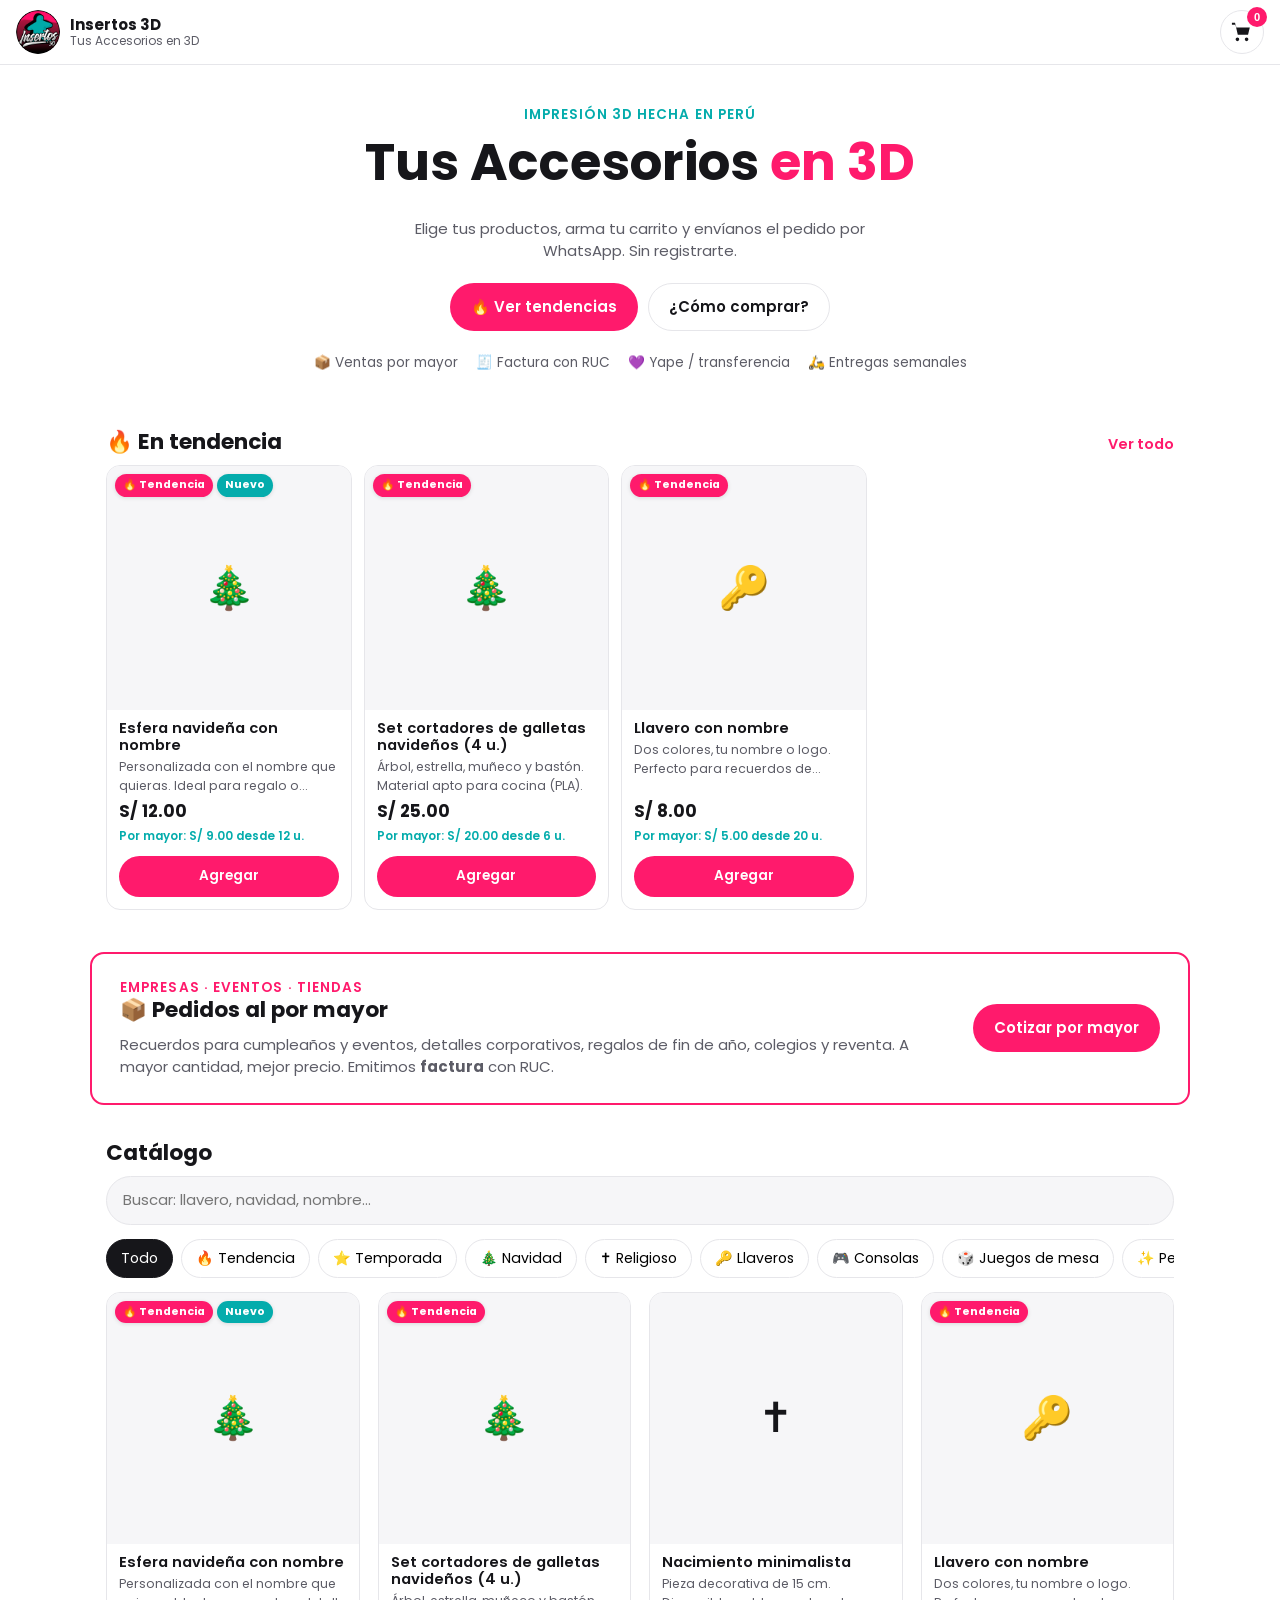
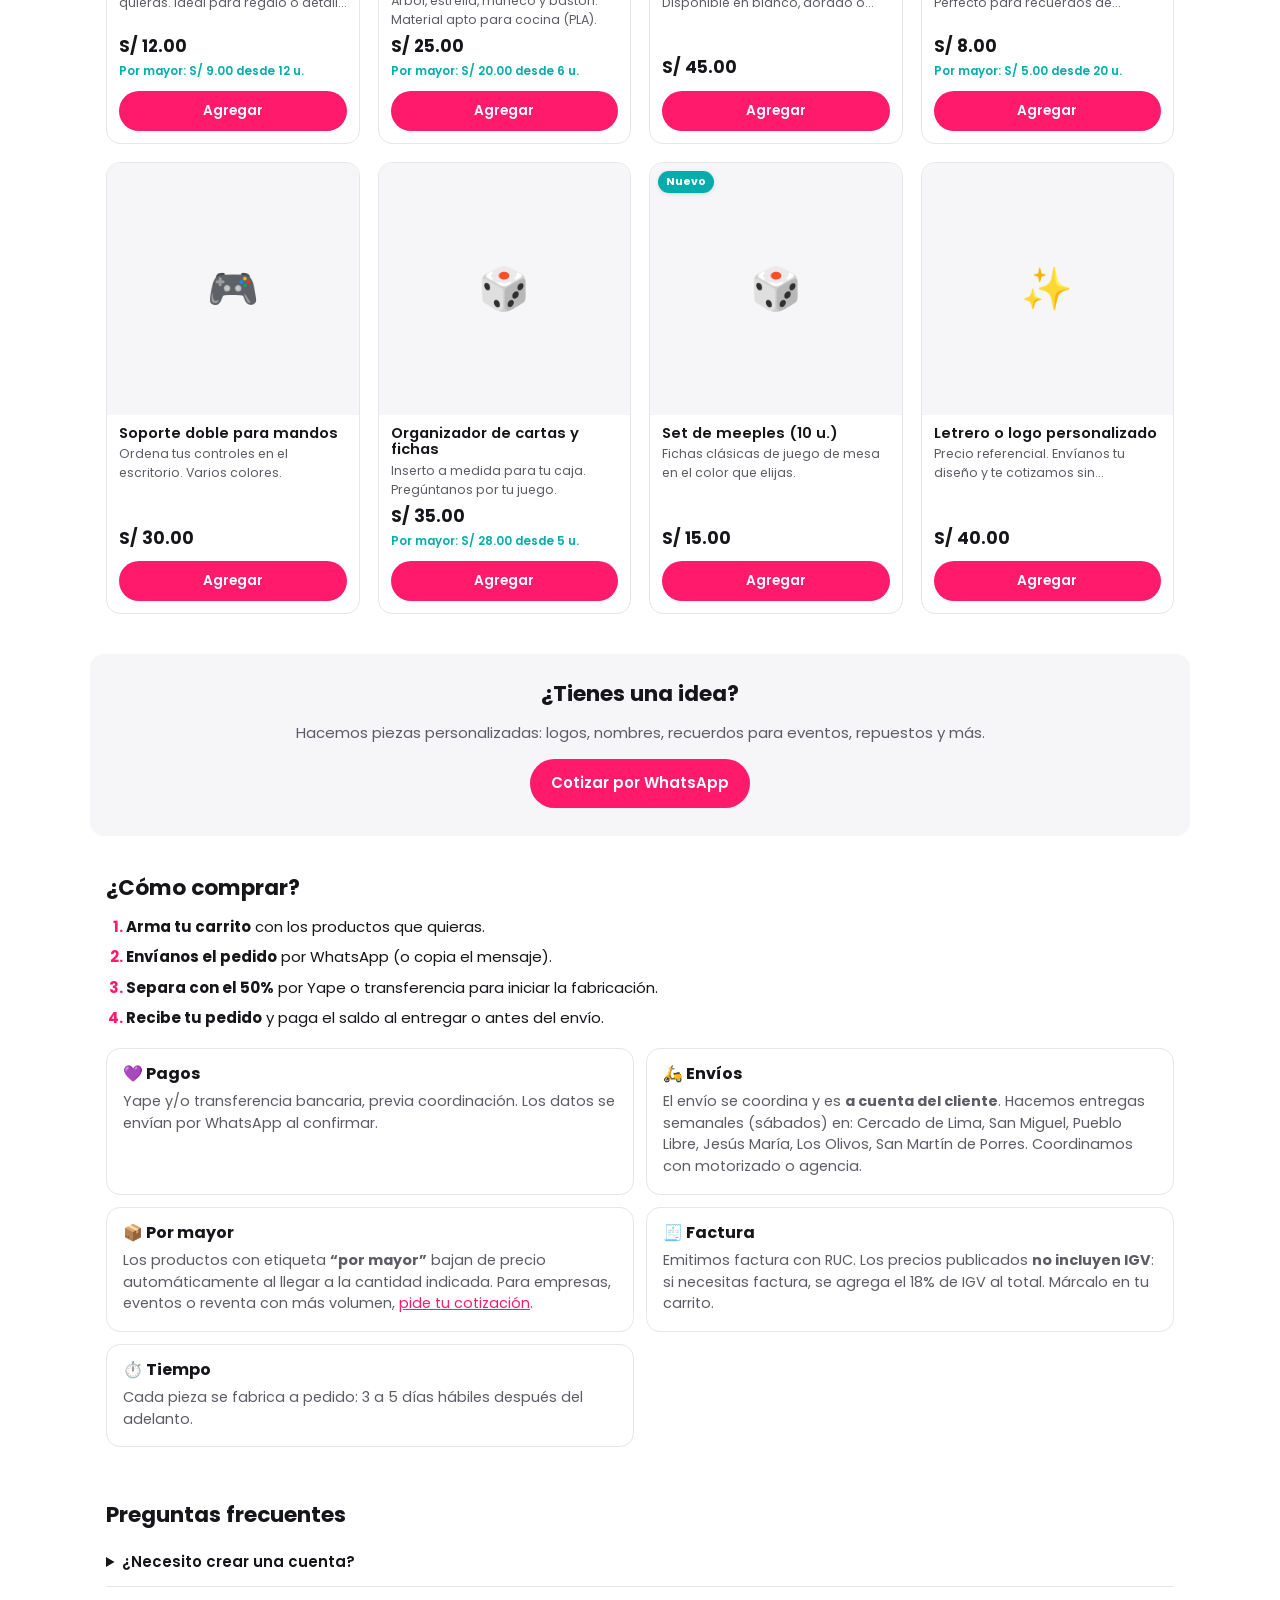
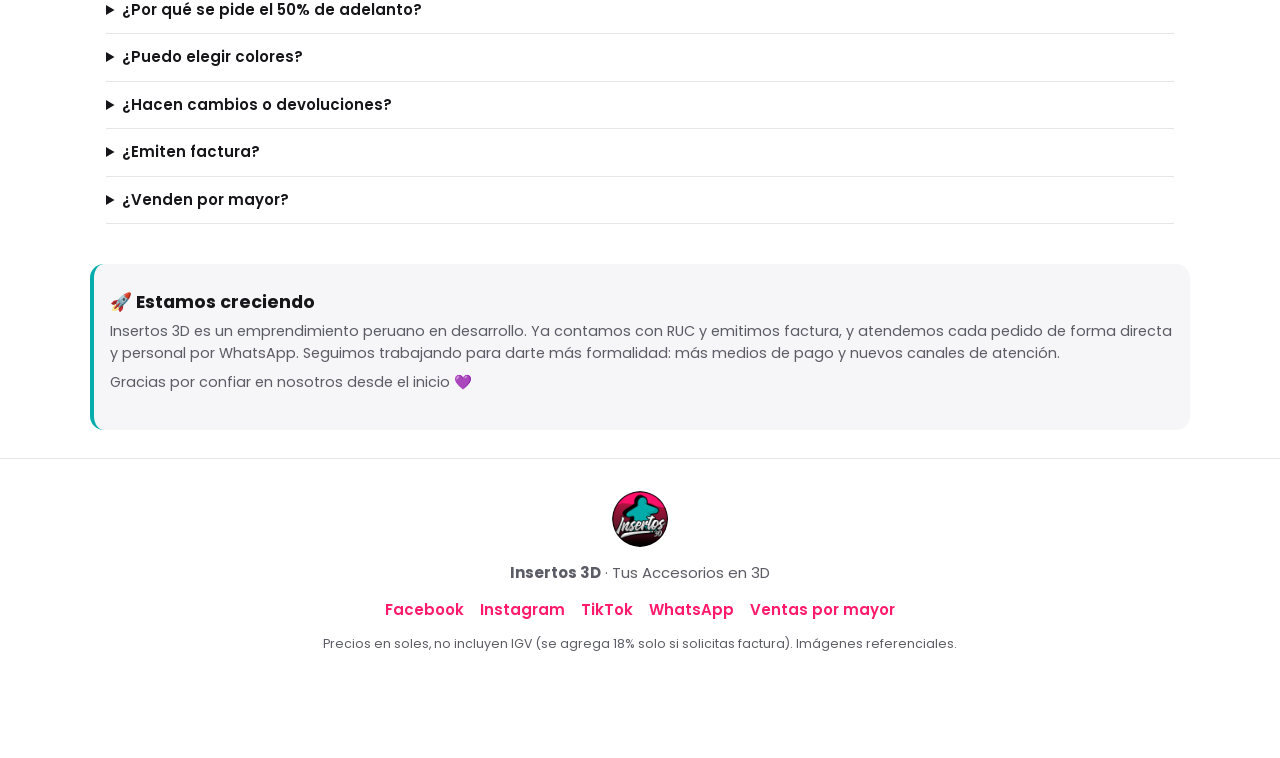
==== index.html @ 4552974b "Add files via upload" ====
<!doctype html>
<html lang="es">
<head>
  <meta charset="utf-8">
  <meta name="viewport" content="width=device-width, initial-scale=1">
  <title>Insertos 3D · Tus Accesorios en 3D</title>
  <meta name="description" content="Accesorios impresos en 3D: Navidad, llaveros, juegos de mesa, consolas y personalizados. Pedidos por WhatsApp. Precios por mayor.">
  <!-- Vista previa al compartir el link en WhatsApp / Facebook -->
  <meta property="og:title" content="Insertos 3D · Tus Accesorios en 3D">
  <meta property="og:description" content="Arma tu pedido y envíalo por WhatsApp. Precios por mayor.">
  <meta property="og:image" content="img/marca/logo-compartir.png">
  <meta property="og:type" content="website">
  <meta name="theme-color" content="#ffffff">
  <link rel="icon" href="img/marca/favicon.png">
  <link rel="preconnect" href="https://fonts.googleapis.com">
  <link rel="preconnect" href="https://fonts.gstatic.com" crossorigin>
  <link href="https://fonts.googleapis.com/css2?family=Poppins:wght@400;500;600;700&display=swap" rel="stylesheet">
  <link rel="stylesheet" href="css/estilos.css">
</head>
<body>

<header class="top">
  <a href="#" class="brand">
    <img src="img/marca/logo.png" alt="Logo Insertos 3D" width="44" height="44">
    <span><strong>Insertos 3D</strong><small>Tus Accesorios en 3D</small></span>
  </a>
  <button class="cart-btn" id="abrirCarrito" aria-label="Ver carrito">
    <svg viewBox="0 0 24 24" width="22" height="22" aria-hidden="true"><path fill="currentColor" d="M7 18a2 2 0 1 0 0 4 2 2 0 0 0 0-4Zm10 0a2 2 0 1 0 0 4 2 2 0 0 0 0-4ZM5.2 4l.6 3h14.7l-1.9 8H7.4L4.4 2H1v2h2.6"/></svg>
    <span class="badge" id="contador">0</span>
  </button>
</header>

<main>
  <section class="hero">
    <p class="kicker">Impresión 3D hecha en Perú</p>
    <h1>Tus Accesorios <span>en 3D</span></h1>
    <p class="lead">Elige tus productos, arma tu carrito y envíanos el pedido por WhatsApp. Sin registrarte.</p>
    <div class="hero-actions">
      <a href="#catalogo" class="btn btn-primary" data-ir="tendencia">🔥 Ver tendencias</a>
      <a href="#como-comprar" class="btn btn-ghost">¿Cómo comprar?</a>
    </div>
    <ul class="trust">
      <li>📦 Ventas por mayor</li>
      <li>🧾 Factura con RUC</li>
      <li>💜 Yape / transferencia</li>
      <li>🛵 Entregas semanales</li>
    </ul>
  </section>

  <section class="destacado" aria-labelledby="t-tend">
    <div class="sec-head">
      <h2 id="t-tend">🔥 En tendencia</h2>
      <a href="#catalogo" data-ir="tendencia">Ver todo</a>
    </div>
    <div class="carrusel" id="carruselTendencia"></div>
  </section>

  <section class="mayoreo" id="por-mayor" aria-labelledby="t-mayor">
    <div>
      <p class="kicker">Empresas · Eventos · Tiendas</p>
      <h2 id="t-mayor">📦 Pedidos al por mayor</h2>
      <p>Recuerdos para cumpleaños y eventos, detalles corporativos, regalos de fin de año, colegios y reventa. A mayor cantidad, mejor precio. Emitimos <b>factura</b> con RUC.</p>
    </div>
    <a href="#" class="btn btn-primary" data-cotizar-mayor>Cotizar por mayor</a>
  </section>

  <section id="catalogo" class="catalogo" aria-labelledby="t-cat">
    <h2 id="t-cat">Catálogo</h2>
    <div class="buscador">
      <input type="search" id="buscar" placeholder="Buscar: llavero, navidad, nombre..." aria-label="Buscar productos">
    </div>
    <nav class="chips" id="chips" aria-label="Categorías"></nav>
    <div class="grid" id="grid"></div>
    <p class="vacio" id="vacio" hidden>No encontramos productos. ¿Buscas algo especial? <a href="#" data-cotizar>Cotiza un personalizado</a>.</p>
  </section>

  <section class="cotiza">
    <h2>¿Tienes una idea?</h2>
    <p>Hacemos piezas personalizadas: logos, nombres, recuerdos para eventos, repuestos y más.</p>
    <a href="#" class="btn btn-primary" data-cotizar>Cotizar por WhatsApp</a>
  </section>

  <section id="como-comprar" class="info">
    <h2>¿Cómo comprar?</h2>
    <ol class="pasos">
      <li><b>Arma tu carrito</b> con los productos que quieras.</li>
      <li><b>Envíanos el pedido</b> por WhatsApp (o copia el mensaje).</li>
      <li><b>Separa con el 50%</b> por Yape o transferencia para iniciar la fabricación.</li>
      <li><b>Recibe tu pedido</b> y paga el saldo al entregar o antes del envío.</li>
    </ol>

    <div class="tarjetas">
      <article>
        <h3>💜 Pagos</h3>
        <p>Yape y/o transferencia bancaria, previa coordinación. Los datos se envían por WhatsApp al confirmar.</p>
      </article>
      <article>
        <h3>🛵 Envíos</h3>
        <p>El envío se coordina y es <b>a cuenta del cliente</b>. Hacemos entregas semanales (<span id="diaEntrega"></span>) en: <span id="distritos"></span>. Coordinamos con motorizado o agencia.</p>
      </article>
      <article>
        <h3>📦 Por mayor</h3>
        <p>Los productos con etiqueta <b>“por mayor”</b> bajan de precio automáticamente al llegar a la cantidad indicada. Para empresas, eventos o reventa con más volumen, <a href="#" data-cotizar-mayor>pide tu cotización</a>.</p>
      </article>
      <article>
        <h3>🧾 Factura</h3>
        <p>Emitimos factura con RUC. Los precios publicados <b>no incluyen IGV</b>: si necesitas factura, se agrega el 18% de IGV al total. Márcalo en tu carrito.</p>
      </article>
      <article>
        <h3>⏱️ Tiempo</h3>
        <p>Cada pieza se fabrica a pedido: <span id="tiempo"></span>.</p>
      </article>
    </div>
  </section>

  <section class="faq">
    <h2>Preguntas frecuentes</h2>
    <details><summary>¿Necesito crear una cuenta?</summary><p>No. Solo armas tu carrito y nos envías el pedido por WhatsApp.</p></details>
    <details><summary>¿Por qué se pide el 50% de adelanto?</summary><p>Cada producto se imprime a pedido. El adelanto confirma tu pedido y reserva tu turno de fabricación.</p></details>
    <details><summary>¿Puedo elegir colores?</summary><p>Sí, indícalo en las notas del pedido. Los colores pueden variar ligeramente según el material disponible.</p></details>
    <details><summary>¿Hacen cambios o devoluciones?</summary><p>Si el producto llega con fallas de fabricación, lo reponemos. Los productos personalizados no tienen devolución.</p></details>
    <details><summary>¿Emiten factura?</summary><p>Sí, contamos con RUC del rubro. Los precios publicados no incluyen IGV; si necesitas factura se agrega el 18% de IGV. Marca la opción “Necesito factura” en el carrito e indica tu RUC y razón social.</p></details>
    <details><summary>¿Venden por mayor?</summary><p>Sí. Varios productos tienen precio por mayor automático en el carrito, y para pedidos grandes (empresas, eventos, colegios, reventa) hacemos cotizaciones especiales. <a href="#" data-cotizar-mayor>Cotiza aquí</a>.</p></details>
  </section>

  <section class="creciendo">
    <h2>🚀 Estamos creciendo</h2>
    <p>Insertos 3D es un emprendimiento peruano en desarrollo. Ya contamos con RUC y emitimos factura, y atendemos cada pedido de forma directa y personal por WhatsApp. Seguimos trabajando para darte más formalidad: más medios de pago y nuevos canales de atención.</p>
    <p>Gracias por confiar en nosotros desde el inicio 💜</p>
  </section>
</main>

<footer class="pie">
  <img src="img/marca/logo.png" alt="" width="56" height="56">
  <p><strong>Insertos 3D</strong> · Tus Accesorios en 3D</p>
  <div class="redes">
    <a id="lnkFb" target="_blank" rel="noopener">Facebook</a>
    <a id="lnkIg" target="_blank" rel="noopener">Instagram</a>
    <a id="lnkTt" target="_blank" rel="noopener">TikTok</a>
    <a href="#" data-cotizar>WhatsApp</a>
    <a href="#por-mayor">Ventas por mayor</a>
  </div>
  <small>Precios en soles, no incluyen IGV (se agrega 18% solo si solicitas factura). Imágenes referenciales.</small>
</footer>

<!-- Barra inferior en celular -->
<button class="barra-carrito" id="barraCarrito" hidden>
  <span>🛒 <b id="barraCant">0</b> productos</span>
  <span>Ver pedido · <b id="barraTotal">S/ 0.00</b></span>
</button>

<!-- Carrito -->
<div class="overlay" id="overlay" hidden></div>
<aside class="carrito" id="carrito" aria-label="Tu pedido" aria-hidden="true">
  <div class="carrito-head">
    <h2>Tu pedido</h2>
    <button class="cerrar" id="cerrarCarrito" aria-label="Cerrar">✕</button>
  </div>
  <div class="carrito-items" id="items"></div>
  <div class="carrito-form" id="formPedido">
    <label>Tu nombre <input id="fNombre" autocomplete="name" placeholder="Opcional"></label>
    <label>Distrito / ciudad
      <select id="fDistrito"></select>
    </label>
    <label>Notas (colores, nombres, fecha) <textarea id="fNotas" rows="2" placeholder="Ej: esferas rojas con los nombres Ana y Luis"></textarea></label>
    <label class="check"><input type="checkbox" id="fFactura"> Necesito factura (+18% IGV)</label>
    <div class="factura-campos" id="facturaCampos" hidden>
      <label>RUC <input id="fRuc" inputmode="numeric" maxlength="11" placeholder="11 dígitos"></label>
      <label>Razón social <input id="fRazon" placeholder="Nombre de la empresa"></label>
    </div>
  </div>
  <div class="carrito-foot" id="pie">
    <div class="fila"><span>Subtotal productos</span><b id="total">S/ 0.00</b></div>
    <div class="fila igv" id="filaIgv" hidden><span>IGV 18%</span><b id="igv">S/ 0.00</b></div>
    <div class="fila" id="filaTotalFact" hidden><span>Total con IGV</span><b id="totalFact">S/ 0.00</b></div>
    <div class="fila adelanto"><span>Adelanto 50% para separar</span><b id="adelanto">S/ 0.00</b></div>
    <p class="nota mayor-nota">📦 ¿Compras en cantidad? <a href="#" data-cotizar-mayor>Pide precio por mayor</a></p>
    <p class="nota">Envío a coordinar, a cuenta del cliente.</p>
    <button class="btn btn-wsp" id="enviarWsp">Enviar pedido por WhatsApp</button>
    <button class="btn btn-ghost" id="copiar">Copiar mensaje del pedido</button>
  </div>
</aside>

<div class="toast" id="toast" role="status" aria-live="polite"></div>

<script src="js/productos.js"></script>
<script src="js/app.js"></script>
</body>
</html>
---- css/estilos.css ----
/* Paleta simplificada: blanco + negro + 1 color de marca (magenta) + acento turquesa del meeple */
:root {
  --bg: #ffffff;
  --bg-suave: #f6f6f8;
  --texto: #16161a;
  --texto-2: #5c5c66;
  --borde: #e6e6ea;
  --marca: #ff1a6c;
  --marca-osc: #d90f58;
  --acento: #04acac;
  --wsp: #25d366;
  --radio: 14px;
  --sombra: 0 6px 24px rgba(0,0,0,.08);
}
* { box-sizing: border-box; }
[hidden] { display: none !important; }
html { scroll-behavior: smooth; }
body {
  margin: 0; background: var(--bg); color: var(--texto);
  font-family: "Poppins", system-ui, sans-serif; font-size: 15px; line-height: 1.5;
  padding-bottom: 72px;
}
img { max-width: 100%; display: block; }
a { color: var(--marca); }
h1, h2, h3 { line-height: 1.15; margin: 0 0 .5em; }
h2 { font-size: 1.35rem; }
main > section { padding: 28px 16px; max-width: 1100px; margin: 0 auto; }

/* Header */
.top {
  position: sticky; top: 0; z-index: 20; background: rgba(255,255,255,.92);
  backdrop-filter: blur(8px); border-bottom: 1px solid var(--borde);
  display: flex; align-items: center; justify-content: space-between; padding: 10px 16px;
}
.brand { display: flex; align-items: center; gap: 10px; text-decoration: none; color: var(--texto); }
.brand img { border-radius: 50%; }
.brand span { display: flex; flex-direction: column; line-height: 1.1; }
.brand small { color: var(--texto-2); font-size: .75rem; }
.cart-btn {
  position: relative; border: 1px solid var(--borde); background: #fff; border-radius: 50%;
  width: 44px; height: 44px; display: grid; place-items: center; cursor: pointer; color: var(--texto);
}
.badge {
  position: absolute; top: -4px; right: -4px; background: var(--marca); color: #fff;
  font-size: .7rem; font-weight: 700; min-width: 20px; height: 20px; border-radius: 10px;
  display: grid; place-items: center; padding: 0 5px;
}

/* Hero */
.hero { text-align: center; padding-top: 40px !important; }
.kicker { color: var(--acento); font-weight: 600; font-size: .85rem; text-transform: uppercase; letter-spacing: .08em; margin: 0 0 8px; }
.hero h1 { font-size: clamp(2rem, 7vw, 3.2rem); }
.hero h1 span { color: var(--marca); }
.lead { color: var(--texto-2); max-width: 520px; margin: 0 auto 20px; }
.hero-actions { display: flex; gap: 10px; justify-content: center; flex-wrap: wrap; }
.trust { list-style: none; padding: 0; margin: 22px 0 0; display: flex; gap: 8px 18px; justify-content: center; flex-wrap: wrap; color: var(--texto-2); font-size: .85rem; }

/* Botones */
.btn {
  display: inline-flex; align-items: center; justify-content: center; gap: 6px;
  padding: 12px 20px; border-radius: 999px; font: inherit; font-weight: 600; cursor: pointer;
  text-decoration: none; border: 1px solid transparent; transition: transform .1s, background .2s;
}
.btn:active { transform: scale(.97); }
.btn-primary { background: var(--marca); color: #fff; }
.btn-primary:hover { background: var(--marca-osc); }
.btn-ghost { background: #fff; color: var(--texto); border-color: var(--borde); }
.btn-wsp { background: var(--wsp); color: #fff; width: 100%; }
.btn-wsp:disabled { opacity: .5; cursor: not-allowed; }

/* Tendencia */
.sec-head { display: flex; justify-content: space-between; align-items: baseline; }
.sec-head a { font-size: .9rem; font-weight: 600; text-decoration: none; }
.carrusel {
  display: grid; grid-auto-flow: column; grid-auto-columns: minmax(170px, 46%);
  gap: 12px; overflow-x: auto; scroll-snap-type: x mandatory; padding-bottom: 6px;
  scrollbar-width: none;
}
.carrusel::-webkit-scrollbar { display: none; }
.carrusel .card { scroll-snap-align: start; }
@media (min-width: 720px) { .carrusel { grid-auto-columns: minmax(200px, 23%); } }

/* Catálogo */
.buscador input {
  width: 100%; padding: 12px 16px; border: 1px solid var(--borde); border-radius: 999px;
  font: inherit; background: var(--bg-suave); outline-color: var(--marca);
}
.chips {
  display: flex; gap: 8px; overflow-x: auto; padding: 14px 0; scrollbar-width: none;
  position: sticky; top: 65px; background: var(--bg); z-index: 10;
}
.chips::-webkit-scrollbar { display: none; }
.chip {
  flex: none; padding: 8px 14px; border-radius: 999px; border: 1px solid var(--borde);
  background: #fff; font: inherit; font-size: .88rem; cursor: pointer; white-space: nowrap;
}
.chip.activo { background: var(--texto); color: #fff; border-color: var(--texto); }
.grid { display: grid; grid-template-columns: repeat(2, 1fr); gap: 12px; }
@media (min-width: 720px) { .grid { grid-template-columns: repeat(4, 1fr); gap: 18px; } }
.vacio { text-align: center; color: var(--texto-2); padding: 30px 0; }

/* Tarjeta de producto */
.card {
  border: 1px solid var(--borde); border-radius: var(--radio); overflow: hidden; background: #fff;
  display: flex; flex-direction: column;
}
.card .foto { position: relative; aspect-ratio: 1; background: var(--bg-suave); }
.card .foto img { width: 100%; height: 100%; object-fit: cover; }
.card .foto .ph { position: absolute; inset: 0; display: grid; place-items: center; font-size: 2.6rem; }
.etiquetas { position: absolute; top: 8px; left: 8px; display: flex; gap: 4px; flex-wrap: wrap; }
.tag { font-size: .68rem; font-weight: 700; padding: 3px 8px; border-radius: 999px; background: #fff; color: var(--texto); box-shadow: 0 1px 4px rgba(0,0,0,.12); }
.tag.hot { background: var(--marca); color: #fff; }
.tag.new { background: var(--acento); color: #fff; }
.card .cuerpo { padding: 10px 12px 12px; display: flex; flex-direction: column; gap: 4px; flex: 1; }
.card h3 { font-size: .92rem; font-weight: 600; margin: 0; }
.card .desc { font-size: .78rem; color: var(--texto-2); margin: 0; display: -webkit-box; -webkit-line-clamp: 2; -webkit-box-orient: vertical; overflow: hidden; }
.precio { font-weight: 700; font-size: 1.05rem; margin-top: auto; }
.mayor { font-size: .74rem; color: var(--acento); font-weight: 600; }
.agregar { margin-top: 6px; padding: 9px; font-size: .85rem; width: 100%; }
.agregar[disabled] { background: var(--borde); color: var(--texto-2); cursor: not-allowed; }

/* Cotiza */
.cotiza { text-align: center; background: var(--bg-suave); border-radius: var(--radio); margin: 12px 16px !important; }
@media (min-width: 1132px) { .cotiza { margin: 12px auto !important; } }
.cotiza p { color: var(--texto-2); }

/* Info */
.pasos { padding-left: 20px; display: grid; gap: 8px; }
.pasos li::marker { color: var(--marca); font-weight: 700; }
.tarjetas { display: grid; gap: 12px; margin-top: 18px; }
@media (min-width: 720px) { .tarjetas { grid-template-columns: repeat(2, 1fr); } }
.tarjetas article { border: 1px solid var(--borde); border-radius: var(--radio); padding: 16px; }
.tarjetas h3 { font-size: 1rem; }
.tarjetas p { margin: 0; color: var(--texto-2); font-size: .9rem; }

/* FAQ */
.faq details { border-bottom: 1px solid var(--borde); padding: 12px 0; }
.faq summary { cursor: pointer; font-weight: 600; }
.faq p { color: var(--texto-2); margin: 8px 0 0; }

/* Por mayor */
.mayoreo {
  display: grid; gap: 14px; align-items: center; border: 2px solid var(--marca);
  border-radius: var(--radio); margin: 8px 16px !important;
}
@media (min-width: 720px) { .mayoreo { grid-template-columns: 1fr auto; padding: 24px 28px !important; } }
@media (min-width: 1132px) { .mayoreo { margin: 8px auto !important; } }
.mayoreo p { margin: 0; color: var(--texto-2); }
.mayoreo .kicker { color: var(--marca); }

/* Factura en carrito */
.carrito-form label.check { display: flex; align-items: center; gap: 8px; color: var(--texto); font-size: .88rem; font-weight: 600; cursor: pointer; }
.carrito-form label.check input { width: 18px; height: 18px; accent-color: var(--marca); }
.factura-campos { display: grid; grid-template-columns: 1fr 1.4fr; gap: 8px; }
.igv { color: var(--texto-2); font-size: .9rem; }
.mayor-nota a { font-weight: 600; }

/* Estamos creciendo */
.creciendo { border-left: 4px solid var(--acento); background: var(--bg-suave); border-radius: var(--radio); margin: 12px 16px 28px !important; }
@media (min-width: 1132px) { .creciendo { margin: 12px auto 28px !important; } }
.creciendo h2 { font-size: 1.1rem; }
.creciendo p { margin: 0 0 8px; color: var(--texto-2); font-size: .9rem; }

/* Footer */
.pie { text-align: center; padding: 32px 16px; border-top: 1px solid var(--borde); color: var(--texto-2); }
.pie img { margin: 0 auto 8px; border-radius: 50%; }
.redes { display: flex; gap: 16px; justify-content: center; flex-wrap: wrap; margin: 10px 0; }
.redes a { font-weight: 600; text-decoration: none; }

/* Barra inferior (celular) */
.barra-carrito {
  position: fixed; left: 12px; right: 12px; bottom: 12px; z-index: 30;
  display: flex; justify-content: space-between; align-items: center; gap: 10px;
  padding: 14px 18px; border: 0; border-radius: 999px; background: var(--texto); color: #fff;
  font: inherit; font-size: .9rem; box-shadow: var(--sombra); cursor: pointer;
}
.barra-carrito[hidden] { display: none; }
@media (min-width: 720px) { .barra-carrito { left: auto; width: 380px; } }

/* Carrito */
.overlay { position: fixed; inset: 0; background: rgba(0,0,0,.4); z-index: 40; }
.carrito {
  position: fixed; top: 0; right: 0; bottom: 0; width: min(420px, 100%); background: #fff; z-index: 50;
  display: flex; flex-direction: column; transform: translateX(100%); transition: transform .25s ease;
}
.carrito.abierto { transform: none; }
.carrito-head { display: flex; justify-content: space-between; align-items: center; padding: 16px; border-bottom: 1px solid var(--borde); }
.carrito-head h2 { margin: 0; }
.cerrar { border: 0; background: var(--bg-suave); width: 36px; height: 36px; border-radius: 50%; cursor: pointer; font-size: 1rem; }
.carrito-items { overflow-y: auto; padding: 8px 16px; flex: 1; }
.item { display: grid; grid-template-columns: 56px 1fr auto; gap: 10px; align-items: center; padding: 10px 0; border-bottom: 1px solid var(--borde); }
.item .mini { width: 56px; height: 56px; border-radius: 10px; background: var(--bg-suave); overflow: hidden; display: grid; place-items: center; font-size: 1.5rem; }
.item .mini { position: relative; }
.item .mini img { width: 100%; height: 100%; object-fit: cover; }
.item .mini .ph { position: absolute; inset: 0; display: grid; place-items: center; font-size: 1.5rem; }
.item h4 { margin: 0; font-size: .85rem; font-weight: 600; }
.item small { color: var(--texto-2); font-size: .75rem; display: block; }
.item small.ok { color: var(--acento); font-weight: 600; }
.cant { display: flex; align-items: center; gap: 6px; }
.cant button { width: 28px; height: 28px; border-radius: 50%; border: 1px solid var(--borde); background: #fff; cursor: pointer; font-size: 1rem; line-height: 1; }
.cant span { min-width: 20px; text-align: center; font-weight: 600; }
.carrito-vacio { text-align: center; color: var(--texto-2); padding: 40px 0; }
.carrito-form { padding: 8px 16px; display: grid; gap: 8px; border-top: 1px solid var(--borde); }
.carrito-form label { font-size: .78rem; color: var(--texto-2); display: grid; gap: 4px; }
.carrito-form input, .carrito-form select, .carrito-form textarea {
  font: inherit; font-size: .9rem; padding: 8px 10px; border: 1px solid var(--borde); border-radius: 10px; color: var(--texto); background: #fff;
}
.carrito-foot { padding: 12px 16px 16px; border-top: 1px solid var(--borde); display: grid; gap: 8px; }
.fila { display: flex; justify-content: space-between; }
.adelanto { color: var(--marca); }
.nota { margin: 0; font-size: .78rem; color: var(--texto-2); }

/* Toast */
.toast {
  position: fixed; left: 50%; bottom: 90px; transform: translateX(-50%) translateY(20px); opacity: 0;
  background: var(--texto); color: #fff; padding: 10px 18px; border-radius: 999px; font-size: .88rem;
  transition: .25s; z-index: 60; pointer-events: none; max-width: calc(100% - 32px); text-align: center;
}
.toast.ver { opacity: 1; transform: translateX(-50%); }
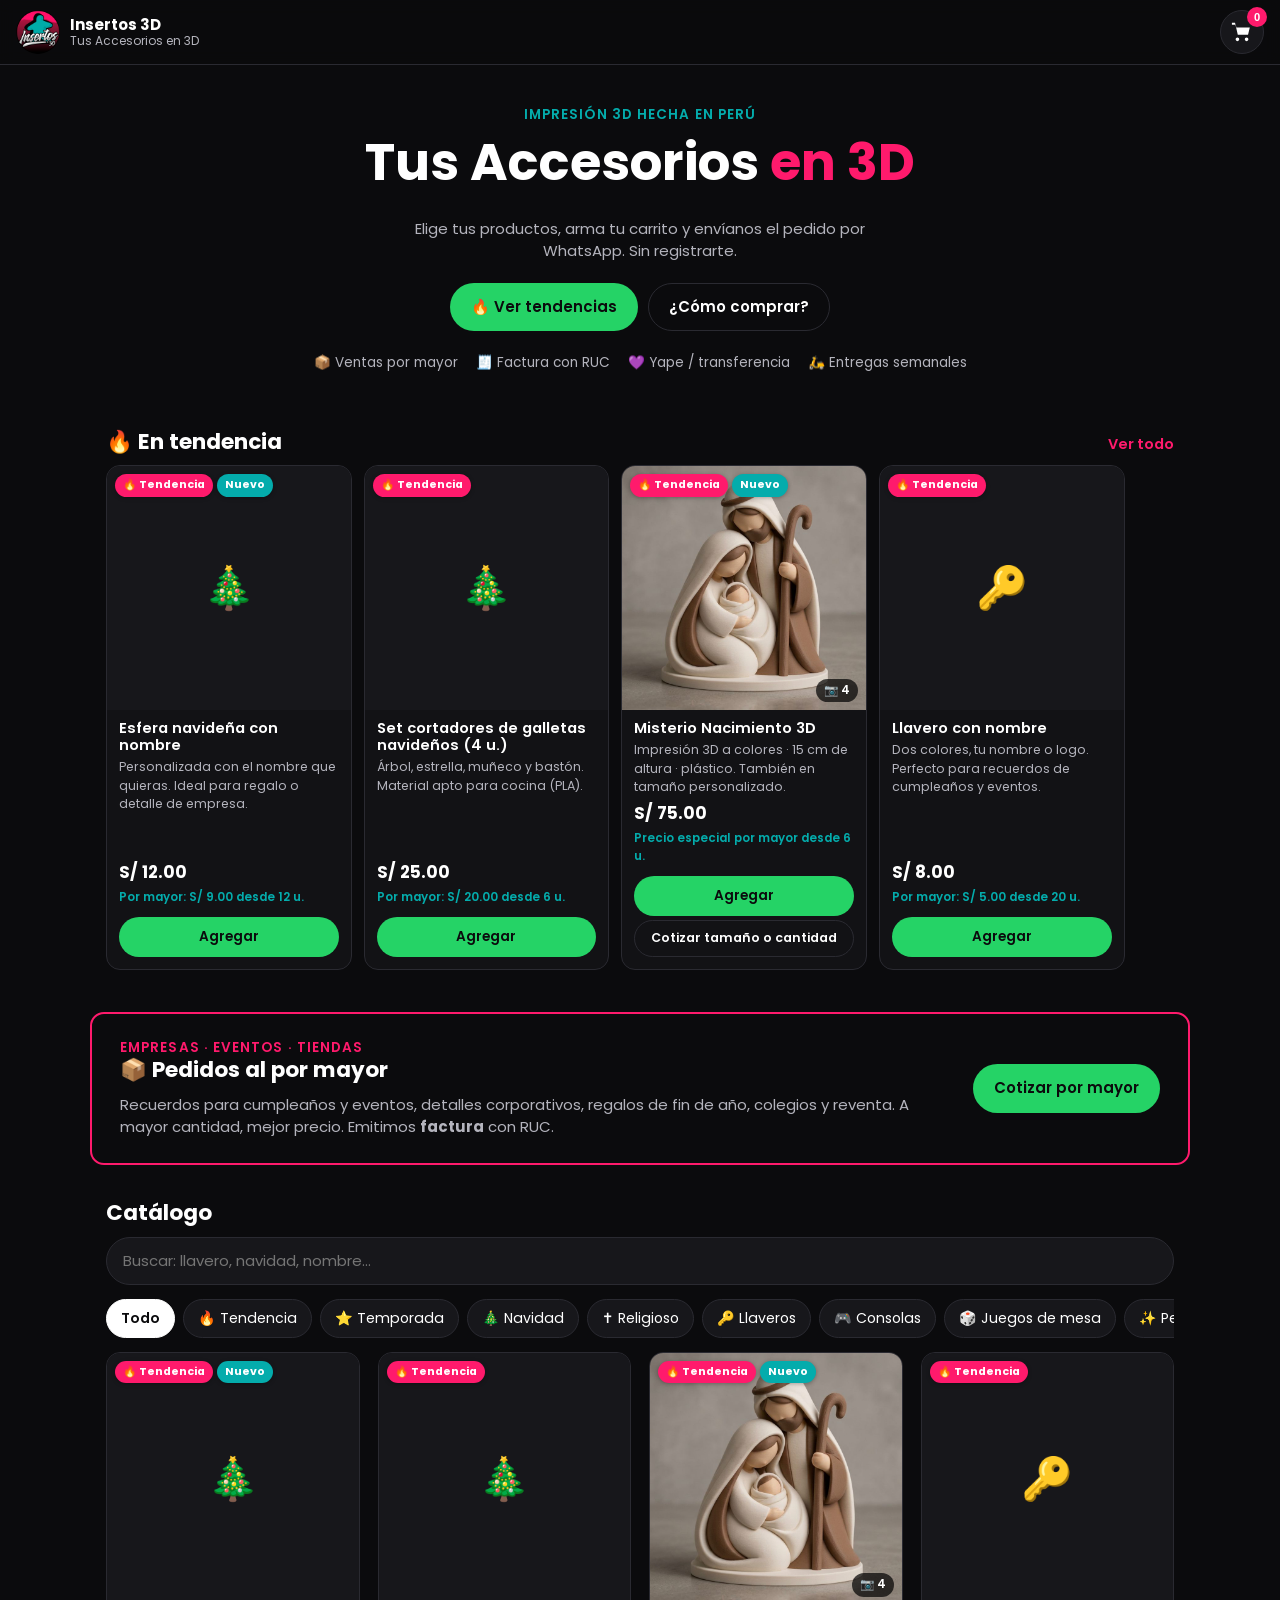
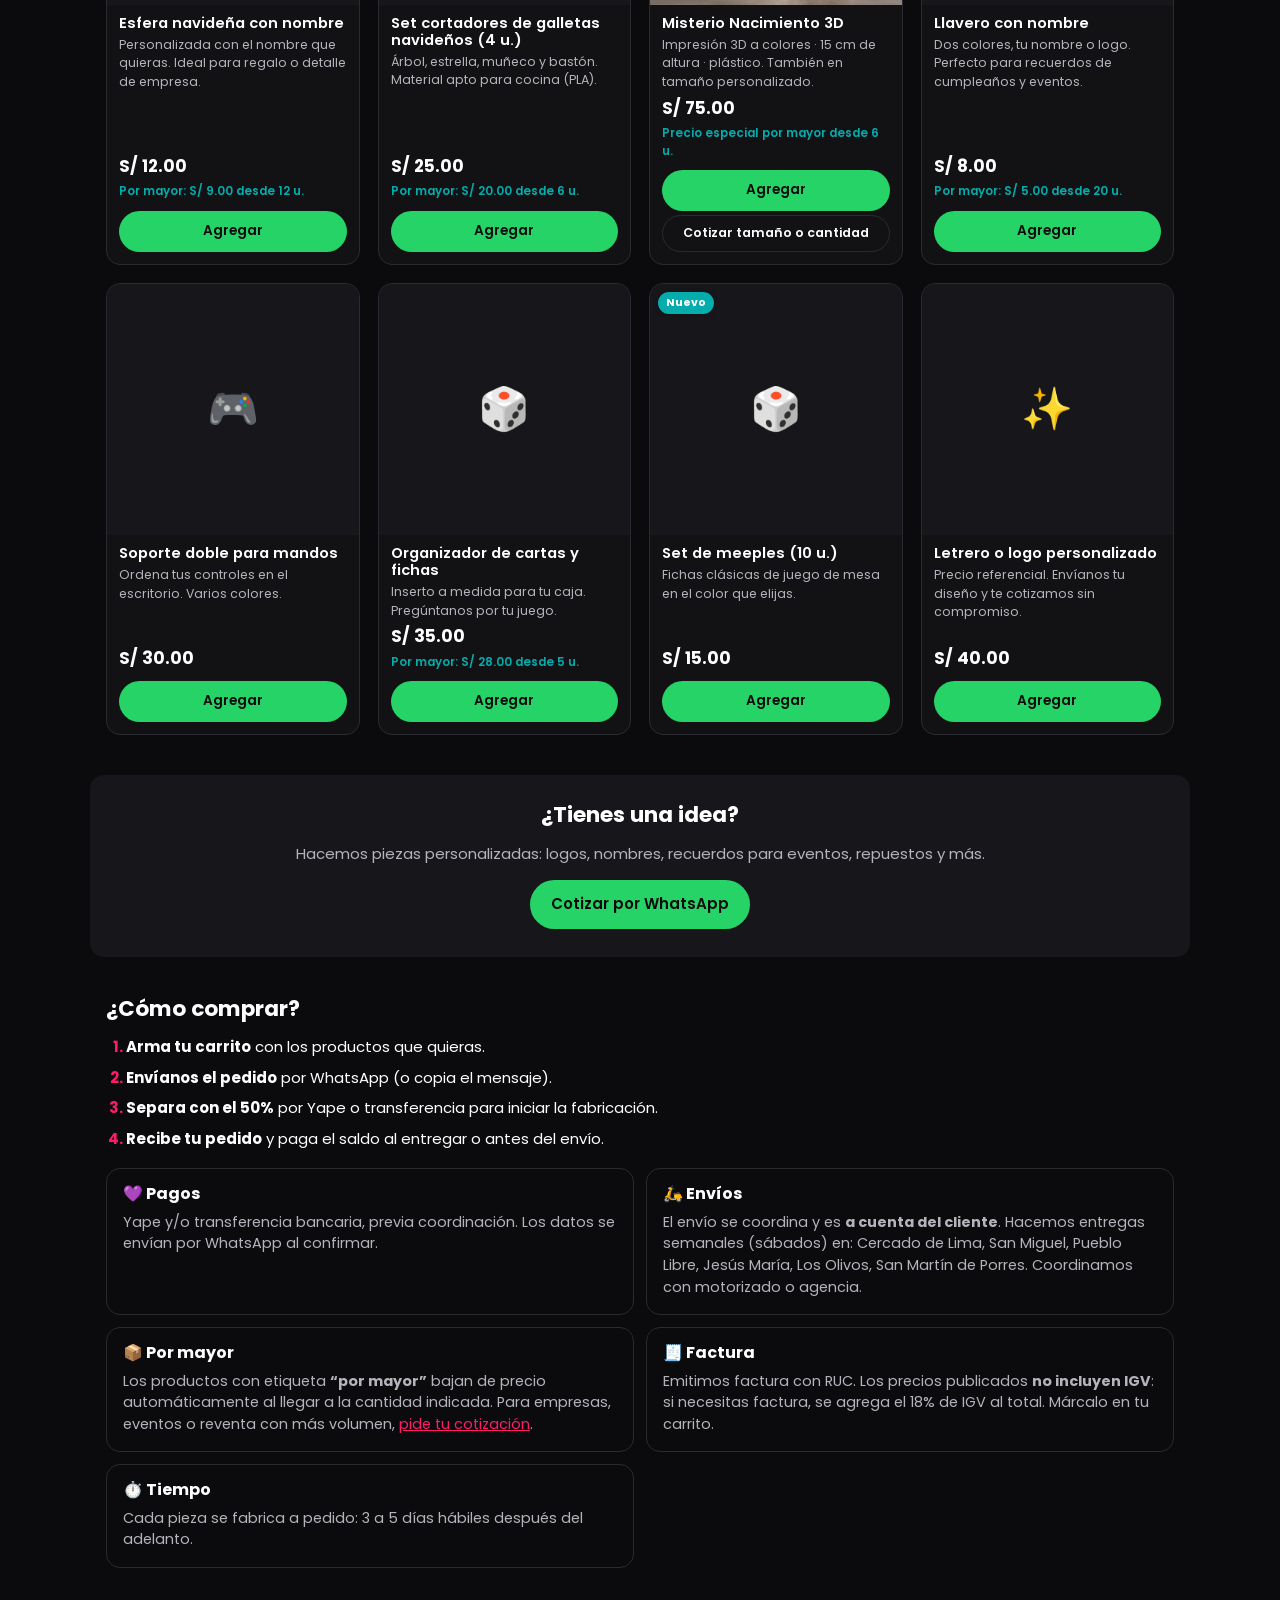
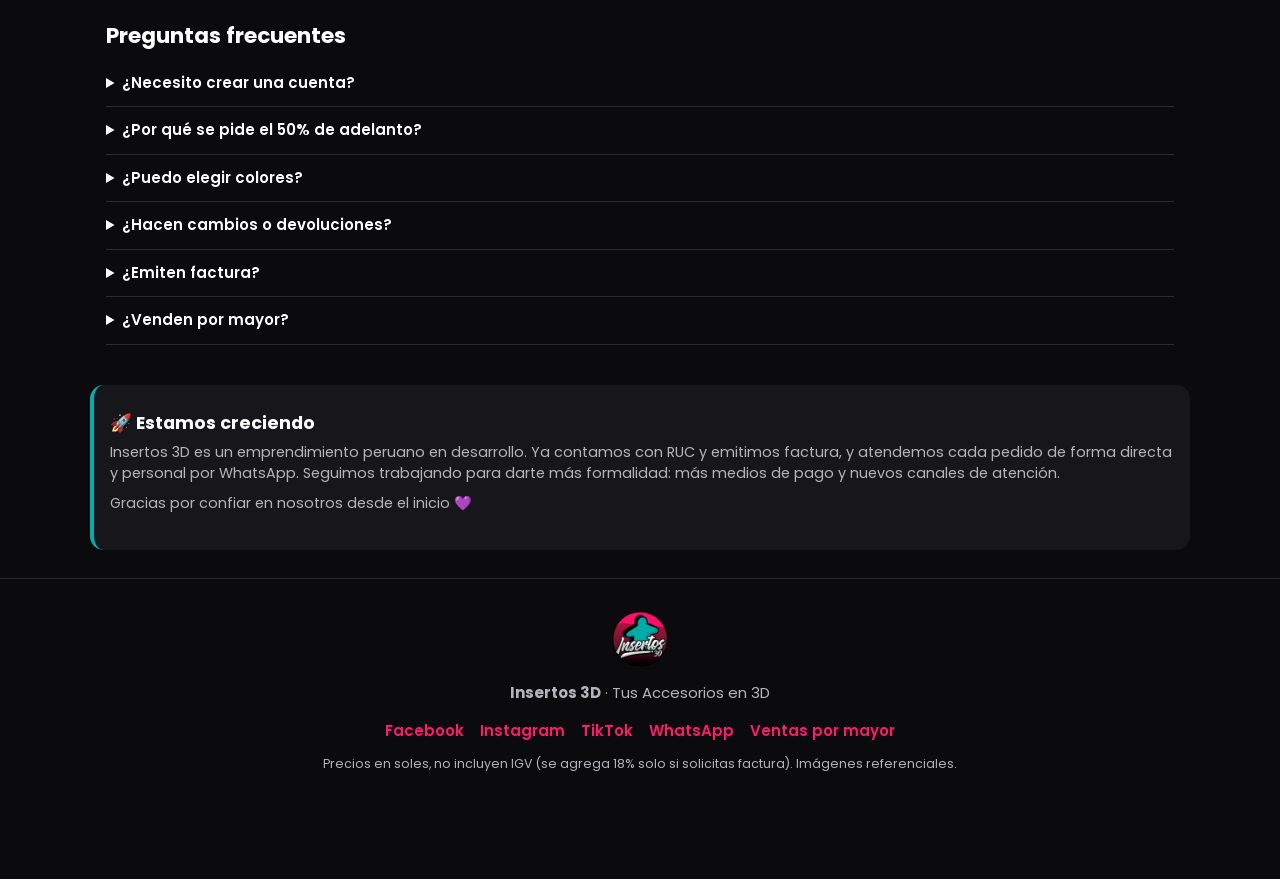
==== commit 1f3911cc: "Galeria de fotos por producto y 3 fotos extra del Misterio Nacimiento Co-Authored-By: Claude Opus 5." ====
--- a/index.html
+++ b/index.html
@@ -181,6 +181,16 @@
   </div>
 </aside>
 
+<!-- Galería de fotos del producto -->
+<div class="modal" id="modal" role="dialog" aria-modal="true" aria-label="Fotos del producto" hidden>
+  <div class="modal-caja">
+    <button class="cerrar modal-cerrar" id="cerrarModal" aria-label="Cerrar">✕</button>
+    <div class="galeria" id="galeria"></div>
+    <div class="puntos" id="puntos"></div>
+    <div class="modal-info" id="modalInfo"></div>
+  </div>
+</div>
+
 <div class="toast" id="toast" role="status" aria-live="polite"></div>
 
 <script src="js/productos.js"></script>
--- a/css/estilos.css
+++ b/css/estilos.css
@@ -1,16 +1,19 @@
-/* Paleta simplificada: blanco + negro + 1 color de marca (magenta) + acento turquesa del meeple */
+/* Paleta oscura: negro + letras blancas · botones verdes · botón de WhatsApp rosado */
 :root {
-  --bg: #ffffff;
-  --bg-suave: #f6f6f8;
-  --texto: #16161a;
-  --texto-2: #5c5c66;
-  --borde: #e6e6ea;
-  --marca: #ff1a6c;
-  --marca-osc: #d90f58;
+  color-scheme: dark;
+  --bg: #0b0b0d;
+  --bg-suave: #17171b;
+  --tarjeta: #121215;
+  --texto: #ffffff;
+  --texto-2: #b4b4bd;
+  --borde: #2a2a31;
+  --marca: #ff1a6c;      /* rosado de marca: botón WhatsApp, acentos */
+  --marca-osc: #e0105c;
+  --verde: #25d366;      /* botones principales */
+  --verde-osc: #1fb457;
   --acento: #04acac;
-  --wsp: #25d366;
   --radio: 14px;
-  --sombra: 0 6px 24px rgba(0,0,0,.08);
+  --sombra: 0 6px 24px rgba(0,0,0,.5);
 }
 * { box-sizing: border-box; }
 [hidden] { display: none !important; }
@@ -28,7 +31,7 @@
 
 /* Header */
 .top {
-  position: sticky; top: 0; z-index: 20; background: rgba(255,255,255,.92);
+  position: sticky; top: 0; z-index: 20; background: rgba(11,11,13,.92);
   backdrop-filter: blur(8px); border-bottom: 1px solid var(--borde);
   display: flex; align-items: center; justify-content: space-between; padding: 10px 16px;
 }
@@ -37,7 +40,7 @@
 .brand span { display: flex; flex-direction: column; line-height: 1.1; }
 .brand small { color: var(--texto-2); font-size: .75rem; }
 .cart-btn {
-  position: relative; border: 1px solid var(--borde); background: #fff; border-radius: 50%;
+  position: relative; border: 1px solid var(--borde); background: var(--bg-suave); border-radius: 50%;
   width: 44px; height: 44px; display: grid; place-items: center; cursor: pointer; color: var(--texto);
 }
 .badge {
@@ -62,10 +65,12 @@
   text-decoration: none; border: 1px solid transparent; transition: transform .1s, background .2s;
 }
 .btn:active { transform: scale(.97); }
-.btn-primary { background: var(--marca); color: #fff; }
-.btn-primary:hover { background: var(--marca-osc); }
-.btn-ghost { background: #fff; color: var(--texto); border-color: var(--borde); }
-.btn-wsp { background: var(--wsp); color: #fff; width: 100%; }
+.btn-primary { background: var(--verde); color: #0b0b0d; }
+.btn-primary:hover { background: var(--verde-osc); }
+.btn-ghost { background: transparent; color: var(--texto); border-color: var(--borde); }
+.btn-ghost:hover { background: var(--bg-suave); }
+.btn-wsp { background: var(--marca); color: #fff; width: 100%; }
+.btn-wsp:hover { background: var(--marca-osc); }
 .btn-wsp:disabled { opacity: .5; cursor: not-allowed; }
 
 /* Tendencia */
@@ -83,7 +88,7 @@
 /* Catálogo */
 .buscador input {
   width: 100%; padding: 12px 16px; border: 1px solid var(--borde); border-radius: 999px;
-  font: inherit; background: var(--bg-suave); outline-color: var(--marca);
+  font: inherit; background: var(--bg-suave); color: var(--texto); outline-color: var(--verde);
 }
 .chips {
   display: flex; gap: 8px; overflow-x: auto; padding: 14px 0; scrollbar-width: none;
@@ -92,31 +97,32 @@
 .chips::-webkit-scrollbar { display: none; }
 .chip {
   flex: none; padding: 8px 14px; border-radius: 999px; border: 1px solid var(--borde);
-  background: #fff; font: inherit; font-size: .88rem; cursor: pointer; white-space: nowrap;
-}
-.chip.activo { background: var(--texto); color: #fff; border-color: var(--texto); }
+  background: var(--bg-suave); color: var(--texto); font: inherit; font-size: .88rem; cursor: pointer; white-space: nowrap;
+}
+.chip.activo { background: #fff; color: #0b0b0d; border-color: #fff; font-weight: 600; }
 .grid { display: grid; grid-template-columns: repeat(2, 1fr); gap: 12px; }
 @media (min-width: 720px) { .grid { grid-template-columns: repeat(4, 1fr); gap: 18px; } }
 .vacio { text-align: center; color: var(--texto-2); padding: 30px 0; }
 
 /* Tarjeta de producto */
 .card {
-  border: 1px solid var(--borde); border-radius: var(--radio); overflow: hidden; background: #fff;
+  border: 1px solid var(--borde); border-radius: var(--radio); overflow: hidden; background: var(--tarjeta);
   display: flex; flex-direction: column;
 }
 .card .foto { position: relative; aspect-ratio: 1; background: var(--bg-suave); }
 .card .foto img { width: 100%; height: 100%; object-fit: cover; }
 .card .foto .ph { position: absolute; inset: 0; display: grid; place-items: center; font-size: 2.6rem; }
 .etiquetas { position: absolute; top: 8px; left: 8px; display: flex; gap: 4px; flex-wrap: wrap; }
-.tag { font-size: .68rem; font-weight: 700; padding: 3px 8px; border-radius: 999px; background: #fff; color: var(--texto); box-shadow: 0 1px 4px rgba(0,0,0,.12); }
+.tag { font-size: .68rem; font-weight: 700; padding: 3px 8px; border-radius: 999px; background: #fff; color: #0b0b0d; box-shadow: 0 1px 4px rgba(0,0,0,.3); }
 .tag.hot { background: var(--marca); color: #fff; }
 .tag.new { background: var(--acento); color: #fff; }
 .card .cuerpo { padding: 10px 12px 12px; display: flex; flex-direction: column; gap: 4px; flex: 1; }
 .card h3 { font-size: .92rem; font-weight: 600; margin: 0; }
-.card .desc { font-size: .78rem; color: var(--texto-2); margin: 0; display: -webkit-box; -webkit-line-clamp: 2; -webkit-box-orient: vertical; overflow: hidden; }
+.card .desc { font-size: .78rem; color: var(--texto-2); margin: 0; display: -webkit-box; -webkit-line-clamp: 3; -webkit-box-orient: vertical; overflow: hidden; }
 .precio { font-weight: 700; font-size: 1.05rem; margin-top: auto; }
 .mayor { font-size: .74rem; color: var(--acento); font-weight: 600; }
 .agregar { margin-top: 6px; padding: 9px; font-size: .85rem; width: 100%; }
+.cotizar-prod { padding: 8px; font-size: .78rem; width: 100%; }
 .agregar[disabled] { background: var(--borde); color: var(--texto-2); cursor: not-allowed; }
 
 /* Cotiza */
@@ -150,7 +156,7 @@
 
 /* Factura en carrito */
 .carrito-form label.check { display: flex; align-items: center; gap: 8px; color: var(--texto); font-size: .88rem; font-weight: 600; cursor: pointer; }
-.carrito-form label.check input { width: 18px; height: 18px; accent-color: var(--marca); }
+.carrito-form label.check input { width: 18px; height: 18px; accent-color: var(--verde); }
 .factura-campos { display: grid; grid-template-columns: 1fr 1.4fr; gap: 8px; }
 .igv { color: var(--texto-2); font-size: .9rem; }
 .mayor-nota a { font-weight: 600; }
@@ -171,22 +177,23 @@
 .barra-carrito {
   position: fixed; left: 12px; right: 12px; bottom: 12px; z-index: 30;
   display: flex; justify-content: space-between; align-items: center; gap: 10px;
-  padding: 14px 18px; border: 0; border-radius: 999px; background: var(--texto); color: #fff;
+  padding: 14px 18px; border: 0; border-radius: 999px; background: var(--verde); color: #0b0b0d; font-weight: 500;
   font: inherit; font-size: .9rem; box-shadow: var(--sombra); cursor: pointer;
 }
 .barra-carrito[hidden] { display: none; }
 @media (min-width: 720px) { .barra-carrito { left: auto; width: 380px; } }
 
 /* Carrito */
-.overlay { position: fixed; inset: 0; background: rgba(0,0,0,.4); z-index: 40; }
+.overlay { position: fixed; inset: 0; background: rgba(0,0,0,.65); z-index: 40; }
 .carrito {
-  position: fixed; top: 0; right: 0; bottom: 0; width: min(420px, 100%); background: #fff; z-index: 50;
+  position: fixed; top: 0; right: 0; bottom: 0; width: min(420px, 100%); background: var(--bg); z-index: 50;
+  border-left: 1px solid var(--borde);
   display: flex; flex-direction: column; transform: translateX(100%); transition: transform .25s ease;
 }
 .carrito.abierto { transform: none; }
 .carrito-head { display: flex; justify-content: space-between; align-items: center; padding: 16px; border-bottom: 1px solid var(--borde); }
 .carrito-head h2 { margin: 0; }
-.cerrar { border: 0; background: var(--bg-suave); width: 36px; height: 36px; border-radius: 50%; cursor: pointer; font-size: 1rem; }
+.cerrar { border: 0; background: var(--bg-suave); color: var(--texto); width: 36px; height: 36px; border-radius: 50%; cursor: pointer; font-size: 1rem; }
 .carrito-items { overflow-y: auto; padding: 8px 16px; flex: 1; }
 .item { display: grid; grid-template-columns: 56px 1fr auto; gap: 10px; align-items: center; padding: 10px 0; border-bottom: 1px solid var(--borde); }
 .item .mini { width: 56px; height: 56px; border-radius: 10px; background: var(--bg-suave); overflow: hidden; display: grid; place-items: center; font-size: 1.5rem; }
@@ -197,23 +204,45 @@
 .item small { color: var(--texto-2); font-size: .75rem; display: block; }
 .item small.ok { color: var(--acento); font-weight: 600; }
 .cant { display: flex; align-items: center; gap: 6px; }
-.cant button { width: 28px; height: 28px; border-radius: 50%; border: 1px solid var(--borde); background: #fff; cursor: pointer; font-size: 1rem; line-height: 1; }
+.cant button { width: 28px; height: 28px; border-radius: 50%; border: 1px solid var(--borde); background: var(--bg-suave); color: var(--texto); cursor: pointer; font-size: 1rem; line-height: 1; }
 .cant span { min-width: 20px; text-align: center; font-weight: 600; }
 .carrito-vacio { text-align: center; color: var(--texto-2); padding: 40px 0; }
 .carrito-form { padding: 8px 16px; display: grid; gap: 8px; border-top: 1px solid var(--borde); }
 .carrito-form label { font-size: .78rem; color: var(--texto-2); display: grid; gap: 4px; }
 .carrito-form input, .carrito-form select, .carrito-form textarea {
-  font: inherit; font-size: .9rem; padding: 8px 10px; border: 1px solid var(--borde); border-radius: 10px; color: var(--texto); background: #fff;
+  font: inherit; font-size: .9rem; padding: 8px 10px; border: 1px solid var(--borde); border-radius: 10px; color: var(--texto); background: var(--bg-suave);
 }
 .carrito-foot { padding: 12px 16px 16px; border-top: 1px solid var(--borde); display: grid; gap: 8px; }
 .fila { display: flex; justify-content: space-between; }
 .adelanto { color: var(--marca); }
 .nota { margin: 0; font-size: .78rem; color: var(--texto-2); }
 
+/* Galería del producto */
+.card .foto[data-ver] { cursor: zoom-in; }
+.n-fotos {
+  position: absolute; right: 8px; bottom: 8px; font-size: .72rem; font-weight: 600;
+  background: rgba(0,0,0,.7); color: #fff; padding: 3px 8px; border-radius: 999px;
+}
+.modal { position: fixed; inset: 0; z-index: 55; background: rgba(0,0,0,.8); display: grid; place-items: center; padding: 16px; }
+.modal-caja {
+  position: relative; width: min(520px, 100%); max-height: calc(100vh - 32px); overflow-y: auto;
+  background: var(--bg); border: 1px solid var(--borde); border-radius: var(--radio);
+}
+.modal-cerrar { position: absolute; top: 10px; right: 10px; z-index: 2; background: rgba(0,0,0,.6); color: #fff; }
+.galeria { display: flex; overflow-x: auto; scroll-snap-type: x mandatory; scrollbar-width: none; background: #000; }
+.galeria::-webkit-scrollbar { display: none; }
+.galeria img { flex: 0 0 100%; width: 100%; aspect-ratio: 4 / 3; object-fit: contain; scroll-snap-align: center; }
+.puntos { display: flex; justify-content: center; gap: 8px; padding: 10px 0 0; }
+.puntos button { width: 8px; height: 8px; padding: 0; border-radius: 50%; border: 0; background: var(--borde); cursor: pointer; }
+.puntos button.activo { background: var(--verde); width: 22px; border-radius: 4px; }
+.modal-info { padding: 12px 16px 18px; display: grid; gap: 6px; }
+.modal-info h3 { margin: 0; font-size: 1.15rem; }
+.modal-info p { margin: 4px 0; color: var(--texto-2); font-size: .9rem; }
+
 /* Toast */
 .toast {
   position: fixed; left: 50%; bottom: 90px; transform: translateX(-50%) translateY(20px); opacity: 0;
-  background: var(--texto); color: #fff; padding: 10px 18px; border-radius: 999px; font-size: .88rem;
+  background: #fff; color: #0b0b0d; padding: 10px 18px; border-radius: 999px; font-size: .88rem; font-weight: 500;
   transition: .25s; z-index: 60; pointer-events: none; max-width: calc(100% - 32px); text-align: center;
 }
 .toast.ver { opacity: 1; transform: translateX(-50%); }
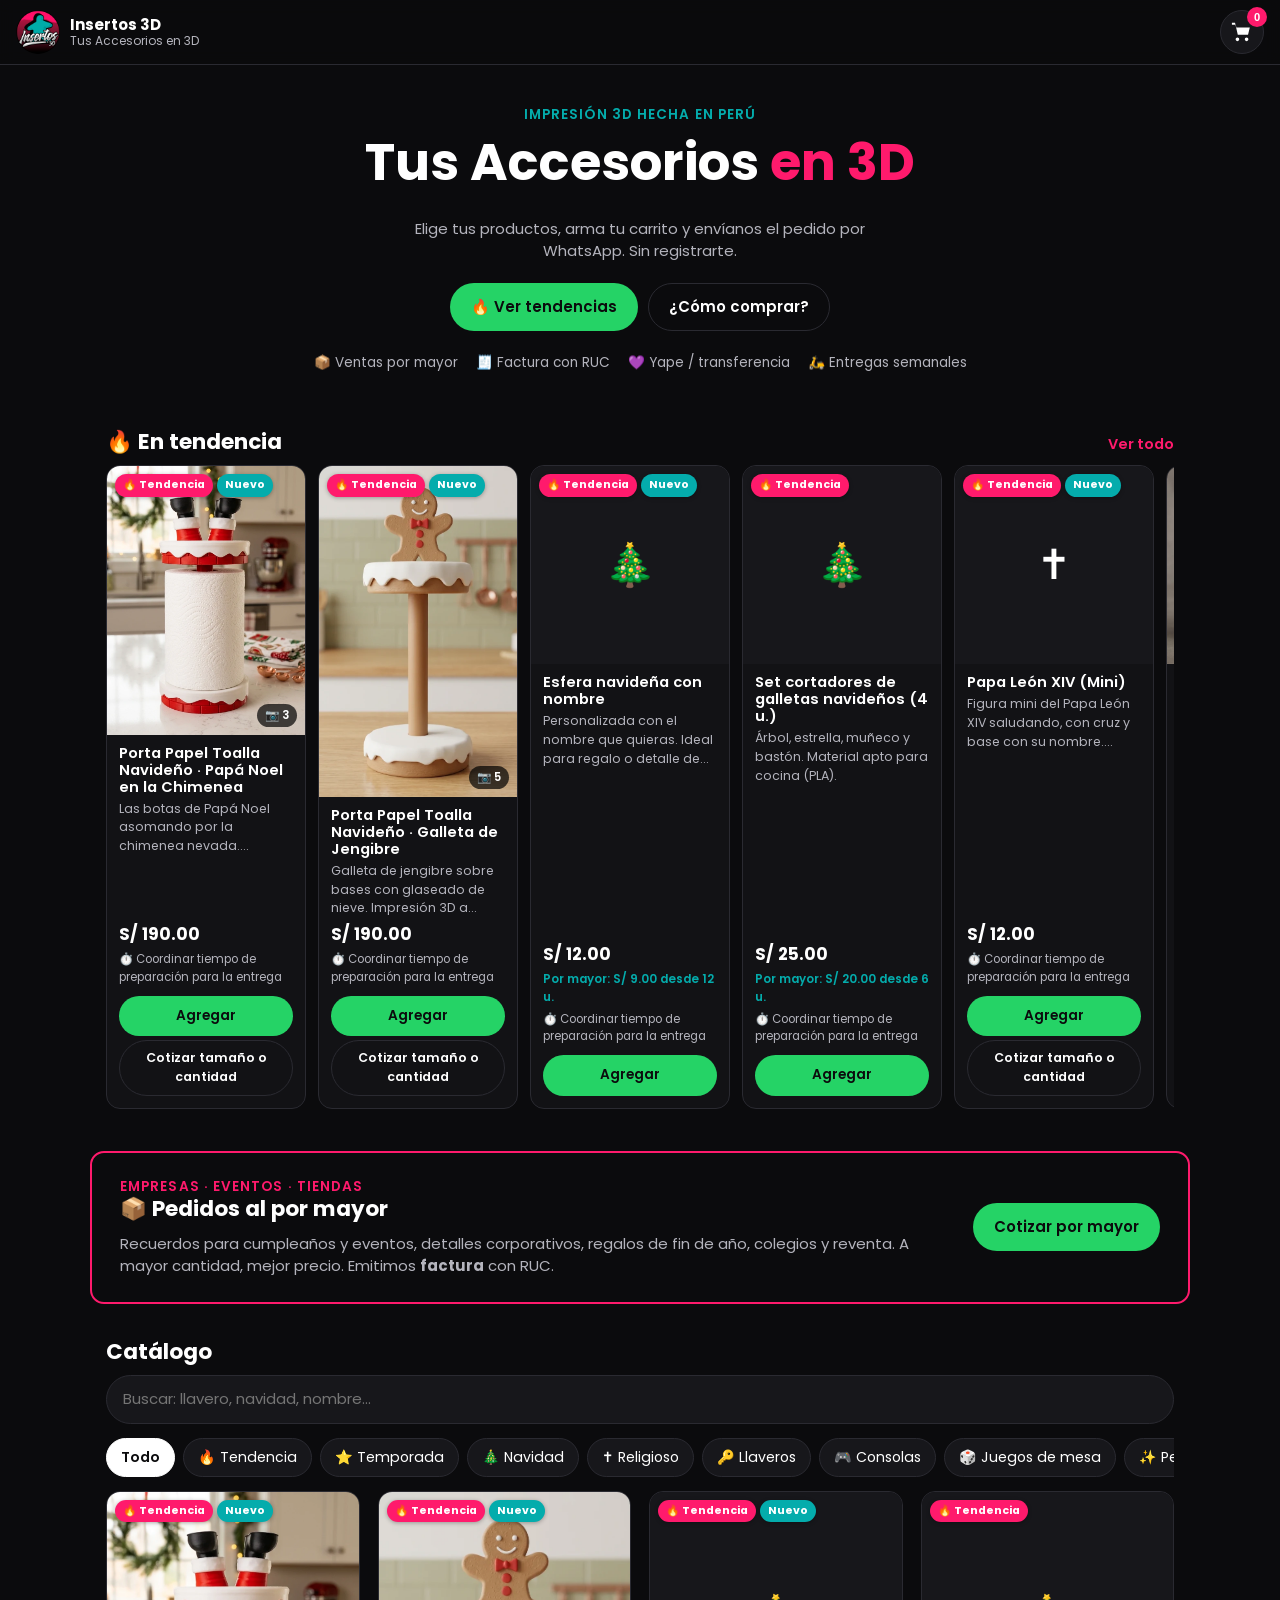
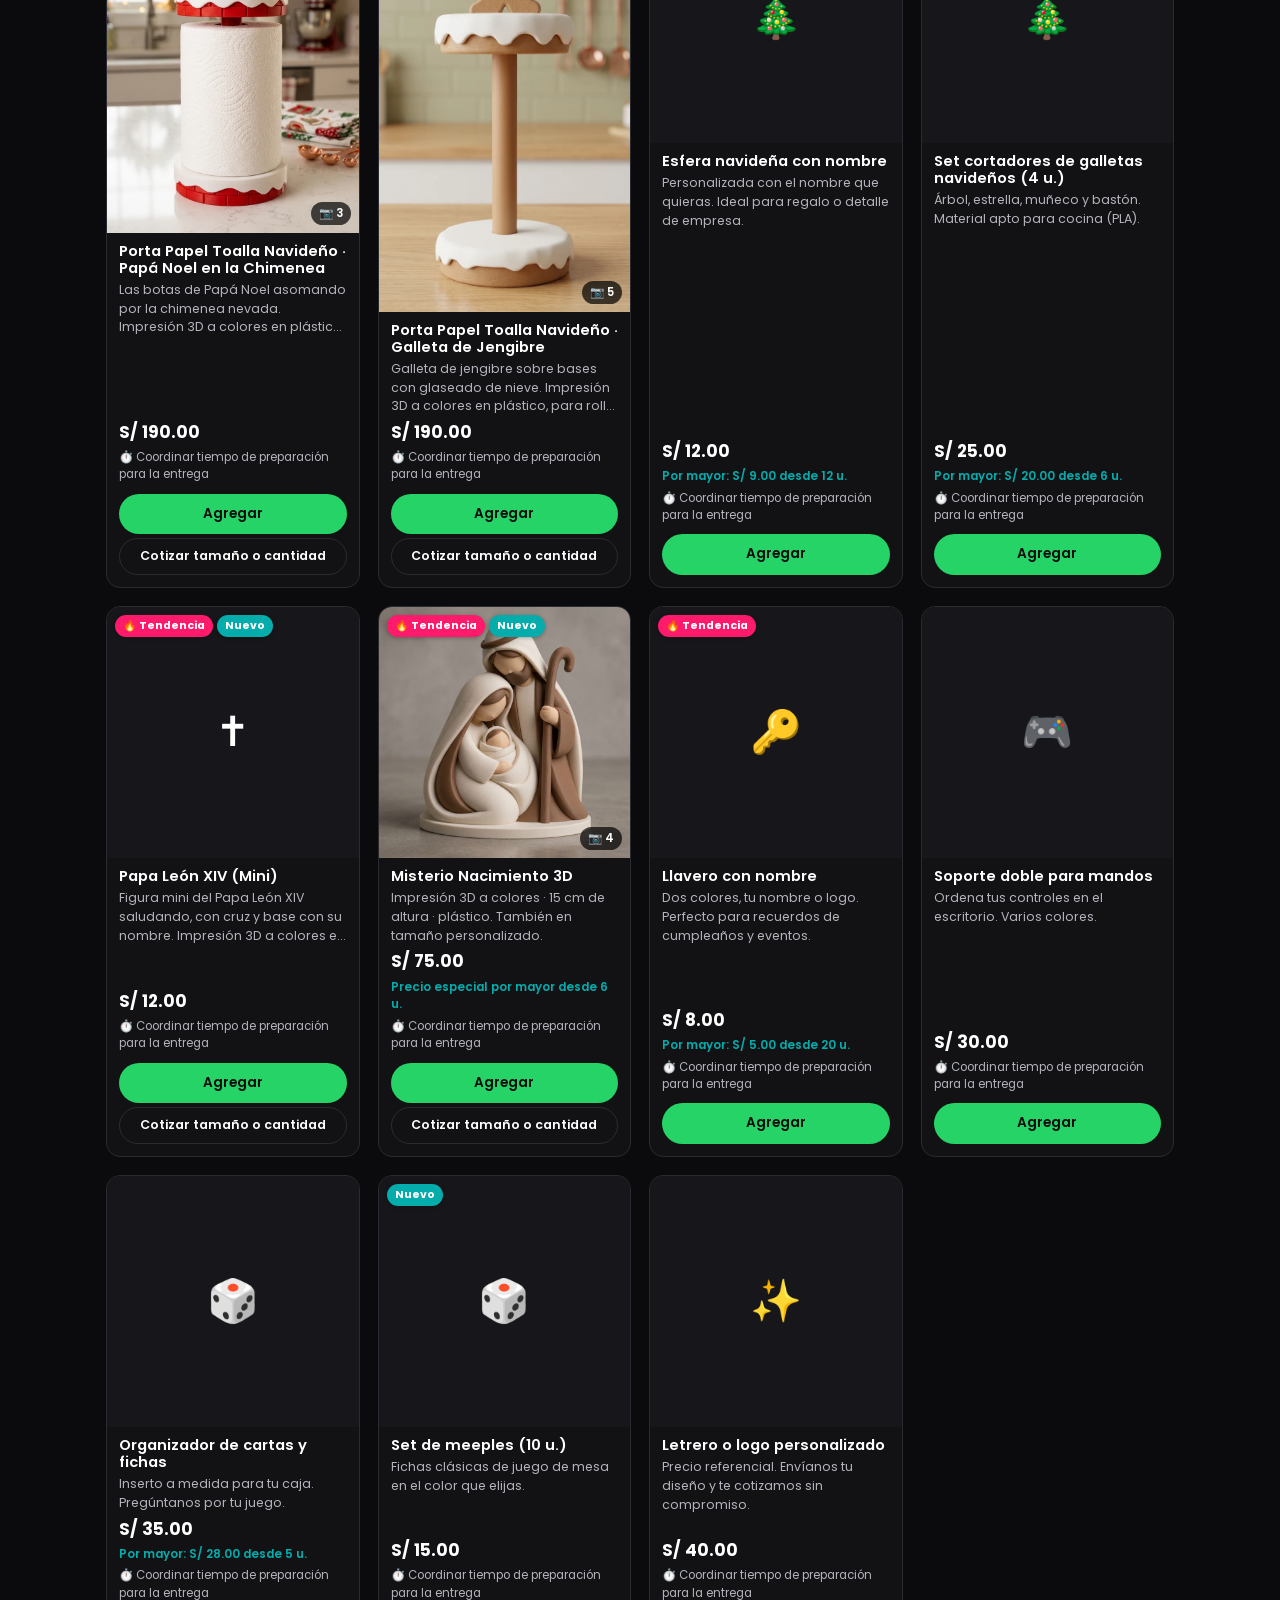
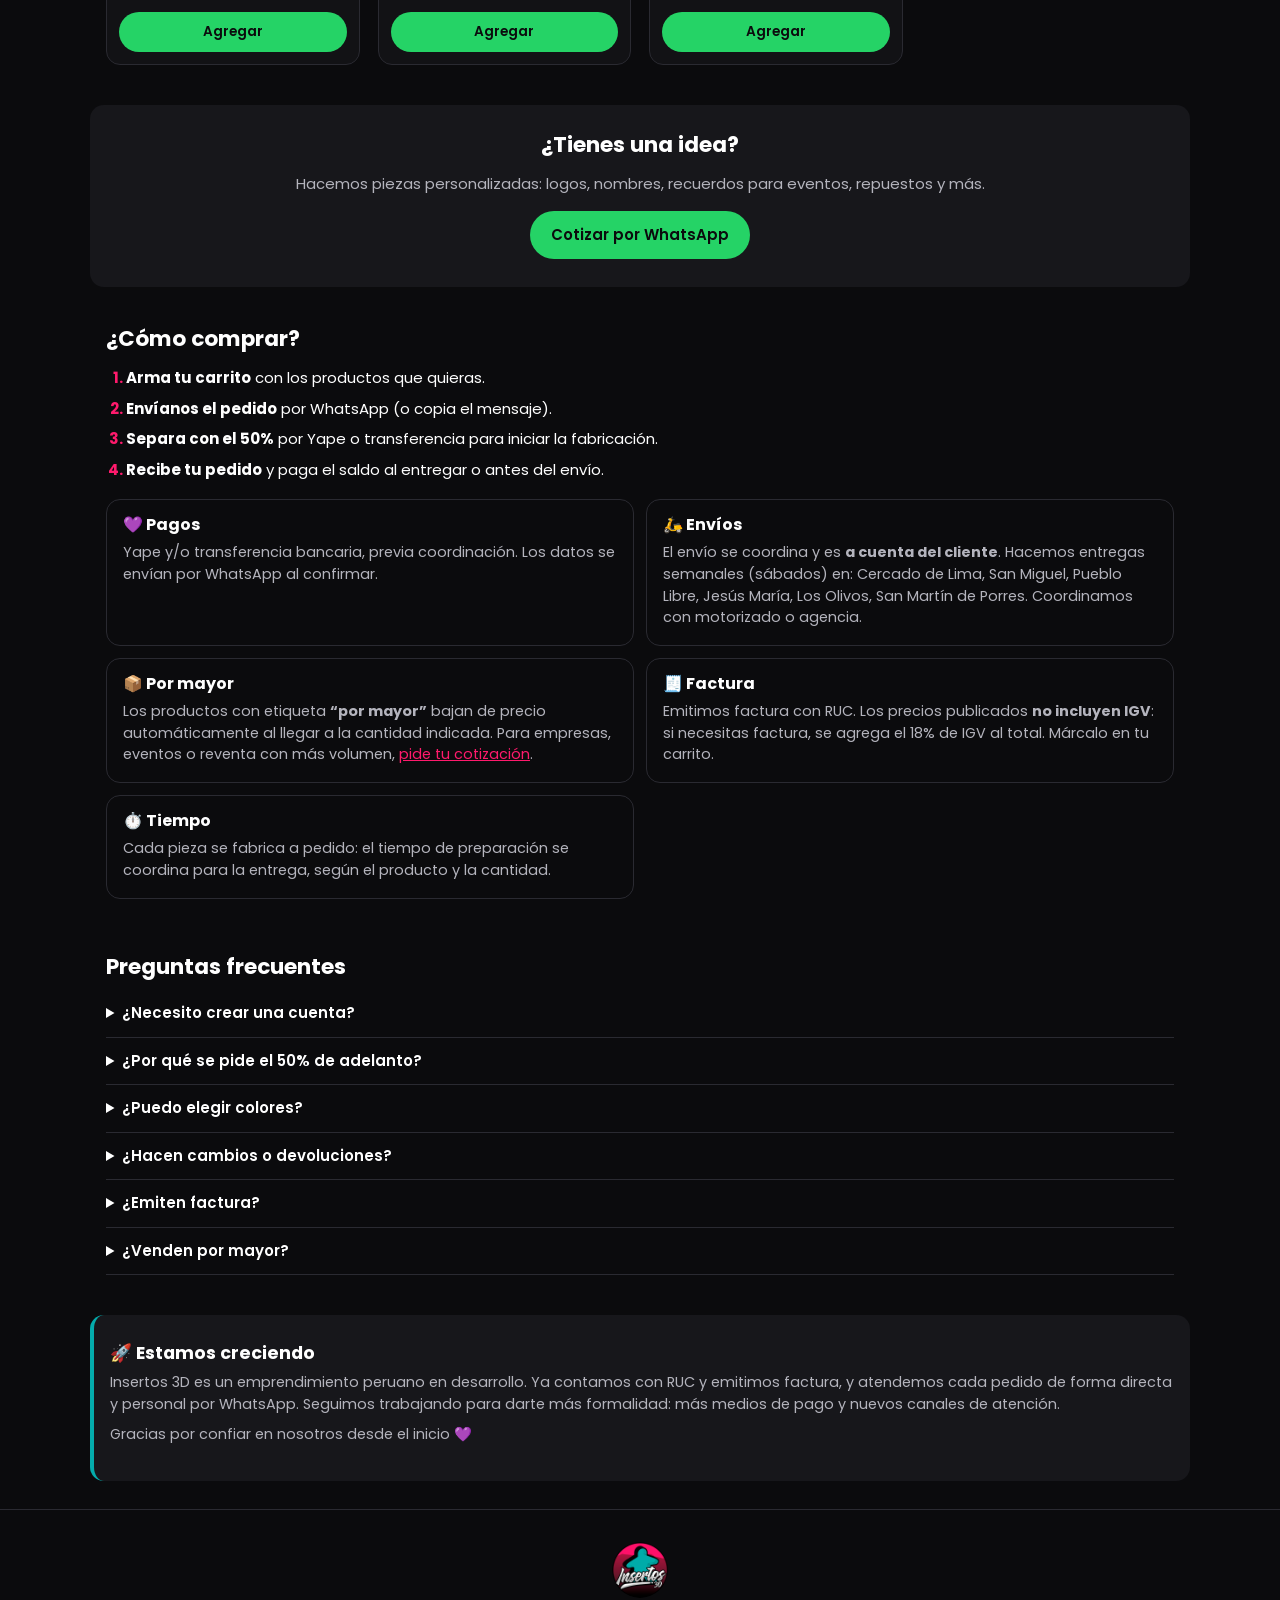
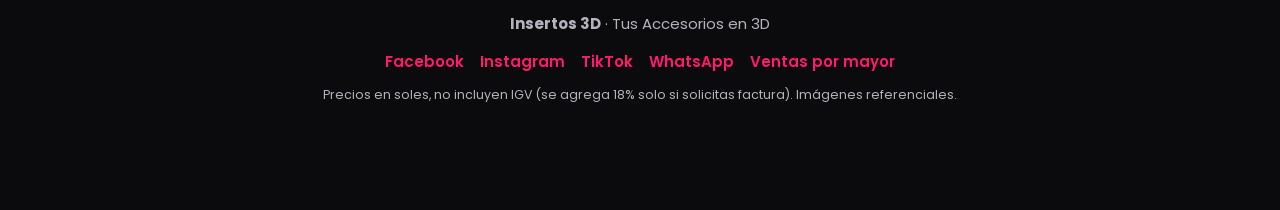
==== commit a89e994b: "Panel de administrador (Supabase), metricas, links por post y galeria con zoom y flechas circulares " ====
--- a/index.html
+++ b/index.html
@@ -185,10 +185,24 @@
 <div class="modal" id="modal" role="dialog" aria-modal="true" aria-label="Fotos del producto" hidden>
   <div class="modal-caja">
     <button class="cerrar modal-cerrar" id="cerrarModal" aria-label="Cerrar">✕</button>
-    <div class="galeria" id="galeria"></div>
+    <div class="galeria-wrap">
+      <div class="galeria" id="galeria" title="Toca para ampliar"></div>
+      <button class="flecha prev" id="galPrev" aria-label="Foto anterior">‹</button>
+      <button class="flecha next" id="galNext" aria-label="Foto siguiente">›</button>
+      <span class="lupa" aria-hidden="true">🔍 Toca para ampliar</span>
+    </div>
     <div class="puntos" id="puntos"></div>
     <div class="modal-info" id="modalInfo"></div>
   </div>
+</div>
+
+<!-- Foto ampliada a pantalla completa -->
+<div class="zoom" id="zoom" role="dialog" aria-modal="true" aria-label="Foto ampliada" hidden>
+  <img id="zoomImg" alt="">
+  <button class="cerrar zoom-cerrar" id="cerrarZoom" aria-label="Cerrar">✕</button>
+  <button class="flecha prev" id="zoomPrev" aria-label="Foto anterior">‹</button>
+  <button class="flecha next" id="zoomNext" aria-label="Foto siguiente">›</button>
+  <div class="zoom-cont" id="zoomCont"></div>
 </div>
 
 <div class="toast" id="toast" role="status" aria-live="polite"></div>
--- a/css/estilos.css
+++ b/css/estilos.css
@@ -110,7 +110,8 @@
   display: flex; flex-direction: column;
 }
 .card .foto { position: relative; aspect-ratio: 1; background: var(--bg-suave); }
-.card .foto img { width: 100%; height: 100%; object-fit: cover; }
+.card .foto img { width: 100%; height: 100%; object-fit: contain; }
+.prep { font-size: .72rem; color: var(--texto-2); }
 .card .foto .ph { position: absolute; inset: 0; display: grid; place-items: center; font-size: 2.6rem; }
 .etiquetas { position: absolute; top: 8px; left: 8px; display: flex; gap: 4px; flex-wrap: wrap; }
 .tag { font-size: .68rem; font-weight: 700; padding: 3px 8px; border-radius: 999px; background: #fff; color: #0b0b0d; box-shadow: 0 1px 4px rgba(0,0,0,.3); }
@@ -232,6 +233,28 @@
 .galeria { display: flex; overflow-x: auto; scroll-snap-type: x mandatory; scrollbar-width: none; background: #000; }
 .galeria::-webkit-scrollbar { display: none; }
 .galeria img { flex: 0 0 100%; width: 100%; aspect-ratio: 4 / 3; object-fit: contain; scroll-snap-align: center; }
+.galeria-wrap { position: relative; }
+.galeria img { cursor: zoom-in; }
+.flecha {
+  position: absolute; top: 50%; transform: translateY(-50%); z-index: 2;
+  width: 40px; height: 40px; border-radius: 50%; border: 0; cursor: pointer;
+  background: rgba(0,0,0,.6); color: #fff; font-size: 1.6rem; line-height: 1; display: grid; place-items: center;
+}
+.flecha:hover { background: rgba(0,0,0,.85); }
+.flecha.prev { left: 10px; }
+.flecha.next { right: 10px; }
+.lupa {
+  position: absolute; left: 10px; bottom: 10px; font-size: .7rem; background: rgba(0,0,0,.6);
+  color: #fff; padding: 3px 8px; border-radius: 999px; pointer-events: none;
+}
+.zoom { position: fixed; inset: 0; z-index: 58; background: rgba(0,0,0,.95); display: grid; place-items: center; }
+.zoom img { max-width: 100vw; max-height: 100vh; object-fit: contain; }
+.zoom .flecha { width: 48px; height: 48px; font-size: 2rem; }
+.zoom-cerrar { position: absolute; top: 14px; right: 14px; z-index: 3; background: rgba(255,255,255,.15); color: #fff; }
+.zoom-cont {
+  position: absolute; bottom: 16px; left: 50%; transform: translateX(-50%);
+  background: rgba(255,255,255,.15); color: #fff; font-size: .85rem; padding: 4px 12px; border-radius: 999px;
+}
 .puntos { display: flex; justify-content: center; gap: 8px; padding: 10px 0 0; }
 .puntos button { width: 8px; height: 8px; padding: 0; border-radius: 50%; border: 0; background: var(--borde); cursor: pointer; }
 .puntos button.activo { background: var(--verde); width: 22px; border-radius: 4px; }
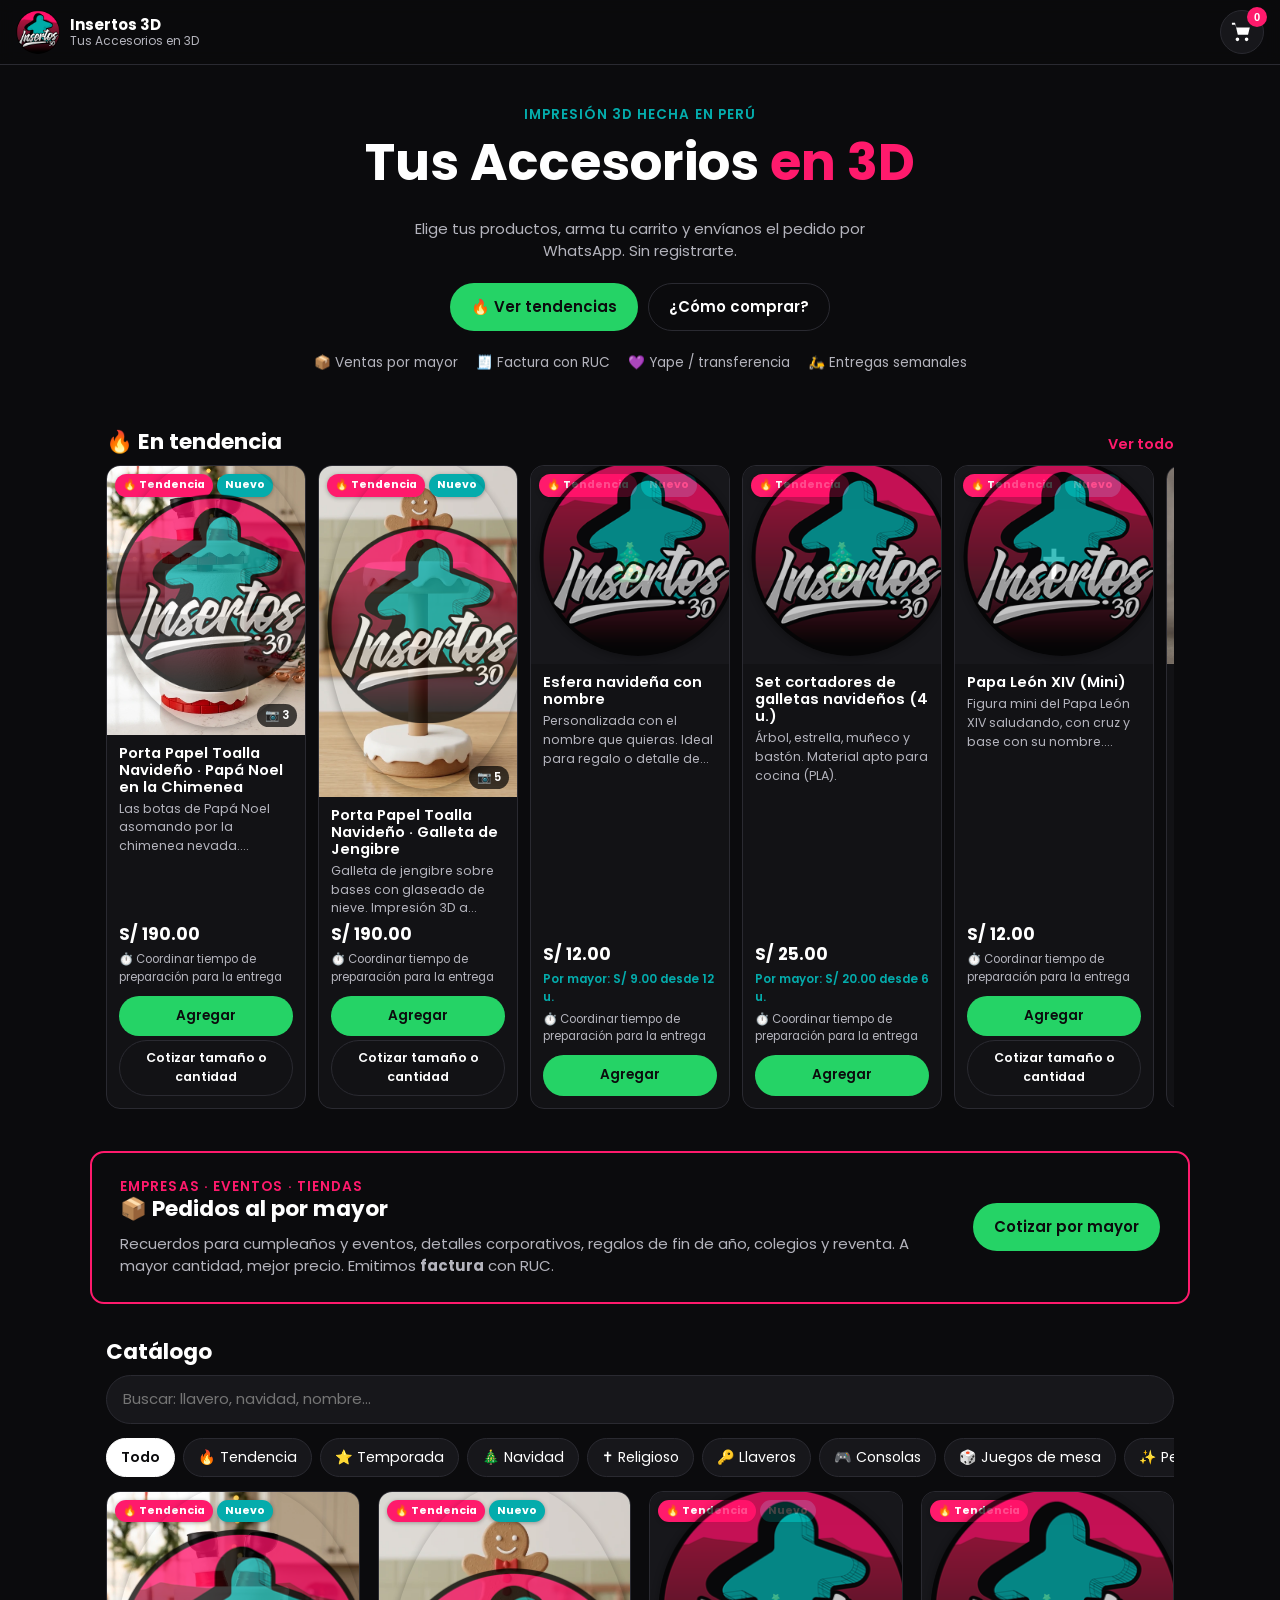
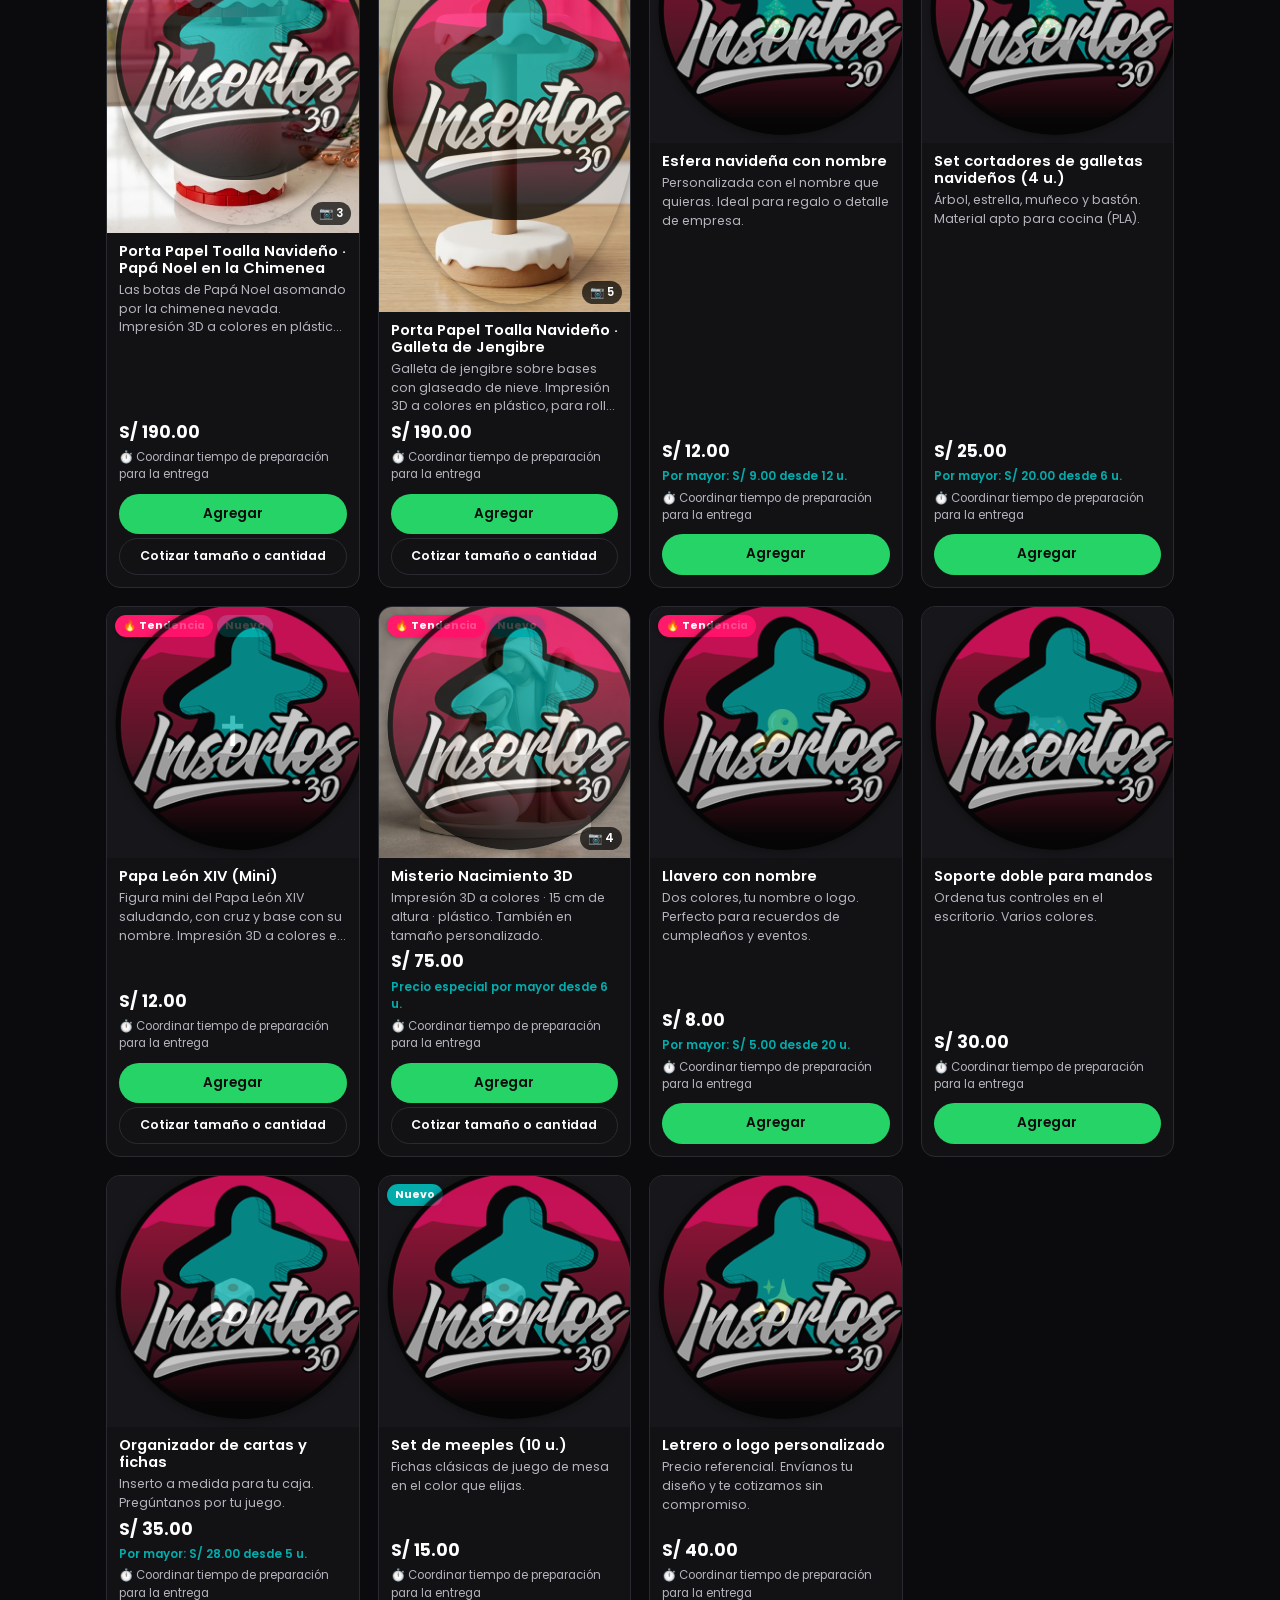
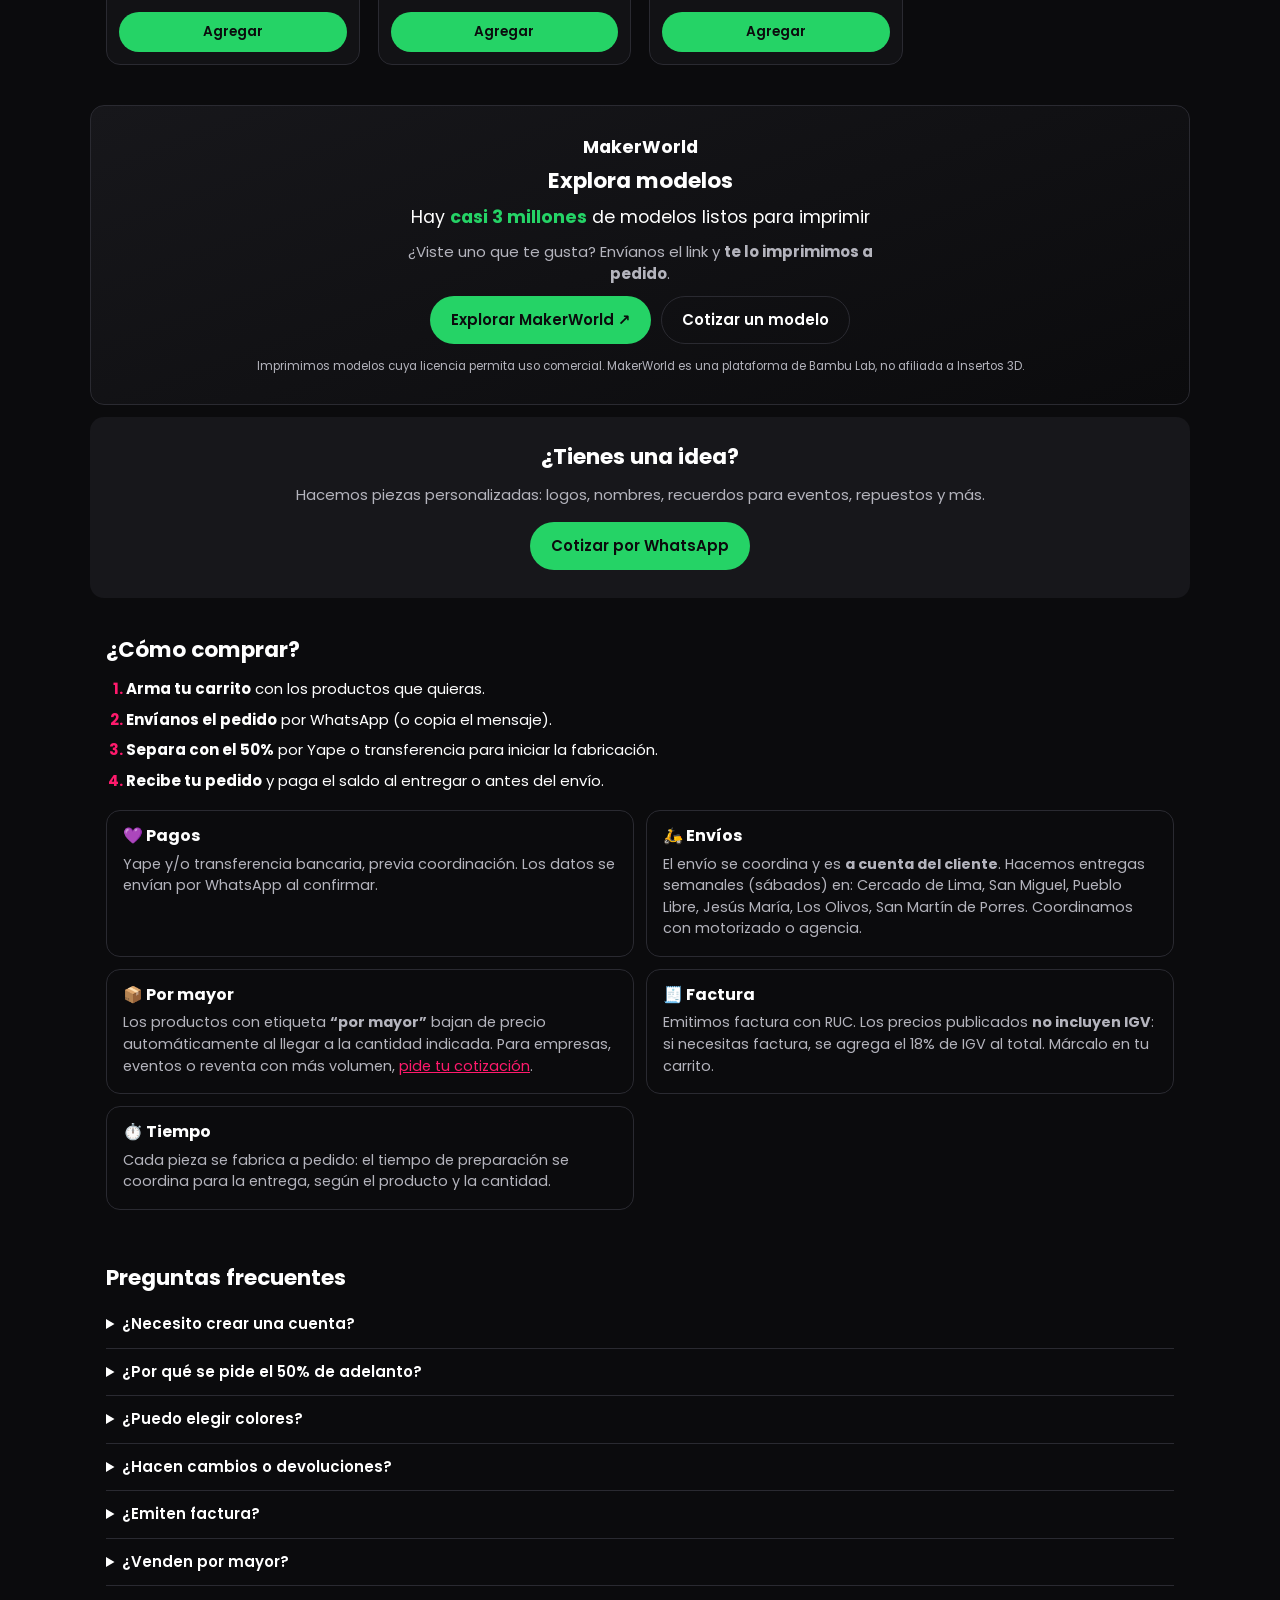
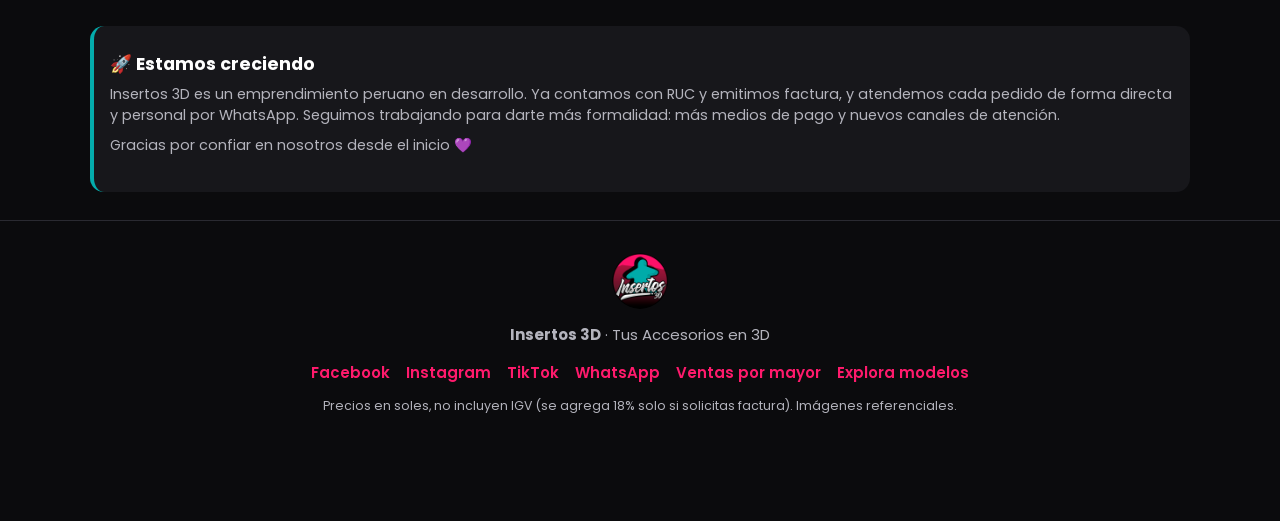
==== commit 47896b63: "Agrega seccion MakerWorld, marca de agua e ID editable en el panel - Migracion evento_enlace (clics " ====
--- a/index.html
+++ b/index.html
@@ -74,6 +74,21 @@
     <p class="vacio" id="vacio" hidden>No encontramos productos. ¿Buscas algo especial? <a href="#" data-cotizar>Cotiza un personalizado</a>.</p>
   </section>
 
+  <section class="explora" id="explora" aria-labelledby="t-explora">
+    <div class="explora-marca">
+      <img src="https://makerworld.com/favicon.ico" alt="" width="40" height="40" onerror="this.remove()">
+      <span>MakerWorld</span>
+    </div>
+    <h2 id="t-explora">Explora modelos</h2>
+    <p class="explora-num">Hay <b id="mwModelos">casi 3 millones</b> de modelos listos para imprimir</p>
+    <p>¿Viste uno que te gusta? Envíanos el link y <b>te lo imprimimos a pedido</b>.</p>
+    <div class="hero-actions">
+      <a class="btn btn-primary" id="mwExplorar" href="https://makerworld.com/" target="_blank" rel="noopener">Explorar MakerWorld ↗</a>
+      <a href="#" class="btn btn-ghost" data-cotizar-mw>Cotizar un modelo</a>
+    </div>
+    <small>Imprimimos modelos cuya licencia permita uso comercial. MakerWorld es una plataforma de Bambu Lab, no afiliada a Insertos 3D.</small>
+  </section>
+
   <section class="cotiza">
     <h2>¿Tienes una idea?</h2>
     <p>Hacemos piezas personalizadas: logos, nombres, recuerdos para eventos, repuestos y más.</p>
@@ -139,6 +154,7 @@
     <a id="lnkTt" target="_blank" rel="noopener">TikTok</a>
     <a href="#" data-cotizar>WhatsApp</a>
     <a href="#por-mayor">Ventas por mayor</a>
+    <a href="#explora">Explora modelos</a>
   </div>
   <small>Precios en soles, no incluyen IGV (se agrega 18% solo si solicitas factura). Imágenes referenciales.</small>
 </footer>
@@ -190,6 +206,7 @@
       <button class="flecha prev" id="galPrev" aria-label="Foto anterior">‹</button>
       <button class="flecha next" id="galNext" aria-label="Foto siguiente">›</button>
       <span class="lupa" aria-hidden="true">🔍 Toca para ampliar</span>
+      <img class="marca-agua" src="img/marca/logo.png" alt="" aria-hidden="true">
     </div>
     <div class="puntos" id="puntos"></div>
     <div class="modal-info" id="modalInfo"></div>
@@ -199,6 +216,7 @@
 <!-- Foto ampliada a pantalla completa -->
 <div class="zoom" id="zoom" role="dialog" aria-modal="true" aria-label="Foto ampliada" hidden>
   <img id="zoomImg" alt="">
+  <img class="marca-agua marca-zoom" src="img/marca/logo.png" alt="" aria-hidden="true">
   <button class="cerrar zoom-cerrar" id="cerrarZoom" aria-label="Cerrar">✕</button>
   <button class="flecha prev" id="zoomPrev" aria-label="Foto anterior">‹</button>
   <button class="flecha next" id="zoomNext" aria-label="Foto siguiente">›</button>
--- a/css/estilos.css
+++ b/css/estilos.css
@@ -125,6 +125,29 @@
 .agregar { margin-top: 6px; padding: 9px; font-size: .85rem; width: 100%; }
 .cotizar-prod { padding: 8px; font-size: .78rem; width: 100%; }
 .agregar[disabled] { background: var(--borde); color: var(--texto-2); cursor: not-allowed; }
+
+/* Marca de agua (logo flotante sobre las fotos) */
+.marca-agua {
+  position: absolute; right: 8px; bottom: 8px; width: 44px; height: 44px; border-radius: 50%;
+  opacity: .8; pointer-events: none; user-select: none; z-index: 1;
+  box-shadow: 0 2px 8px rgba(0,0,0,.4);
+}
+.marca-card { width: 28px; height: 28px; left: 8px; right: auto; opacity: .75; }
+.marca-zoom { position: fixed; right: 18px; bottom: 18px; width: 64px; height: 64px; z-index: 3; }
+.galeria-wrap .marca-agua { bottom: 10px; right: 10px; }
+
+/* Explora modelos (MakerWorld) */
+.explora {
+  text-align: center; border: 1px solid var(--borde); border-radius: var(--radio);
+  background: linear-gradient(160deg, var(--bg-suave), var(--bg)); margin: 12px 16px !important;
+}
+@media (min-width: 1132px) { .explora { margin: 12px auto !important; } }
+.explora-marca { display: inline-flex; align-items: center; gap: 10px; font-weight: 700; font-size: 1.1rem; margin-bottom: 8px; }
+.explora-marca img { border-radius: 8px; background: #fff; padding: 4px; }
+.explora p { color: var(--texto-2); margin: 0 auto 10px; max-width: 520px; }
+.explora .explora-num { font-size: 1.1rem; color: var(--texto); }
+.explora .explora-num b { color: var(--verde); }
+.explora small { display: block; margin-top: 14px; color: var(--texto-2); font-size: .72rem; }
 
 /* Cotiza */
 .cotiza { text-align: center; background: var(--bg-suave); border-radius: var(--radio); margin: 12px 16px !important; }
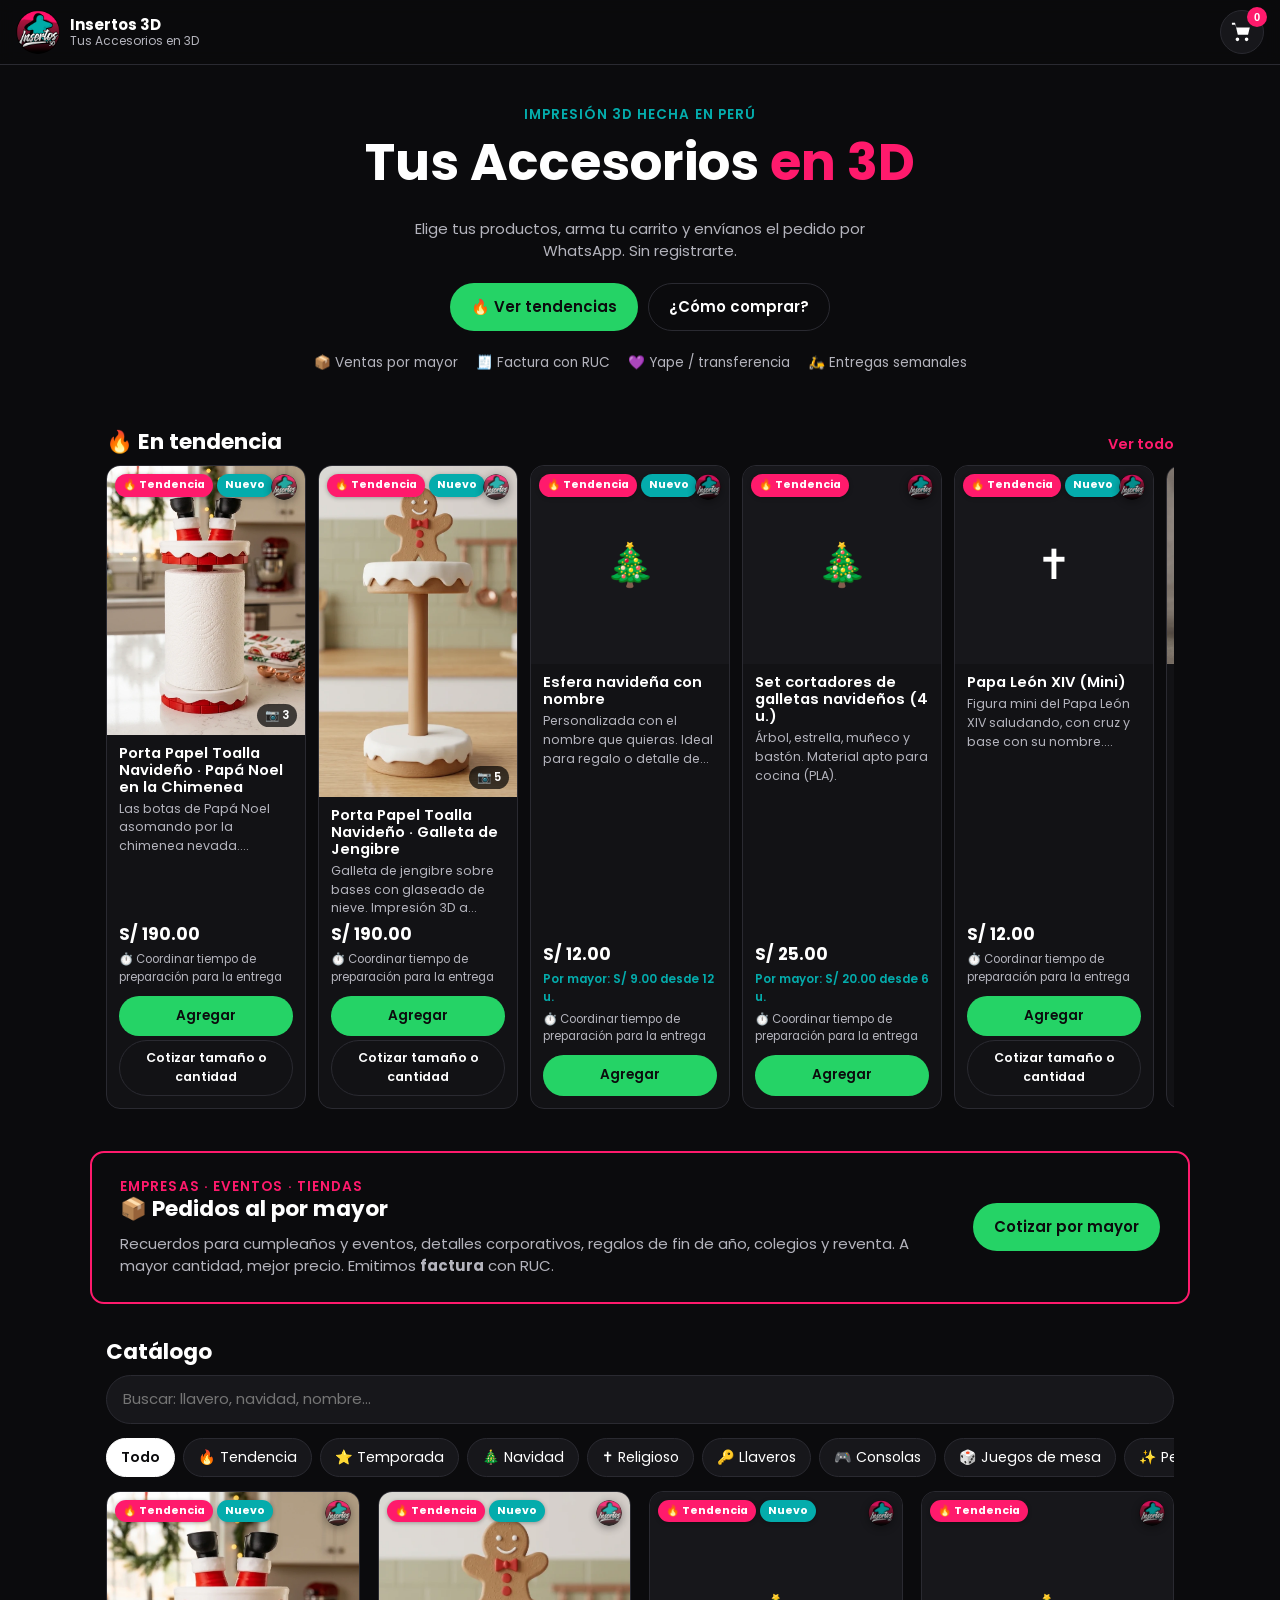
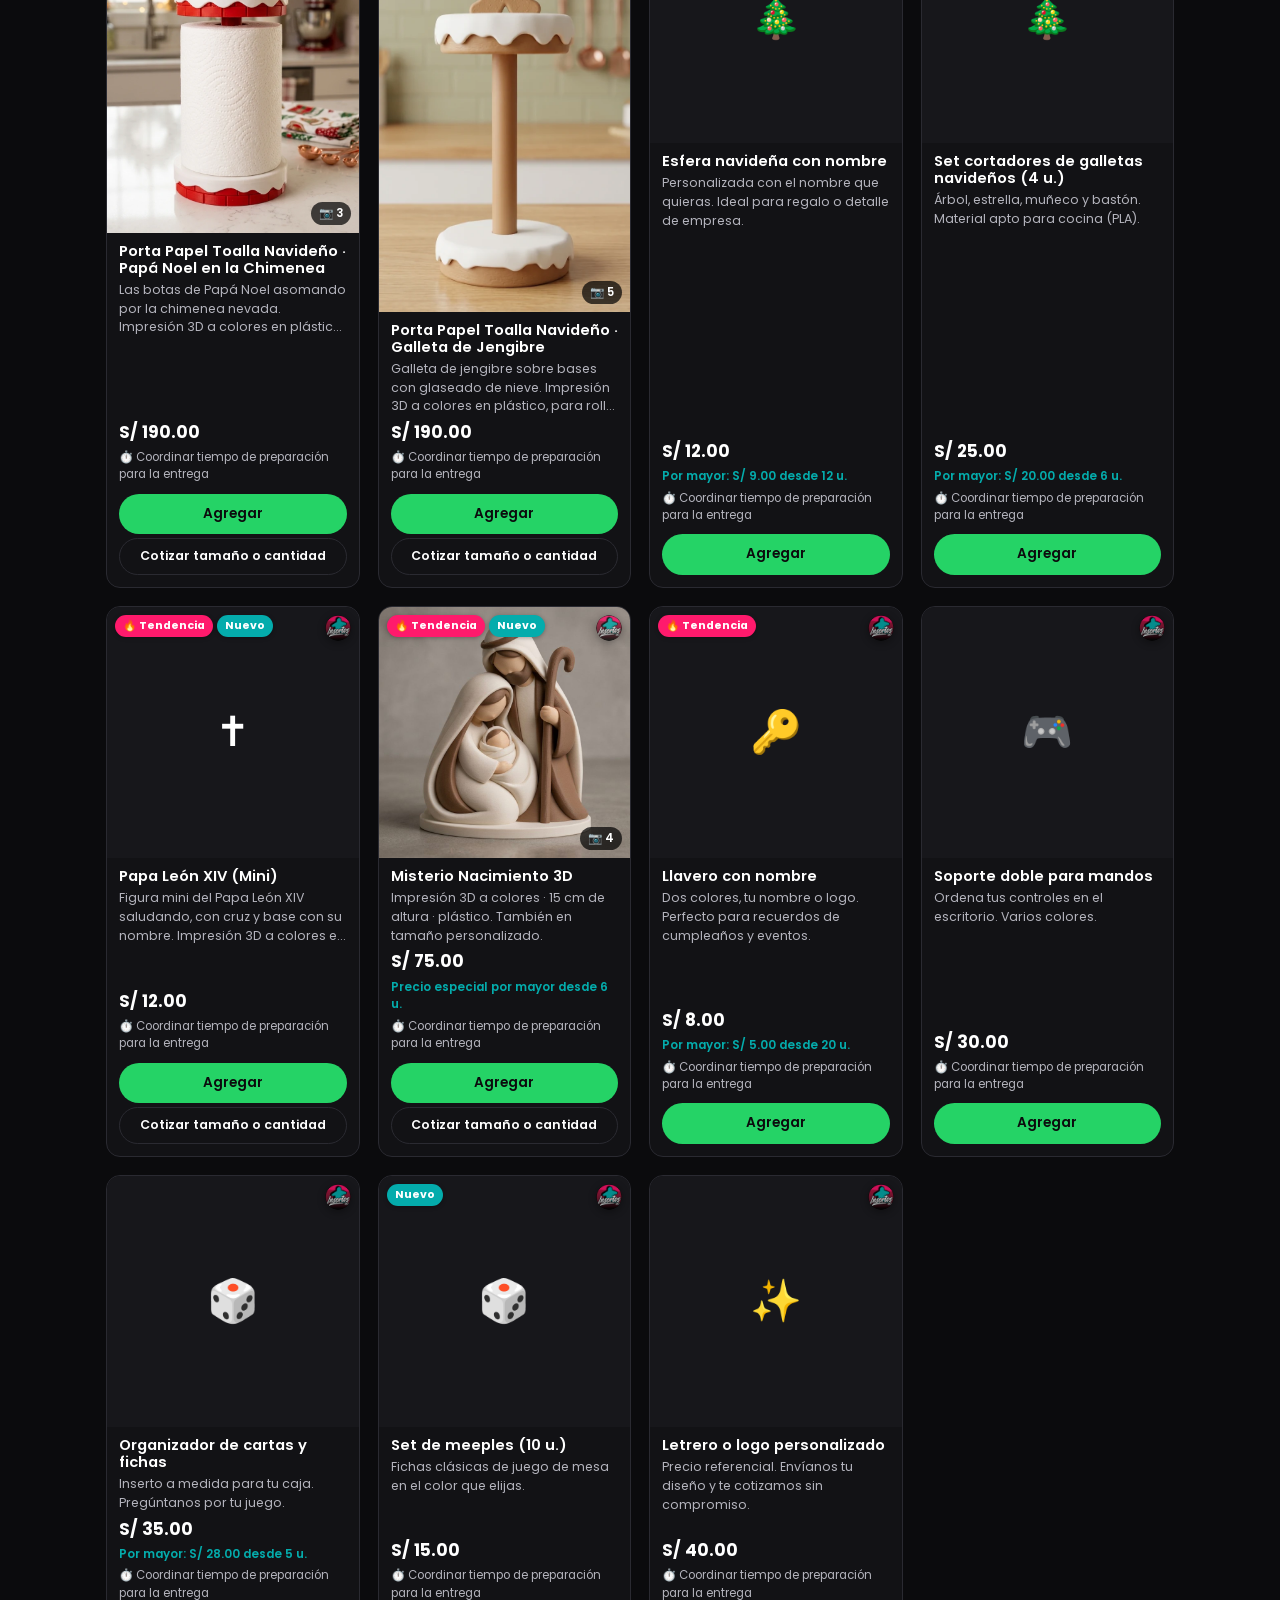
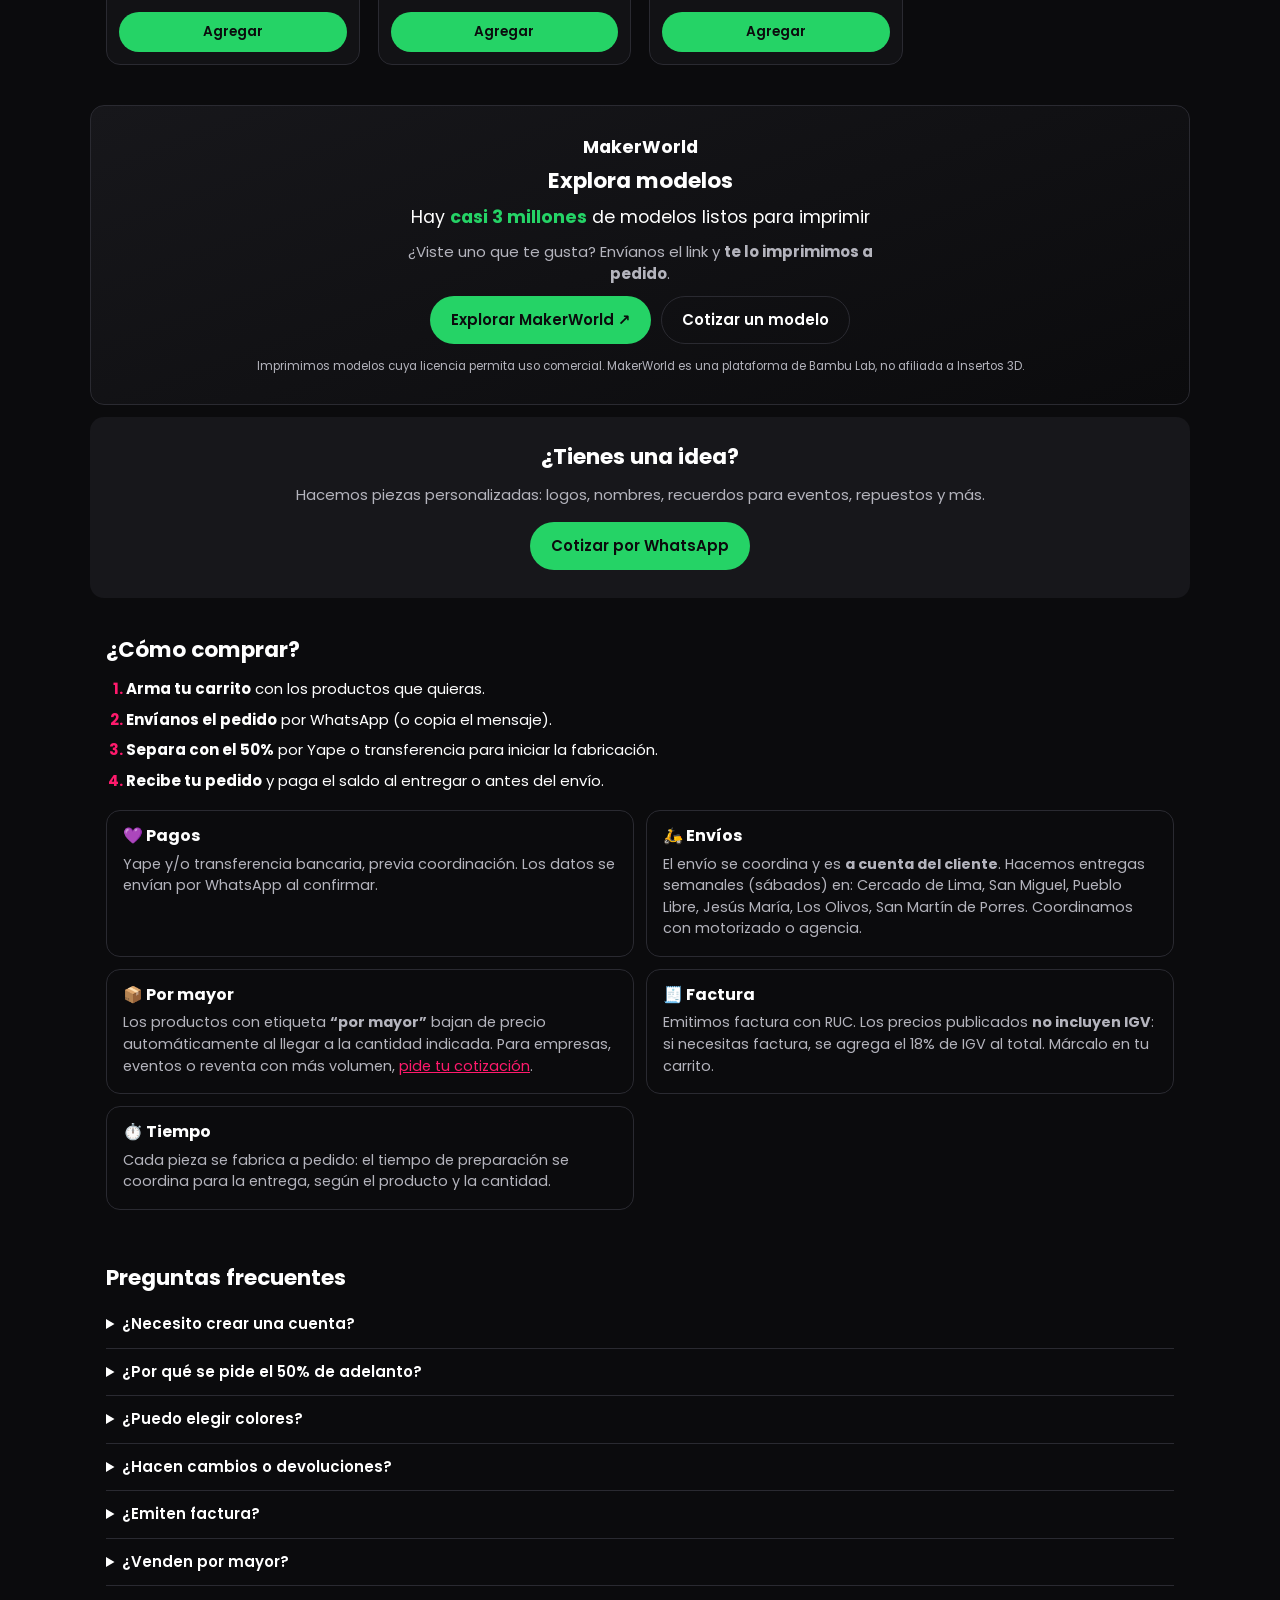
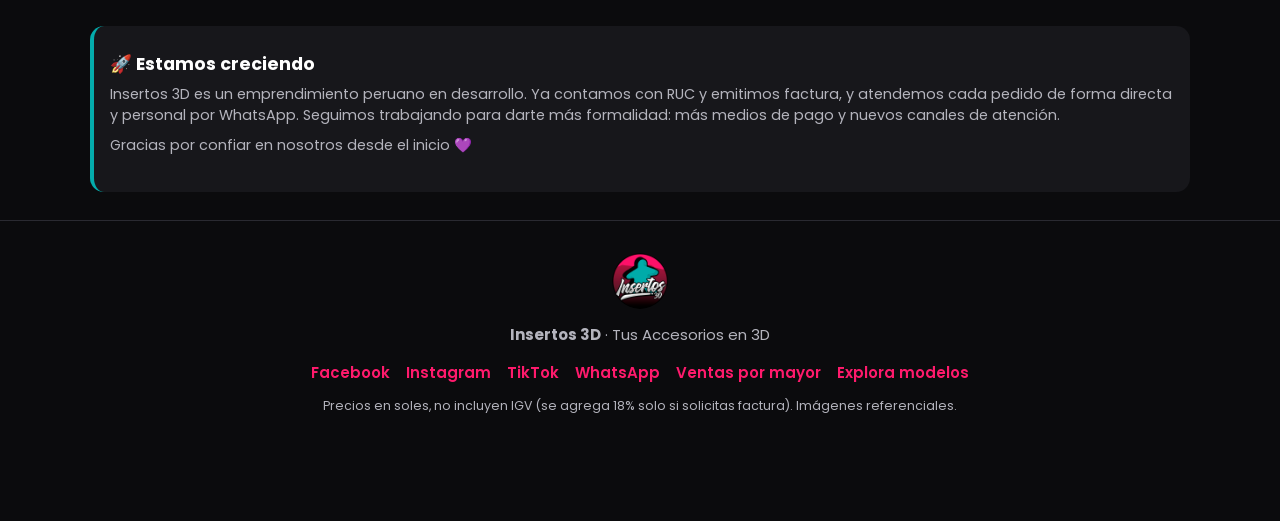
==== commit 57f033ee: "Corrige marca de agua: miniatura arriba a la derecha y sobre la foto en galeria y zoom Co-Authored-B" ====
--- a/index.html
+++ b/index.html
@@ -215,8 +215,10 @@
 
 <!-- Foto ampliada a pantalla completa -->
 <div class="zoom" id="zoom" role="dialog" aria-modal="true" aria-label="Foto ampliada" hidden>
-  <img id="zoomImg" alt="">
-  <img class="marca-agua marca-zoom" src="img/marca/logo.png" alt="" aria-hidden="true">
+  <div class="zoom-marco">
+    <img id="zoomImg" alt="">
+    <img class="marca-agua marca-zoom" src="img/marca/logo.png" alt="" aria-hidden="true">
+  </div>
   <button class="cerrar zoom-cerrar" id="cerrarZoom" aria-label="Cerrar">✕</button>
   <button class="flecha prev" id="zoomPrev" aria-label="Foto anterior">‹</button>
   <button class="flecha next" id="zoomNext" aria-label="Foto siguiente">›</button>
--- a/css/estilos.css
+++ b/css/estilos.css
@@ -128,13 +128,18 @@
 
 /* Marca de agua (logo flotante sobre las fotos) */
 .marca-agua {
-  position: absolute; right: 8px; bottom: 8px; width: 44px; height: 44px; border-radius: 50%;
-  opacity: .8; pointer-events: none; user-select: none; z-index: 1;
-  box-shadow: 0 2px 8px rgba(0,0,0,.4);
-}
-.marca-card { width: 28px; height: 28px; left: 8px; right: auto; opacity: .75; }
-.marca-zoom { position: fixed; right: 18px; bottom: 18px; width: 64px; height: 64px; z-index: 3; }
-.galeria-wrap .marca-agua { bottom: 10px; right: 10px; }
+  position: absolute; top: 8px; right: 8px; width: 40px; height: 40px; border-radius: 50%;
+  opacity: .85; pointer-events: none; user-select: none; z-index: 1;
+  box-shadow: 0 2px 8px rgba(0,0,0,.45);
+}
+/* Miniatura en tarjetas: más específica que ".card .foto img" para que no se estire */
+.card .foto img.marca-card { width: 26px; height: 26px; top: 8px; right: 8px; object-fit: cover; opacity: .8; }
+/* Galería: JS la coloca en la esquina superior derecha de la foto visible */
+.galeria-wrap .marca-agua { transition: top .15s, right .15s; }
+/* Foto ampliada: el marco tiene el tamaño exacto de la foto */
+.zoom-marco { position: relative; display: inline-block; line-height: 0; }
+.zoom-marco #zoomImg { display: block; max-width: calc(100vw - 24px); max-height: calc(100vh - 140px); object-fit: contain; }
+.marca-zoom { top: 12px; right: 12px; width: clamp(40px, 7vmin, 64px); height: clamp(40px, 7vmin, 64px); }
 
 /* Explora modelos (MakerWorld) */
 .explora {
@@ -271,7 +276,6 @@
   color: #fff; padding: 3px 8px; border-radius: 999px; pointer-events: none;
 }
 .zoom { position: fixed; inset: 0; z-index: 58; background: rgba(0,0,0,.95); display: grid; place-items: center; }
-.zoom img { max-width: 100vw; max-height: 100vh; object-fit: contain; }
 .zoom .flecha { width: 48px; height: 48px; font-size: 2rem; }
 .zoom-cerrar { position: absolute; top: 14px; right: 14px; z-index: 3; background: rgba(255,255,255,.15); color: #fff; }
 .zoom-cont {
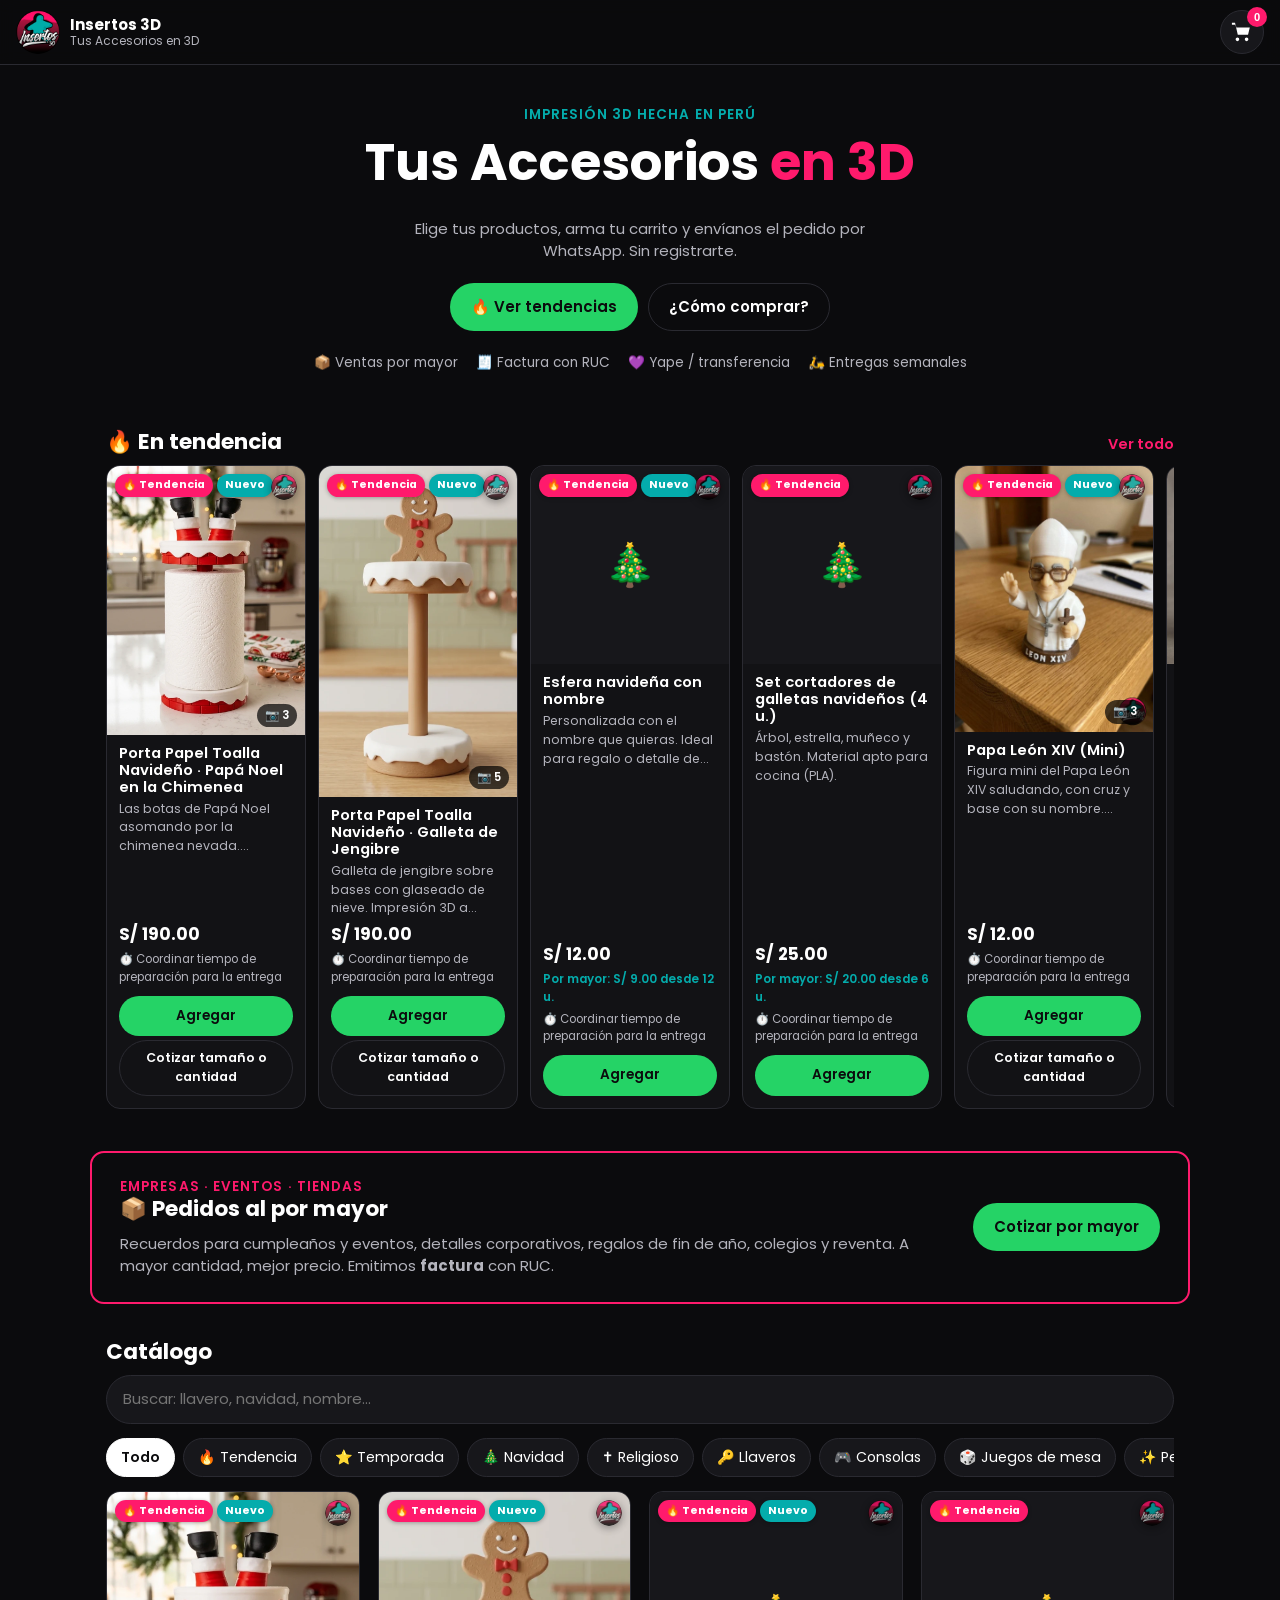
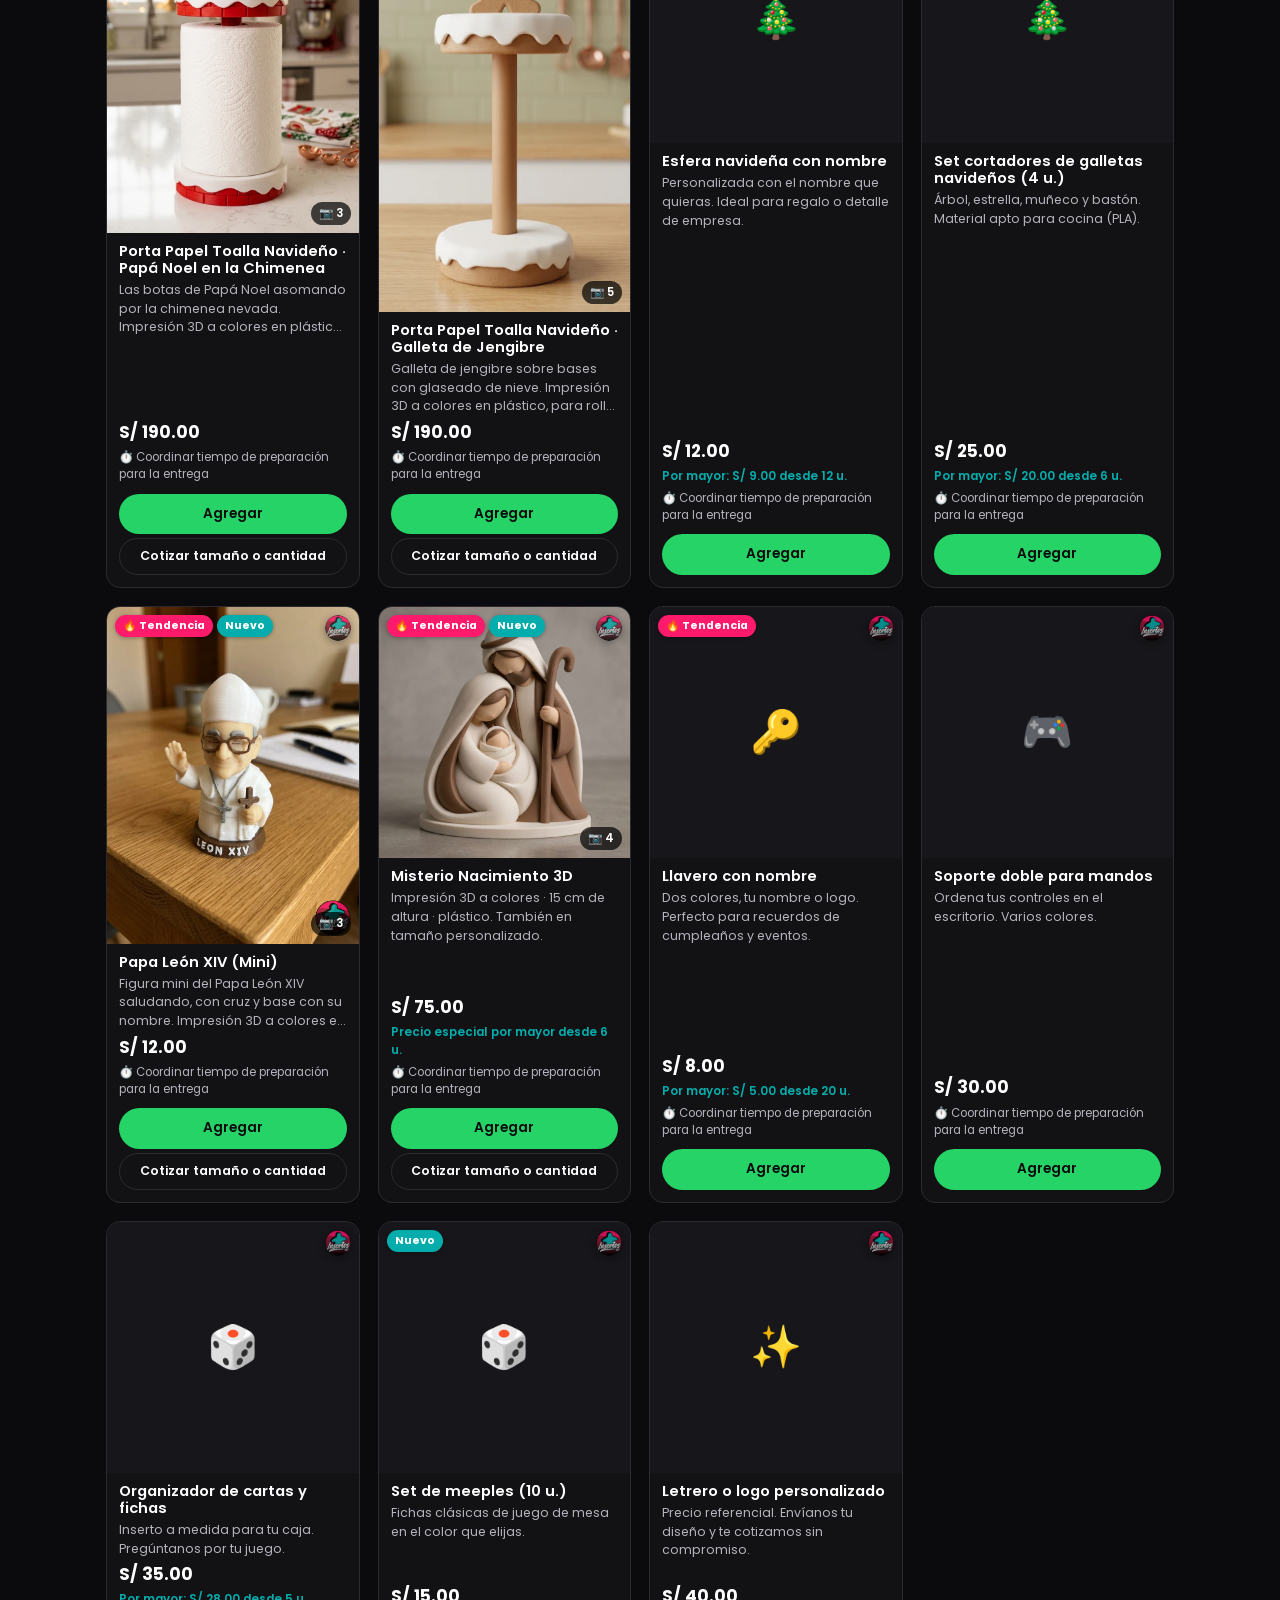
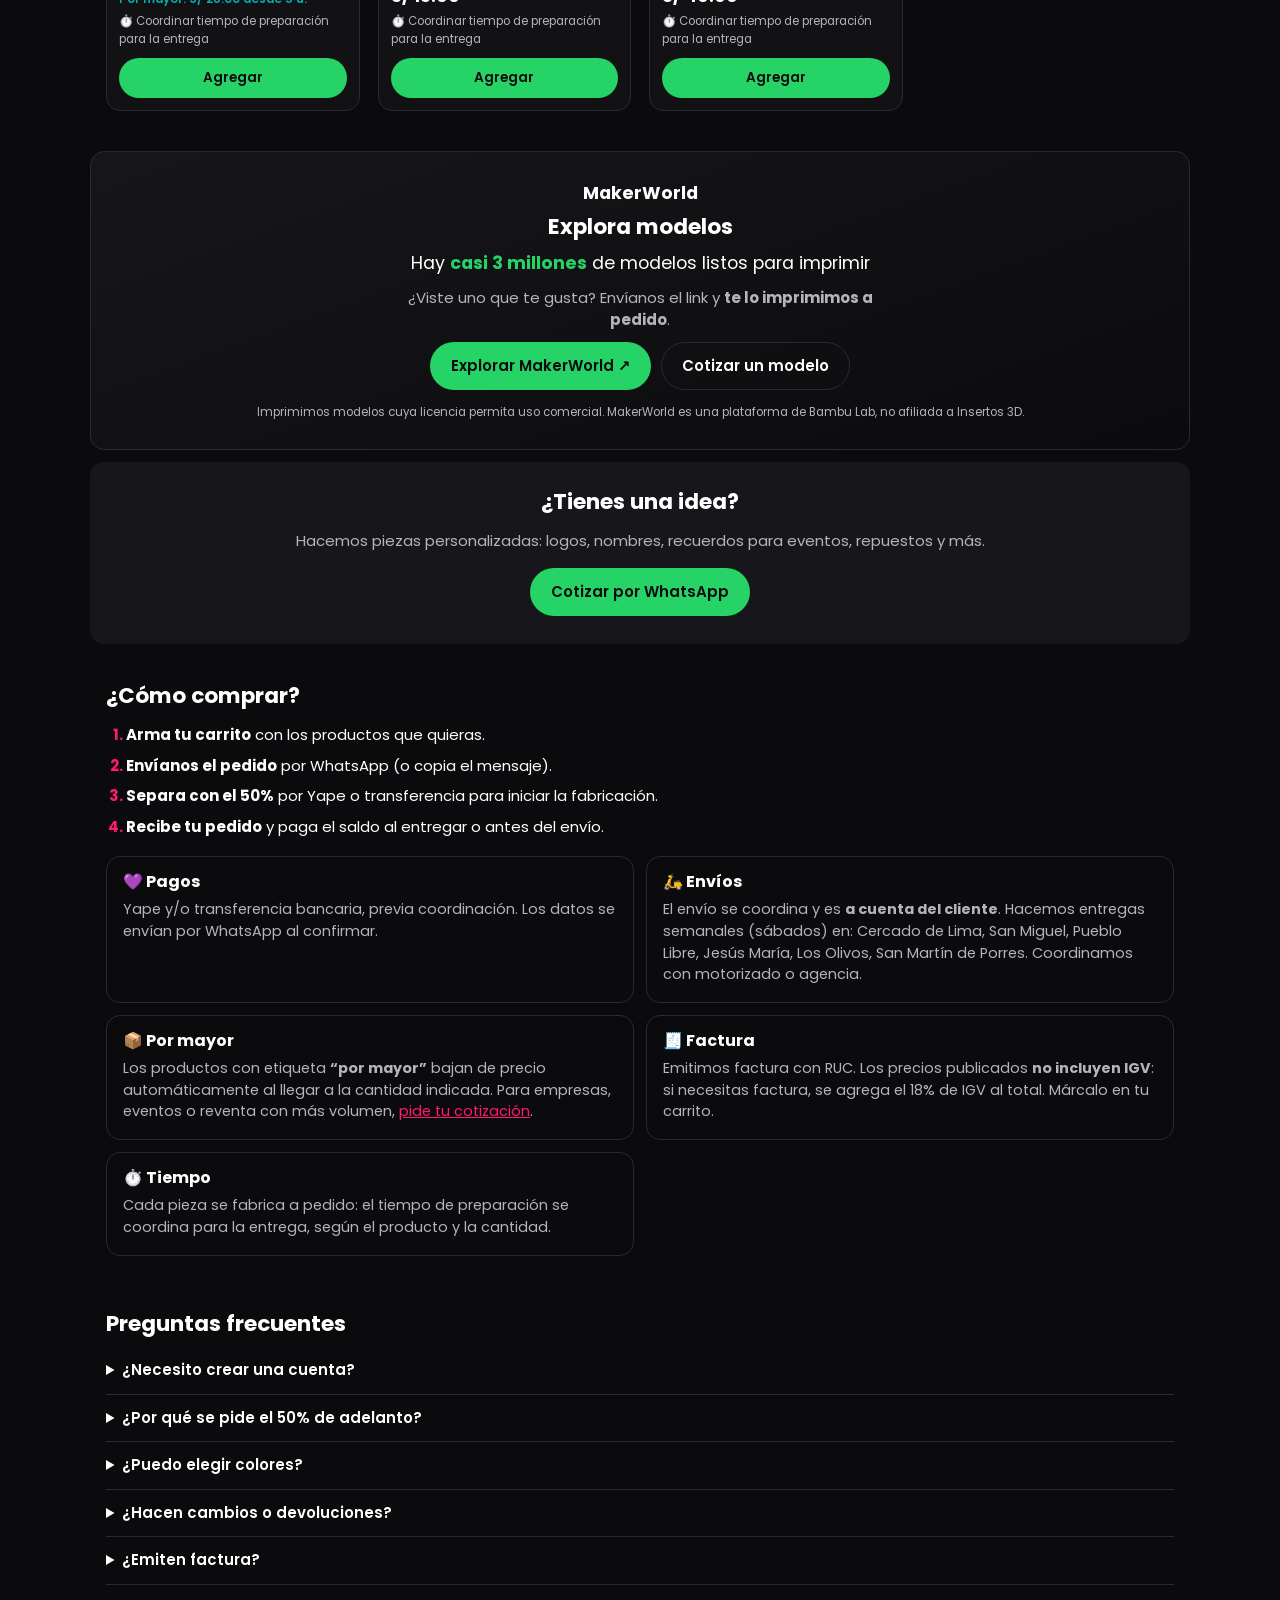
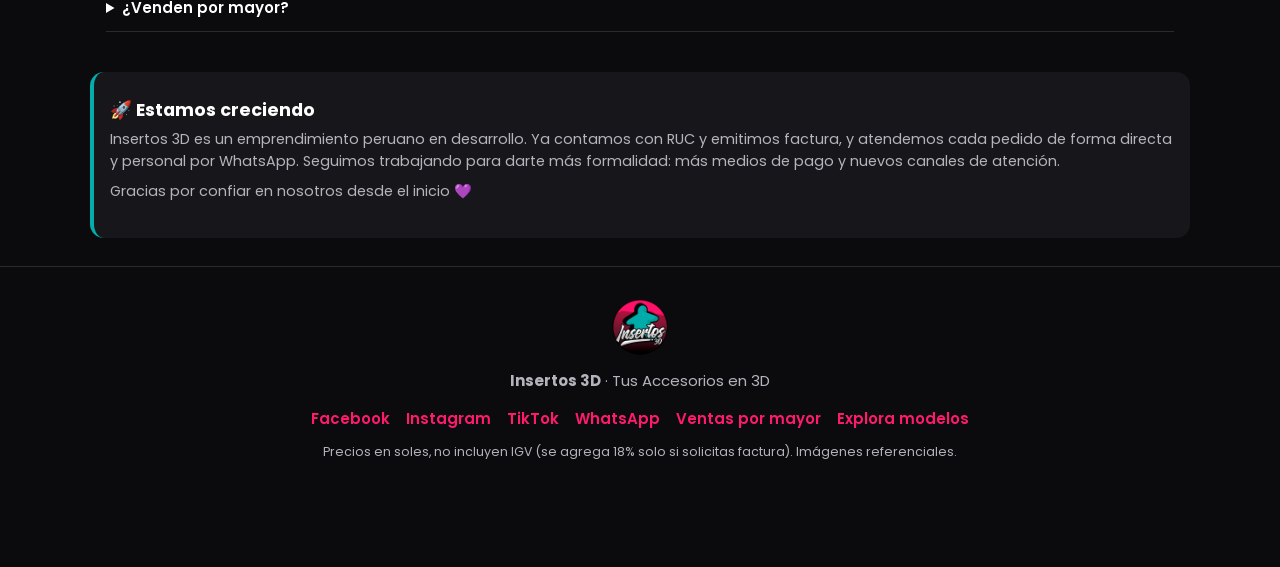
==== commit f5e92bca: "Corrige vista previa al compartir: Open Graph con URLs absolutas e imagen 1200x630 Co-Authored-By: C" ====
--- a/index.html
+++ b/index.html
@@ -5,12 +5,27 @@
   <meta name="viewport" content="width=device-width, initial-scale=1">
   <title>Insertos 3D · Tus Accesorios en 3D</title>
   <meta name="description" content="Accesorios impresos en 3D: Navidad, llaveros, juegos de mesa, consolas y personalizados. Pedidos por WhatsApp. Precios por mayor.">
-  <!-- Vista previa al compartir el link en WhatsApp / Facebook -->
+  <link rel="canonical" href="https://insertos3d.github.io/">
+  <!-- Vista previa al compartir el link (WhatsApp, Facebook, Instagram, TikTok, X).
+       Las URLs DEBEN ser absolutas. Imagen recomendada: 1200×630, JPG < 300 KB. -->
+  <meta property="og:type" content="website">
+  <meta property="og:site_name" content="Insertos 3D">
+  <meta property="og:locale" content="es_PE">
+  <meta property="og:url" content="https://insertos3d.github.io/">
   <meta property="og:title" content="Insertos 3D · Tus Accesorios en 3D">
-  <meta property="og:description" content="Arma tu pedido y envíalo por WhatsApp. Precios por mayor.">
-  <meta property="og:image" content="img/marca/logo-compartir.png">
-  <meta property="og:type" content="website">
-  <meta name="theme-color" content="#ffffff">
+  <meta property="og:description" content="Navidad, religiosos, personalizados y más, impresos en 3D. Arma tu pedido y envíalo por WhatsApp. Precios por mayor.">
+  <meta property="og:image" content="https://insertos3d.github.io/img/marca/compartir-1200x630.jpg">
+  <meta property="og:image:secure_url" content="https://insertos3d.github.io/img/marca/compartir-1200x630.jpg">
+  <meta property="og:image:type" content="image/jpeg">
+  <meta property="og:image:width" content="1200">
+  <meta property="og:image:height" content="630">
+  <meta property="og:image:alt" content="Insertos 3D · Tus Accesorios en 3D">
+  <meta name="twitter:card" content="summary_large_image">
+  <meta name="twitter:title" content="Insertos 3D · Tus Accesorios en 3D">
+  <meta name="twitter:description" content="Arma tu pedido y envíalo por WhatsApp. Precios por mayor.">
+  <meta name="twitter:image" content="https://insertos3d.github.io/img/marca/compartir-1200x630.jpg">
+  <meta name="theme-color" content="#0b0b0d">
+  <link rel="apple-touch-icon" href="img/marca/logo.png">
   <link rel="icon" href="img/marca/favicon.png">
   <link rel="preconnect" href="https://fonts.googleapis.com">
   <link rel="preconnect" href="https://fonts.gstatic.com" crossorigin>
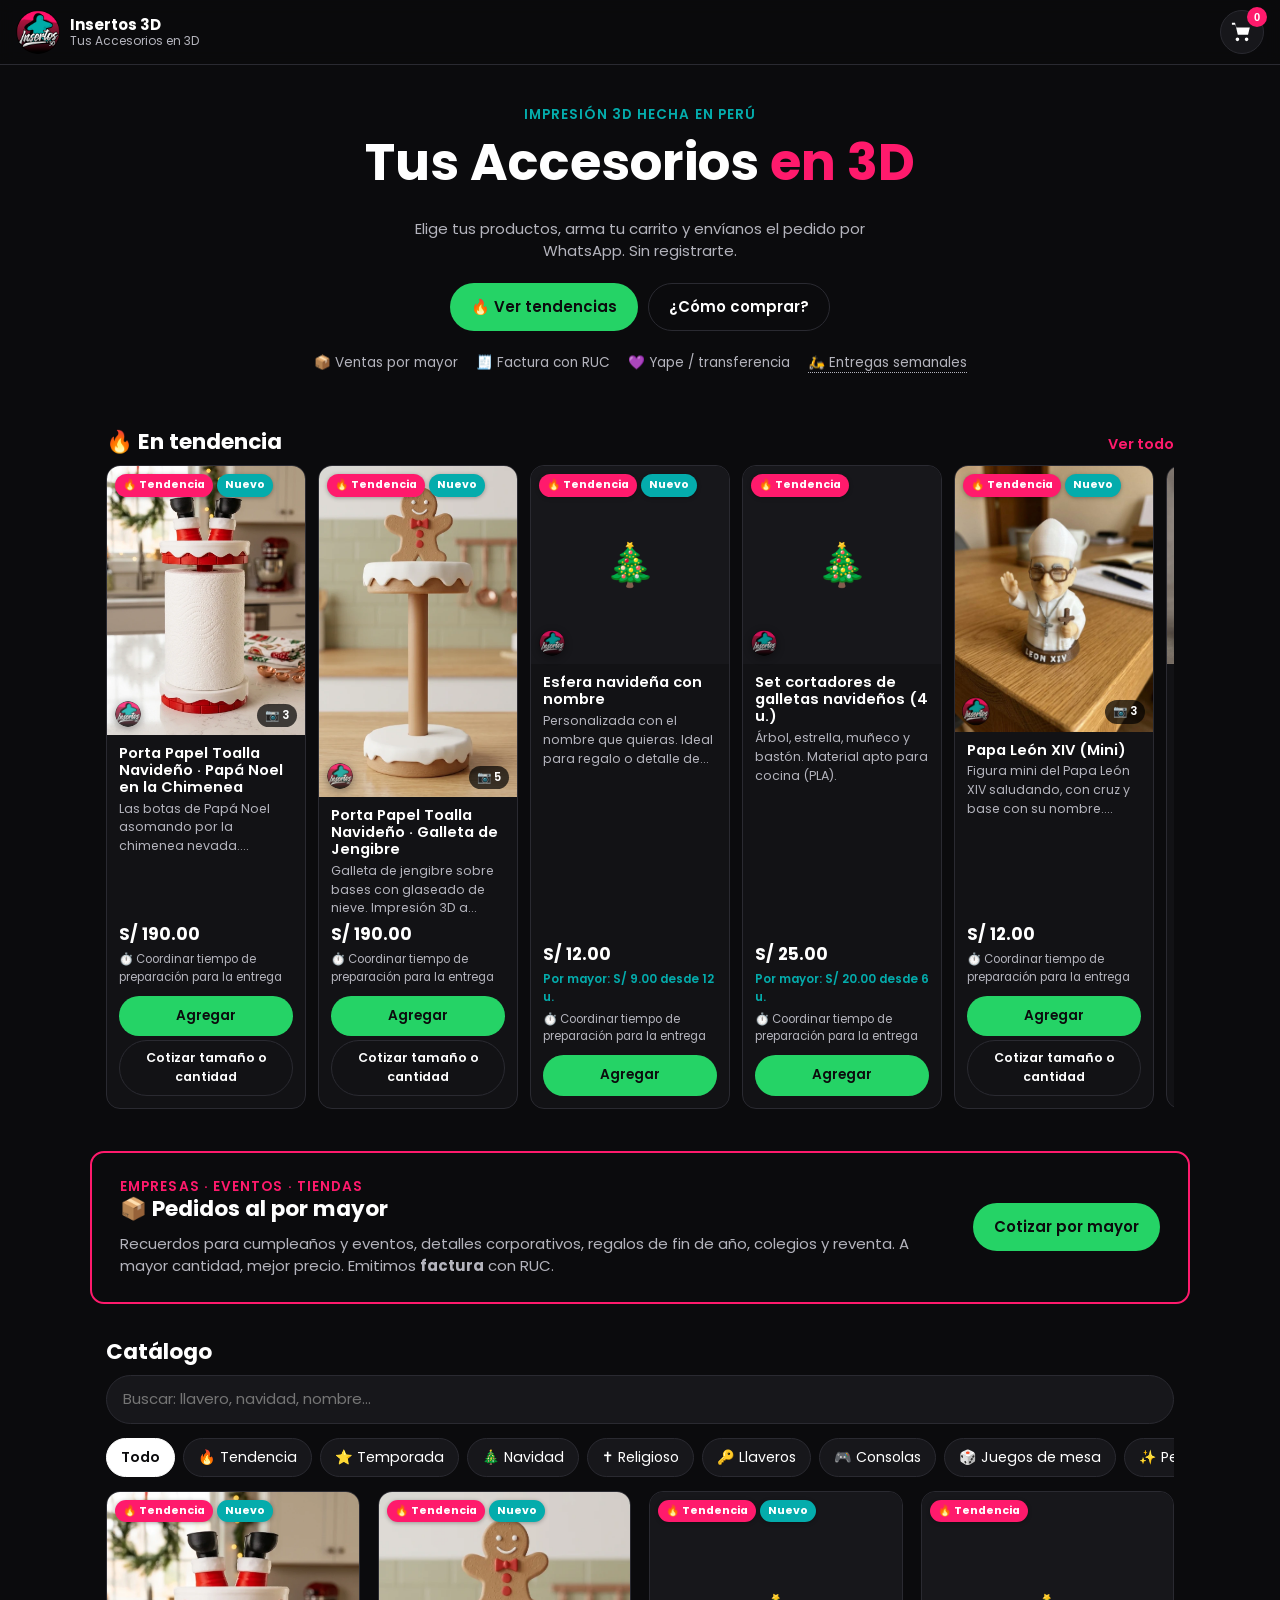
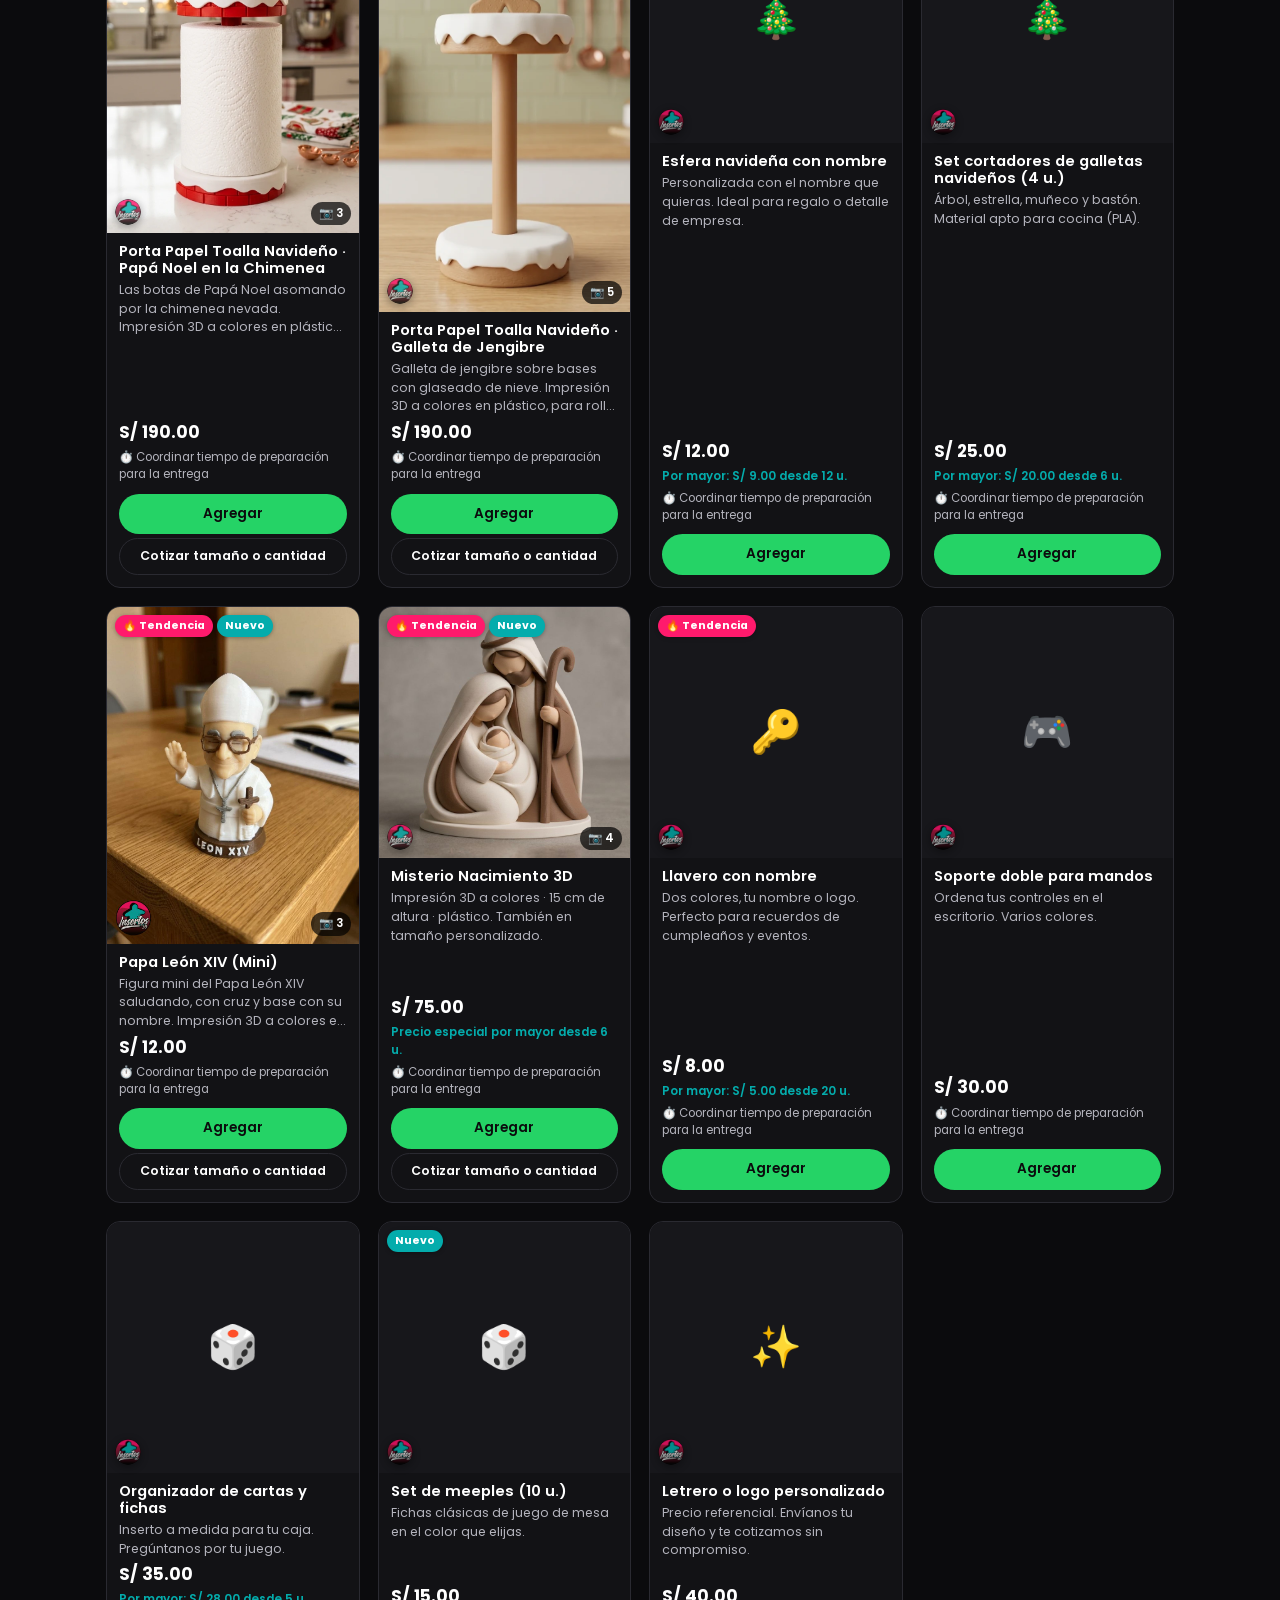
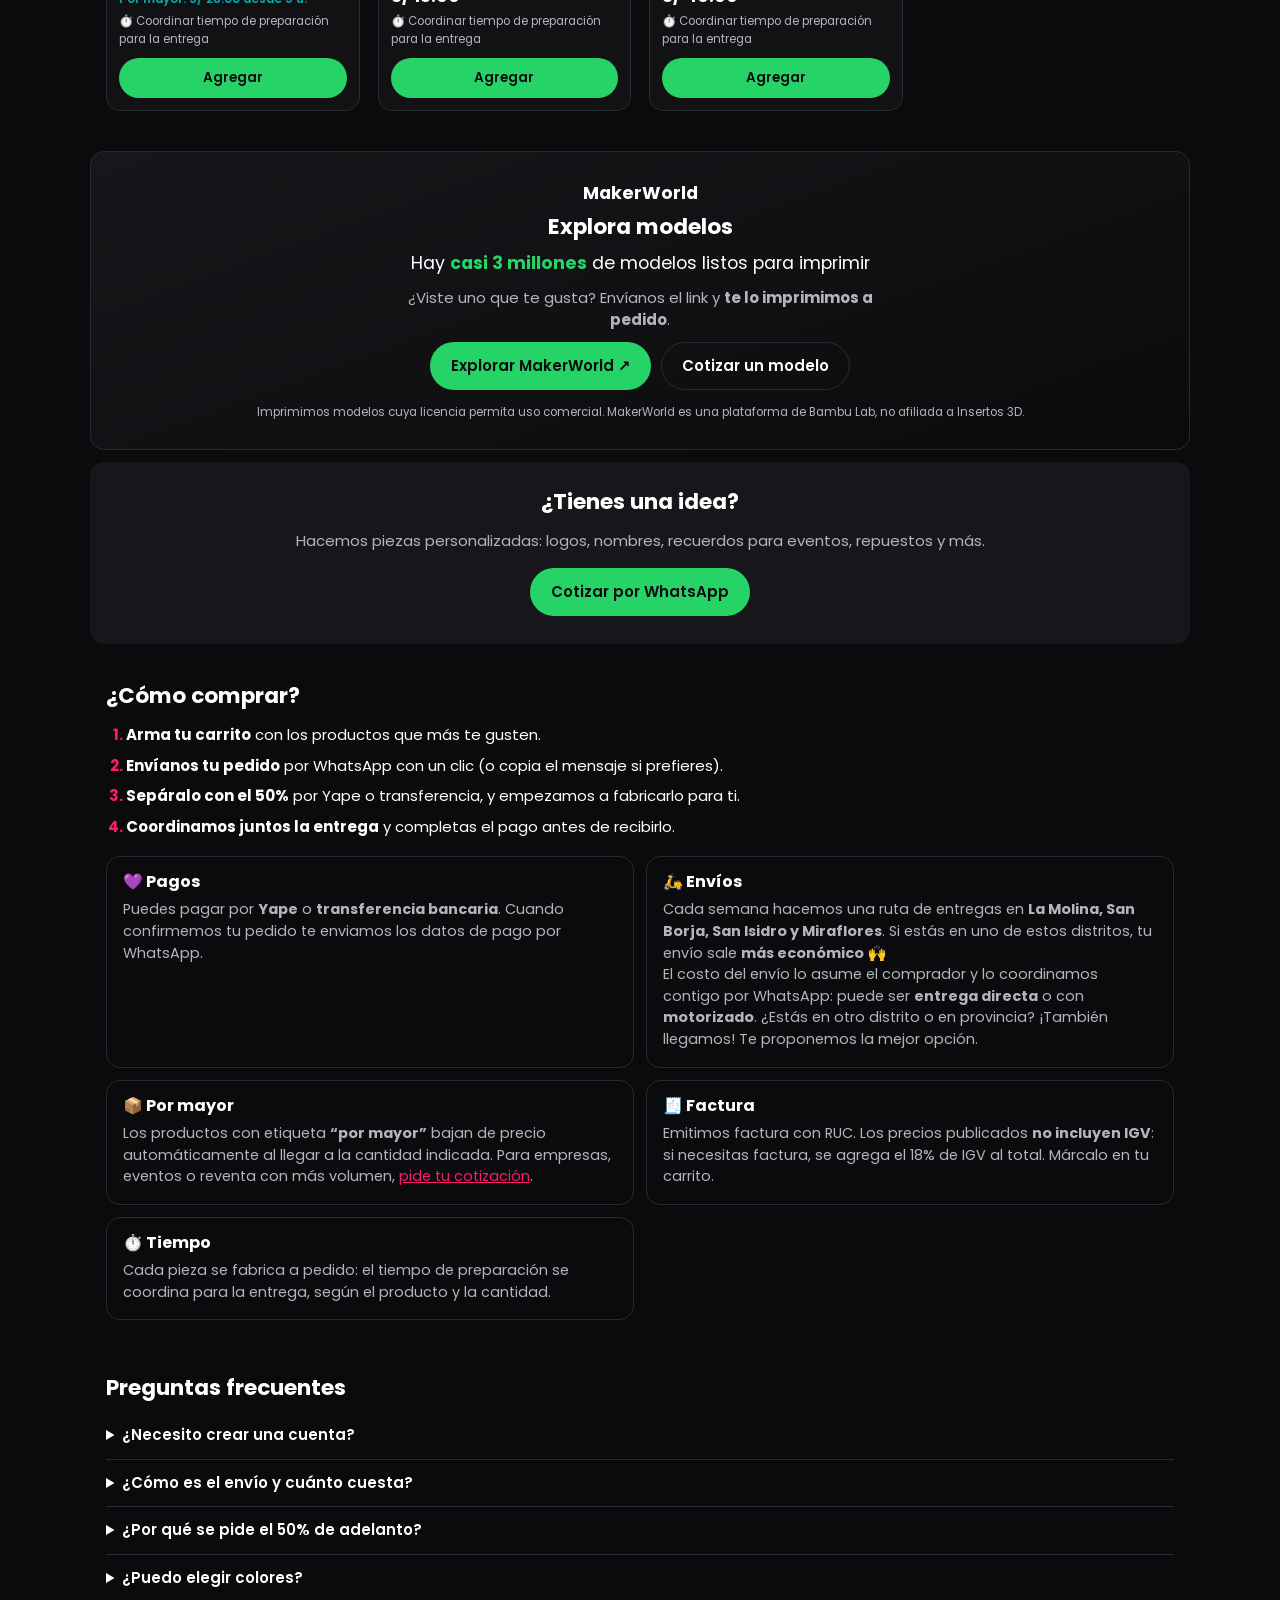
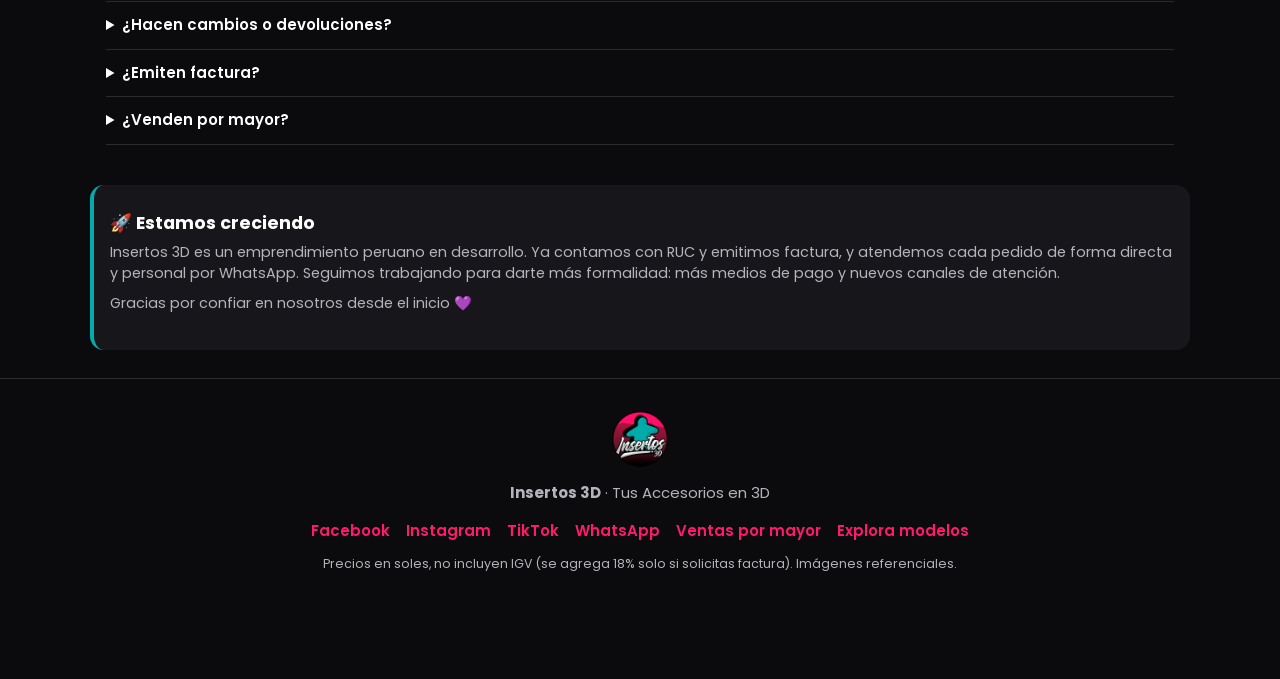
==== commit aa0eede8: "Carrito con datos plegables, envios por ruta semanal, textos amables y logo abajo a la izquierda Co-" ====
--- a/index.html
+++ b/index.html
@@ -58,7 +58,7 @@
       <li>📦 Ventas por mayor</li>
       <li>🧾 Factura con RUC</li>
       <li>💜 Yape / transferencia</li>
-      <li>🛵 Entregas semanales</li>
+      <li><a href="#envios">🛵 Entregas semanales</a></li>
     </ul>
   </section>
 
@@ -113,20 +113,21 @@
   <section id="como-comprar" class="info">
     <h2>¿Cómo comprar?</h2>
     <ol class="pasos">
-      <li><b>Arma tu carrito</b> con los productos que quieras.</li>
-      <li><b>Envíanos el pedido</b> por WhatsApp (o copia el mensaje).</li>
-      <li><b>Separa con el 50%</b> por Yape o transferencia para iniciar la fabricación.</li>
-      <li><b>Recibe tu pedido</b> y paga el saldo al entregar o antes del envío.</li>
+      <li><b>Arma tu carrito</b> con los productos que más te gusten.</li>
+      <li><b>Envíanos tu pedido</b> por WhatsApp con un clic (o copia el mensaje si prefieres).</li>
+      <li><b>Sepáralo con el 50%</b> por Yape o transferencia, y empezamos a fabricarlo para ti.</li>
+      <li><b>Coordinamos juntos la entrega</b> y completas el pago antes de recibirlo.</li>
     </ol>
 
     <div class="tarjetas">
       <article>
         <h3>💜 Pagos</h3>
-        <p>Yape y/o transferencia bancaria, previa coordinación. Los datos se envían por WhatsApp al confirmar.</p>
-      </article>
-      <article>
+        <p>Puedes pagar por <b>Yape</b> o <b>transferencia bancaria</b>. Cuando confirmemos tu pedido te enviamos los datos de pago por WhatsApp.</p>
+      </article>
+      <article id="envios">
         <h3>🛵 Envíos</h3>
-        <p>El envío se coordina y es <b>a cuenta del cliente</b>. Hacemos entregas semanales (<span id="diaEntrega"></span>) en: <span id="distritos"></span>. Coordinamos con motorizado o agencia.</p>
+        <p>Cada semana hacemos una ruta de entregas en <b><span id="distritos">La Molina, San Borja, San Isidro y Miraflores</span></b>. Si estás en uno de estos distritos, tu envío sale <b>más económico</b> 🙌</p>
+        <p>El costo del envío lo asume el comprador y lo coordinamos contigo por WhatsApp: puede ser <b>entrega directa</b> o con <b>motorizado</b>. ¿Estás en otro distrito o en provincia? ¡También llegamos! Te proponemos la mejor opción.</p>
       </article>
       <article>
         <h3>📦 Por mayor</h3>
@@ -145,10 +146,11 @@
 
   <section class="faq">
     <h2>Preguntas frecuentes</h2>
-    <details><summary>¿Necesito crear una cuenta?</summary><p>No. Solo armas tu carrito y nos envías el pedido por WhatsApp.</p></details>
-    <details><summary>¿Por qué se pide el 50% de adelanto?</summary><p>Cada producto se imprime a pedido. El adelanto confirma tu pedido y reserva tu turno de fabricación.</p></details>
-    <details><summary>¿Puedo elegir colores?</summary><p>Sí, indícalo en las notas del pedido. Los colores pueden variar ligeramente según el material disponible.</p></details>
-    <details><summary>¿Hacen cambios o devoluciones?</summary><p>Si el producto llega con fallas de fabricación, lo reponemos. Los productos personalizados no tienen devolución.</p></details>
+    <details><summary>¿Necesito crear una cuenta?</summary><p>¡No! Solo armas tu carrito y nos envías el pedido por WhatsApp. Así de simple.</p></details>
+    <details><summary>¿Cómo es el envío y cuánto cuesta?</summary><p>Cada semana hacemos una ruta de entregas en <span class="distritos-txt">La Molina, San Borja, San Isidro y Miraflores</span>, así el envío te sale más económico. El costo del envío lo asume el comprador y lo coordinamos contigo antes de enviar: entrega directa o con motorizado. Si estás en otro distrito o en provincia, también te lo hacemos llegar; te proponemos la mejor opción.</p></details>
+    <details><summary>¿Por qué se pide el 50% de adelanto?</summary><p>Cada pieza se fabrica especialmente para ti. El adelanto confirma tu pedido y te reserva un turno de impresión.</p></details>
+    <details><summary>¿Puedo elegir colores?</summary><p>¡Claro! Cuéntanos en las notas del pedido qué colores prefieres. Pueden variar ligeramente según el material disponible; si es así, te avisamos antes.</p></details>
+    <details><summary>¿Hacen cambios o devoluciones?</summary><p>Si tu producto llega con alguna falla de fabricación, te lo reponemos sin costo. Los productos personalizados no tienen devolución, porque se hacen especialmente para ti.</p></details>
     <details><summary>¿Emiten factura?</summary><p>Sí, contamos con RUC del rubro. Los precios publicados no incluyen IGV; si necesitas factura se agrega el 18% de IGV. Marca la opción “Necesito factura” en el carrito e indica tu RUC y razón social.</p></details>
     <details><summary>¿Venden por mayor?</summary><p>Sí. Varios productos tienen precio por mayor automático en el carrito, y para pedidos grandes (empresas, eventos, colegios, reventa) hacemos cotizaciones especiales. <a href="#" data-cotizar-mayor>Cotiza aquí</a>.</p></details>
   </section>
@@ -187,28 +189,43 @@
     <h2>Tu pedido</h2>
     <button class="cerrar" id="cerrarCarrito" aria-label="Cerrar">✕</button>
   </div>
-  <div class="carrito-items" id="items"></div>
-  <div class="carrito-form" id="formPedido">
-    <label>Tu nombre <input id="fNombre" autocomplete="name" placeholder="Opcional"></label>
-    <label>Distrito / ciudad
-      <select id="fDistrito"></select>
-    </label>
-    <label>Notas (colores, nombres, fecha) <textarea id="fNotas" rows="2" placeholder="Ej: esferas rojas con los nombres Ana y Luis"></textarea></label>
-    <label class="check"><input type="checkbox" id="fFactura"> Necesito factura (+18% IGV)</label>
-    <div class="factura-campos" id="facturaCampos" hidden>
-      <label>RUC <input id="fRuc" inputmode="numeric" maxlength="11" placeholder="11 dígitos"></label>
-      <label>Razón social <input id="fRazon" placeholder="Nombre de la empresa"></label>
-    </div>
-  </div>
+  <!-- Zona con scroll: productos siempre visibles + datos plegables -->
+  <div class="carrito-cuerpo">
+    <div class="carrito-items" id="items"></div>
+    <div class="carrito-extra" id="formPedido">
+      <details class="plegable" id="datosPedido">
+        <summary>📝 Tus datos para el pedido <span class="nota" id="datosResumen">(opcional · toca para abrir)</span></summary>
+        <div class="carrito-form">
+          <label>Tu nombre <input id="fNombre" autocomplete="name" placeholder="¿Cómo te llamas?"></label>
+          <label>Distrito de entrega
+            <select id="fDistrito"></select>
+          </label>
+          <label>Notas (colores, nombres, fecha) <textarea id="fNotas" rows="2" placeholder="Ej: esferas rojas con los nombres Ana y Luis"></textarea></label>
+          <label class="check"><input type="checkbox" id="fFactura"> Necesito factura (+18% IGV)</label>
+          <div class="factura-campos" id="facturaCampos" hidden>
+            <label>RUC <input id="fRuc" inputmode="numeric" maxlength="11" placeholder="11 dígitos"></label>
+            <label>Razón social <input id="fRazon" placeholder="Nombre de la empresa"></label>
+          </div>
+        </div>
+      </details>
+      <p class="nota envio-nota">🛵 <b>Entregas semanales</b> en <span class="distritos-txt">La Molina, San Borja, San Isidro y Miraflores</span>: envío más económico. El costo del envío lo asume el comprador y lo coordinamos contigo (entrega directa o motorizado).</p>
+      <p class="nota mayor-nota">📦 ¿Compras en cantidad? <a href="#" data-cotizar-mayor>Pide precio por mayor</a></p>
+      <details class="plegable">
+        <summary>👁 Ver el mensaje que nos llegará</summary>
+        <pre class="preview" id="previewMsg"></pre>
+      </details>
+    </div>
+  </div>
+  <!-- Pie fijo: total y botones siempre visibles -->
   <div class="carrito-foot" id="pie">
     <div class="fila"><span>Subtotal productos</span><b id="total">S/ 0.00</b></div>
     <div class="fila igv" id="filaIgv" hidden><span>IGV 18%</span><b id="igv">S/ 0.00</b></div>
     <div class="fila" id="filaTotalFact" hidden><span>Total con IGV</span><b id="totalFact">S/ 0.00</b></div>
-    <div class="fila adelanto"><span>Adelanto 50% para separar</span><b id="adelanto">S/ 0.00</b></div>
-    <p class="nota mayor-nota">📦 ¿Compras en cantidad? <a href="#" data-cotizar-mayor>Pide precio por mayor</a></p>
-    <p class="nota">Envío a coordinar, a cuenta del cliente.</p>
-    <button class="btn btn-wsp" id="enviarWsp">Enviar pedido por WhatsApp</button>
-    <button class="btn btn-ghost" id="copiar">Copiar mensaje del pedido</button>
+    <div class="fila adelanto"><span>Adelanto para separar (50%)</span><b id="adelanto">S/ 0.00</b></div>
+    <div class="botones-pie">
+      <button class="btn btn-wsp" id="enviarWsp">Enviar pedido por WhatsApp</button>
+      <button class="btn btn-ghost" id="copiar" title="Copiar mensaje del pedido">📋 Copiar</button>
+    </div>
   </div>
 </aside>
 
--- a/css/estilos.css
+++ b/css/estilos.css
@@ -58,6 +58,8 @@
 .hero-actions { display: flex; gap: 10px; justify-content: center; flex-wrap: wrap; }
 .trust { list-style: none; padding: 0; margin: 22px 0 0; display: flex; gap: 8px 18px; justify-content: center; flex-wrap: wrap; color: var(--texto-2); font-size: .85rem; }
 
+.trust a { color: inherit; text-decoration: none; border-bottom: 1px dotted var(--texto-2); }
+
 /* Botones */
 .btn {
   display: inline-flex; align-items: center; justify-content: center; gap: 6px;
@@ -128,18 +130,18 @@
 
 /* Marca de agua (logo flotante sobre las fotos) */
 .marca-agua {
-  position: absolute; top: 8px; right: 8px; width: 40px; height: 40px; border-radius: 50%;
+  position: absolute; bottom: 8px; left: 8px; width: 40px; height: 40px; border-radius: 50%;
   opacity: .85; pointer-events: none; user-select: none; z-index: 1;
   box-shadow: 0 2px 8px rgba(0,0,0,.45);
 }
 /* Miniatura en tarjetas: más específica que ".card .foto img" para que no se estire */
-.card .foto img.marca-card { width: 26px; height: 26px; top: 8px; right: 8px; object-fit: cover; opacity: .8; }
-/* Galería: JS la coloca en la esquina superior derecha de la foto visible */
-.galeria-wrap .marca-agua { transition: top .15s, right .15s; }
+.card .foto img.marca-card { width: 26px; height: 26px; bottom: 8px; left: 8px; object-fit: cover; opacity: .8; }
+/* Galería: JS la coloca en la esquina inferior izquierda de la foto visible */
+.galeria-wrap .marca-agua { transition: left .15s, bottom .15s; }
 /* Foto ampliada: el marco tiene el tamaño exacto de la foto */
 .zoom-marco { position: relative; display: inline-block; line-height: 0; }
 .zoom-marco #zoomImg { display: block; max-width: calc(100vw - 24px); max-height: calc(100vh - 140px); object-fit: contain; }
-.marca-zoom { top: 12px; right: 12px; width: clamp(40px, 7vmin, 64px); height: clamp(40px, 7vmin, 64px); }
+.marca-zoom { bottom: 12px; left: 12px; width: clamp(40px, 7vmin, 64px); height: clamp(40px, 7vmin, 64px); }
 
 /* Explora modelos (MakerWorld) */
 .explora {
@@ -223,7 +225,21 @@
 .carrito-head { display: flex; justify-content: space-between; align-items: center; padding: 16px; border-bottom: 1px solid var(--borde); }
 .carrito-head h2 { margin: 0; }
 .cerrar { border: 0; background: var(--bg-suave); color: var(--texto); width: 36px; height: 36px; border-radius: 50%; cursor: pointer; font-size: 1rem; }
-.carrito-items { overflow-y: auto; padding: 8px 16px; flex: 1; }
+/* Cuerpo con scroll: productos arriba, datos plegables debajo; el pie queda fijo */
+.carrito-cuerpo { flex: 1; min-height: 0; overflow-y: auto; overscroll-behavior: contain; }
+.carrito-items { padding: 8px 16px; }
+.carrito-extra { padding: 4px 16px 14px; display: grid; gap: 10px; }
+.plegable { border: 1px solid var(--borde); border-radius: 12px; padding: 10px 12px; background: var(--bg-suave); }
+.plegable summary { cursor: pointer; font-weight: 600; font-size: .88rem; list-style-position: inside; }
+.plegable summary .nota { font-weight: 400; display: inline; }
+.plegable[open] summary { margin-bottom: 10px; }
+.plegable .carrito-form { padding: 0; border: 0; }
+.plegable .carrito-form input, .plegable .carrito-form select, .plegable .carrito-form textarea { background: var(--bg); }
+.preview { white-space: pre-wrap; font-family: inherit; font-size: .78rem; line-height: 1.45; color: var(--texto-2); margin: 0; max-height: 260px; overflow: auto; }
+.envio-nota b { color: var(--texto); }
+.botones-pie { display: flex; gap: 8px; }
+.botones-pie .btn-wsp { flex: 1; }
+.botones-pie #copiar { flex: none; padding: 12px 14px; }
 .item { display: grid; grid-template-columns: 56px 1fr auto; gap: 10px; align-items: center; padding: 10px 0; border-bottom: 1px solid var(--borde); }
 .item .mini { width: 56px; height: 56px; border-radius: 10px; background: var(--bg-suave); overflow: hidden; display: grid; place-items: center; font-size: 1.5rem; }
 .item .mini { position: relative; }
@@ -241,7 +257,7 @@
 .carrito-form input, .carrito-form select, .carrito-form textarea {
   font: inherit; font-size: .9rem; padding: 8px 10px; border: 1px solid var(--borde); border-radius: 10px; color: var(--texto); background: var(--bg-suave);
 }
-.carrito-foot { padding: 12px 16px 16px; border-top: 1px solid var(--borde); display: grid; gap: 8px; }
+.carrito-foot { padding: 12px 16px 16px; border-top: 1px solid var(--borde); display: grid; gap: 6px; background: var(--bg); box-shadow: 0 -8px 20px rgba(0,0,0,.35); }
 .fila { display: flex; justify-content: space-between; }
 .adelanto { color: var(--marca); }
 .nota { margin: 0; font-size: .78rem; color: var(--texto-2); }
@@ -272,7 +288,7 @@
 .flecha.prev { left: 10px; }
 .flecha.next { right: 10px; }
 .lupa {
-  position: absolute; left: 10px; bottom: 10px; font-size: .7rem; background: rgba(0,0,0,.6);
+  position: absolute; left: 10px; top: 10px; font-size: .7rem; background: rgba(0,0,0,.6);
   color: #fff; padding: 3px 8px; border-radius: 999px; pointer-events: none;
 }
 .zoom { position: fixed; inset: 0; z-index: 58; background: rgba(0,0,0,.95); display: grid; place-items: center; }
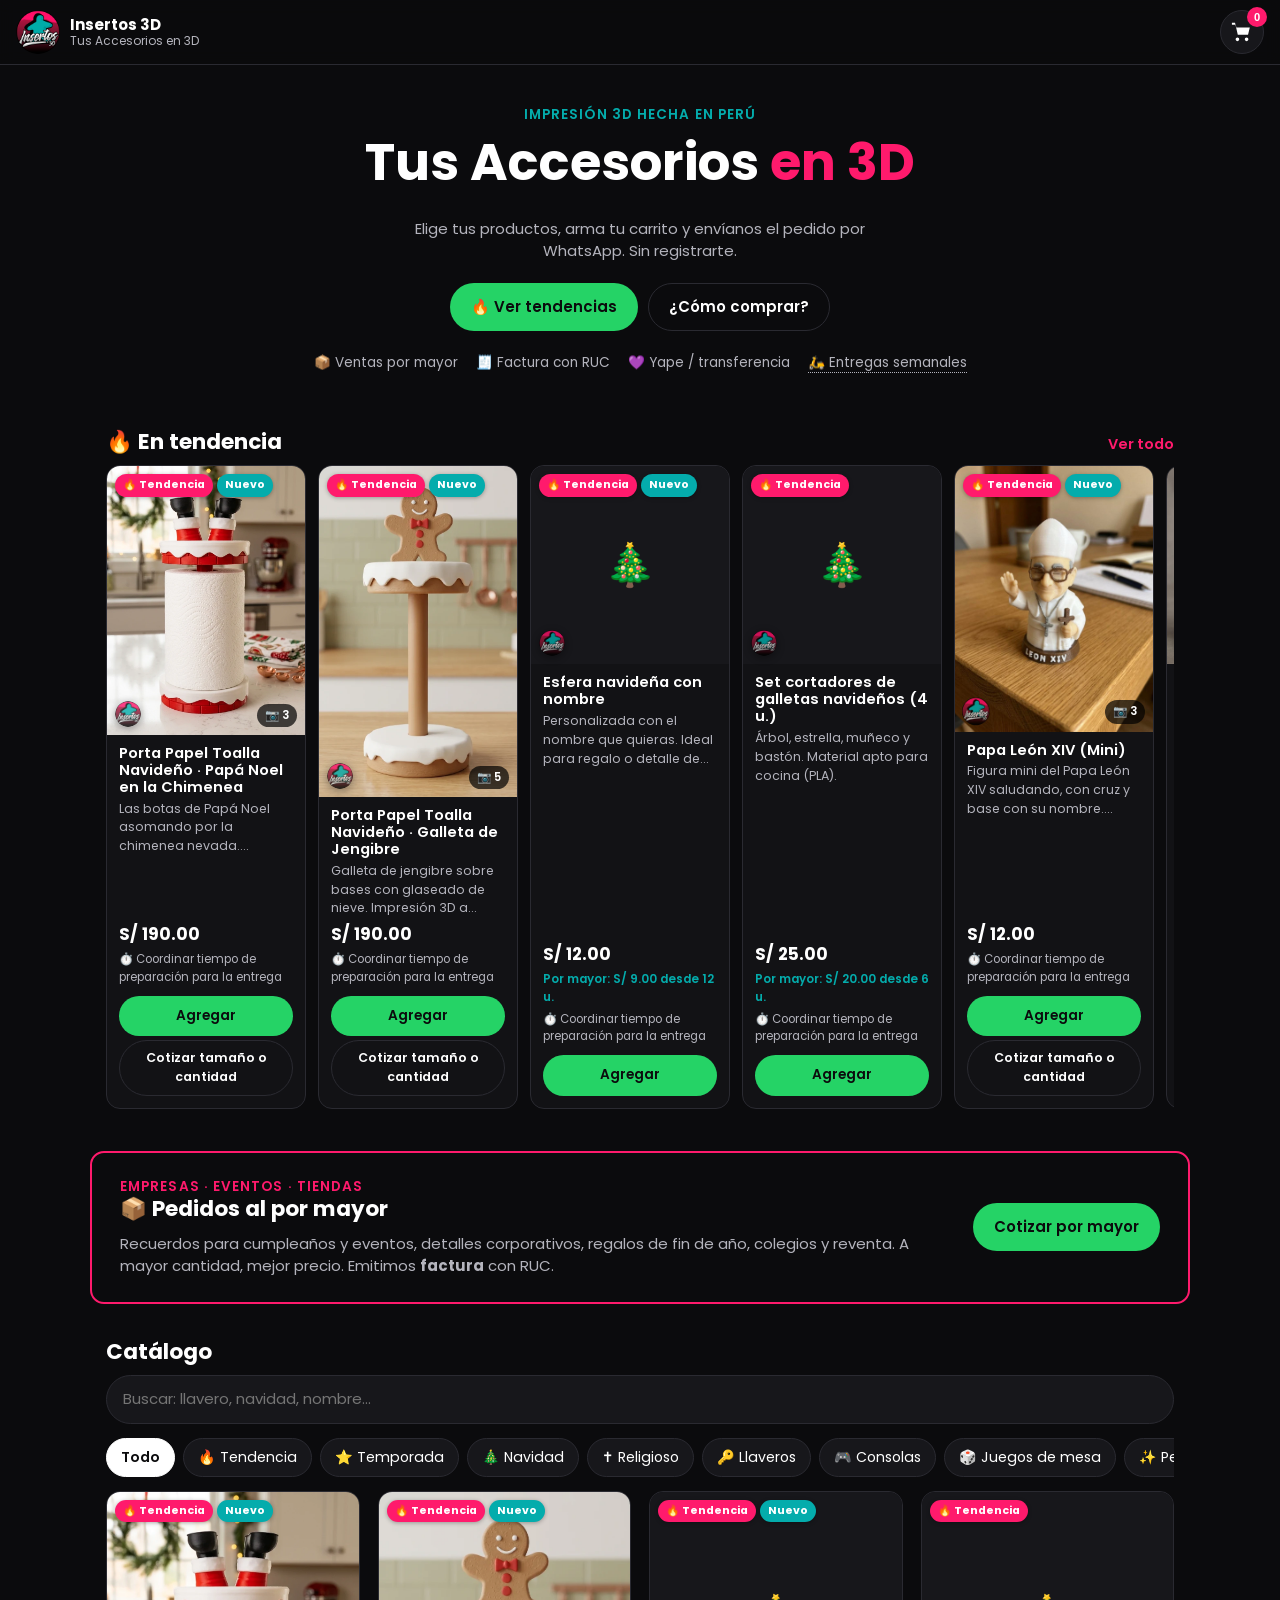
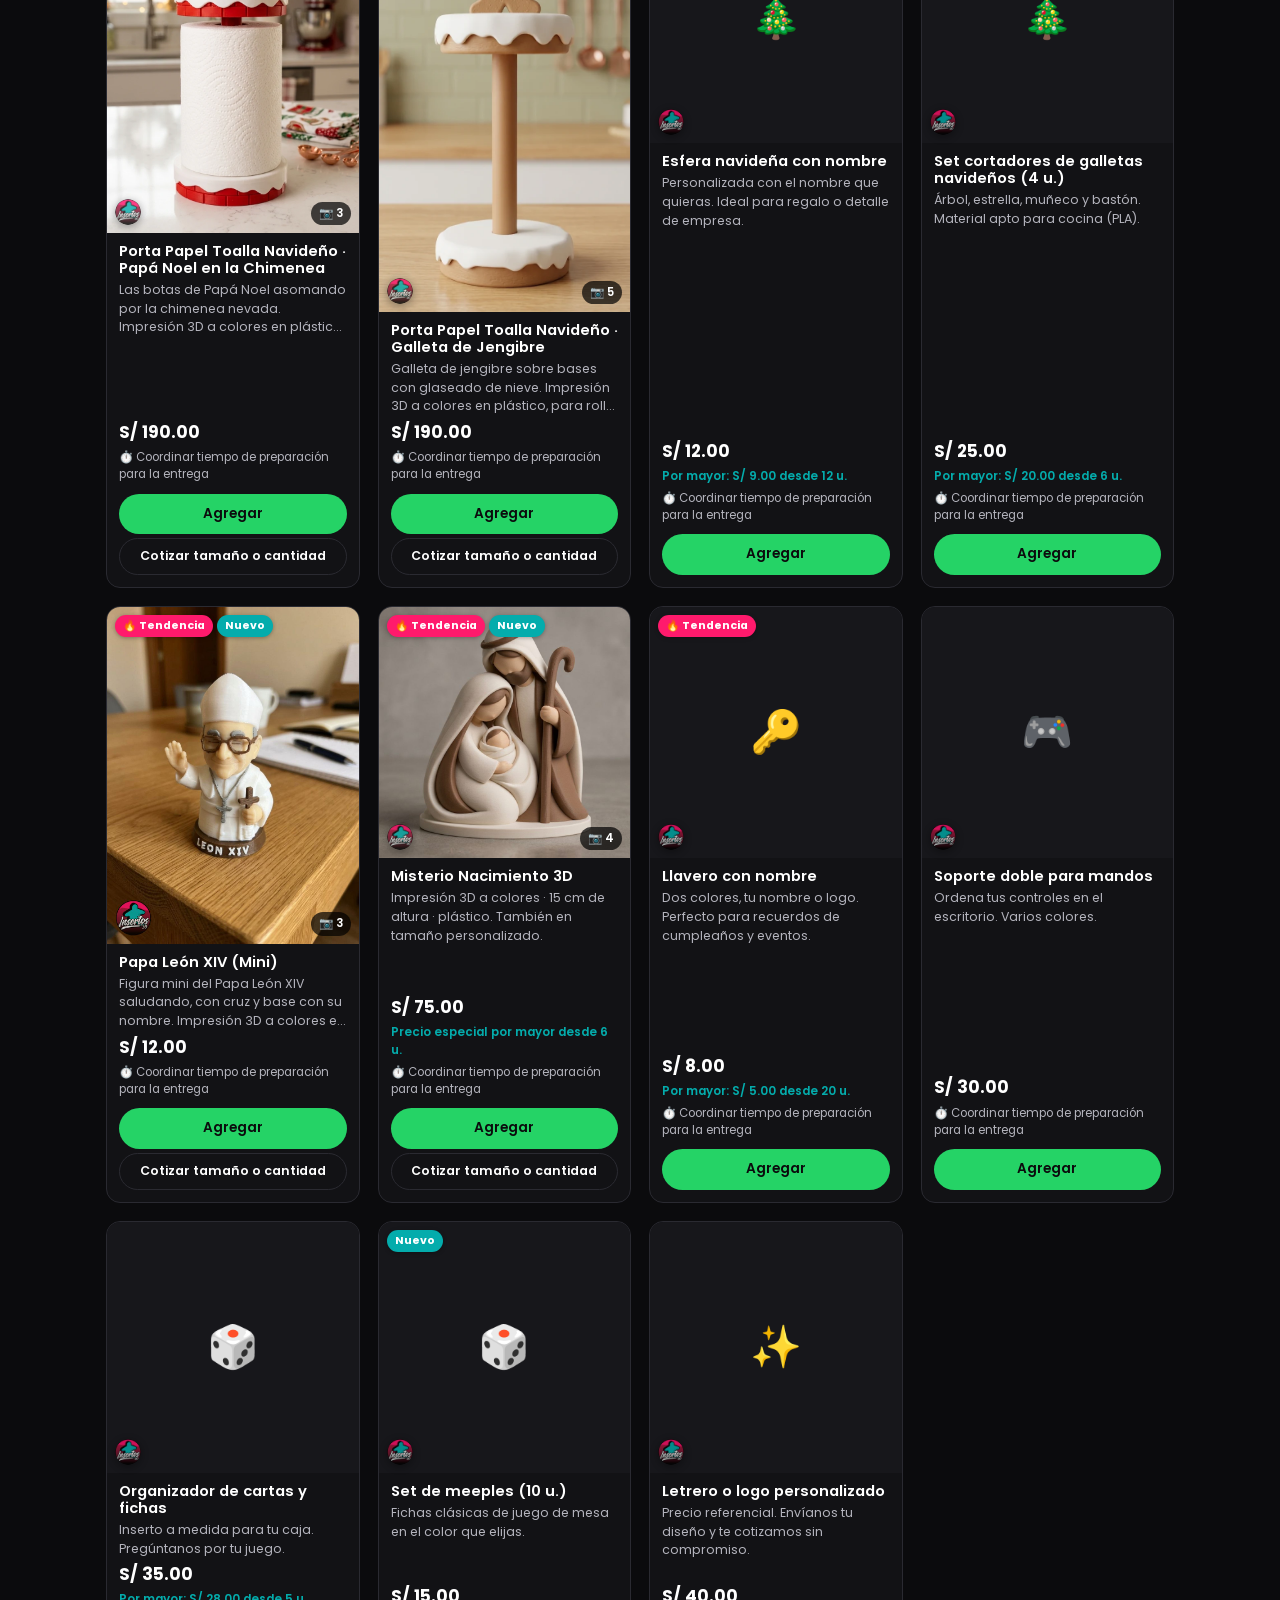
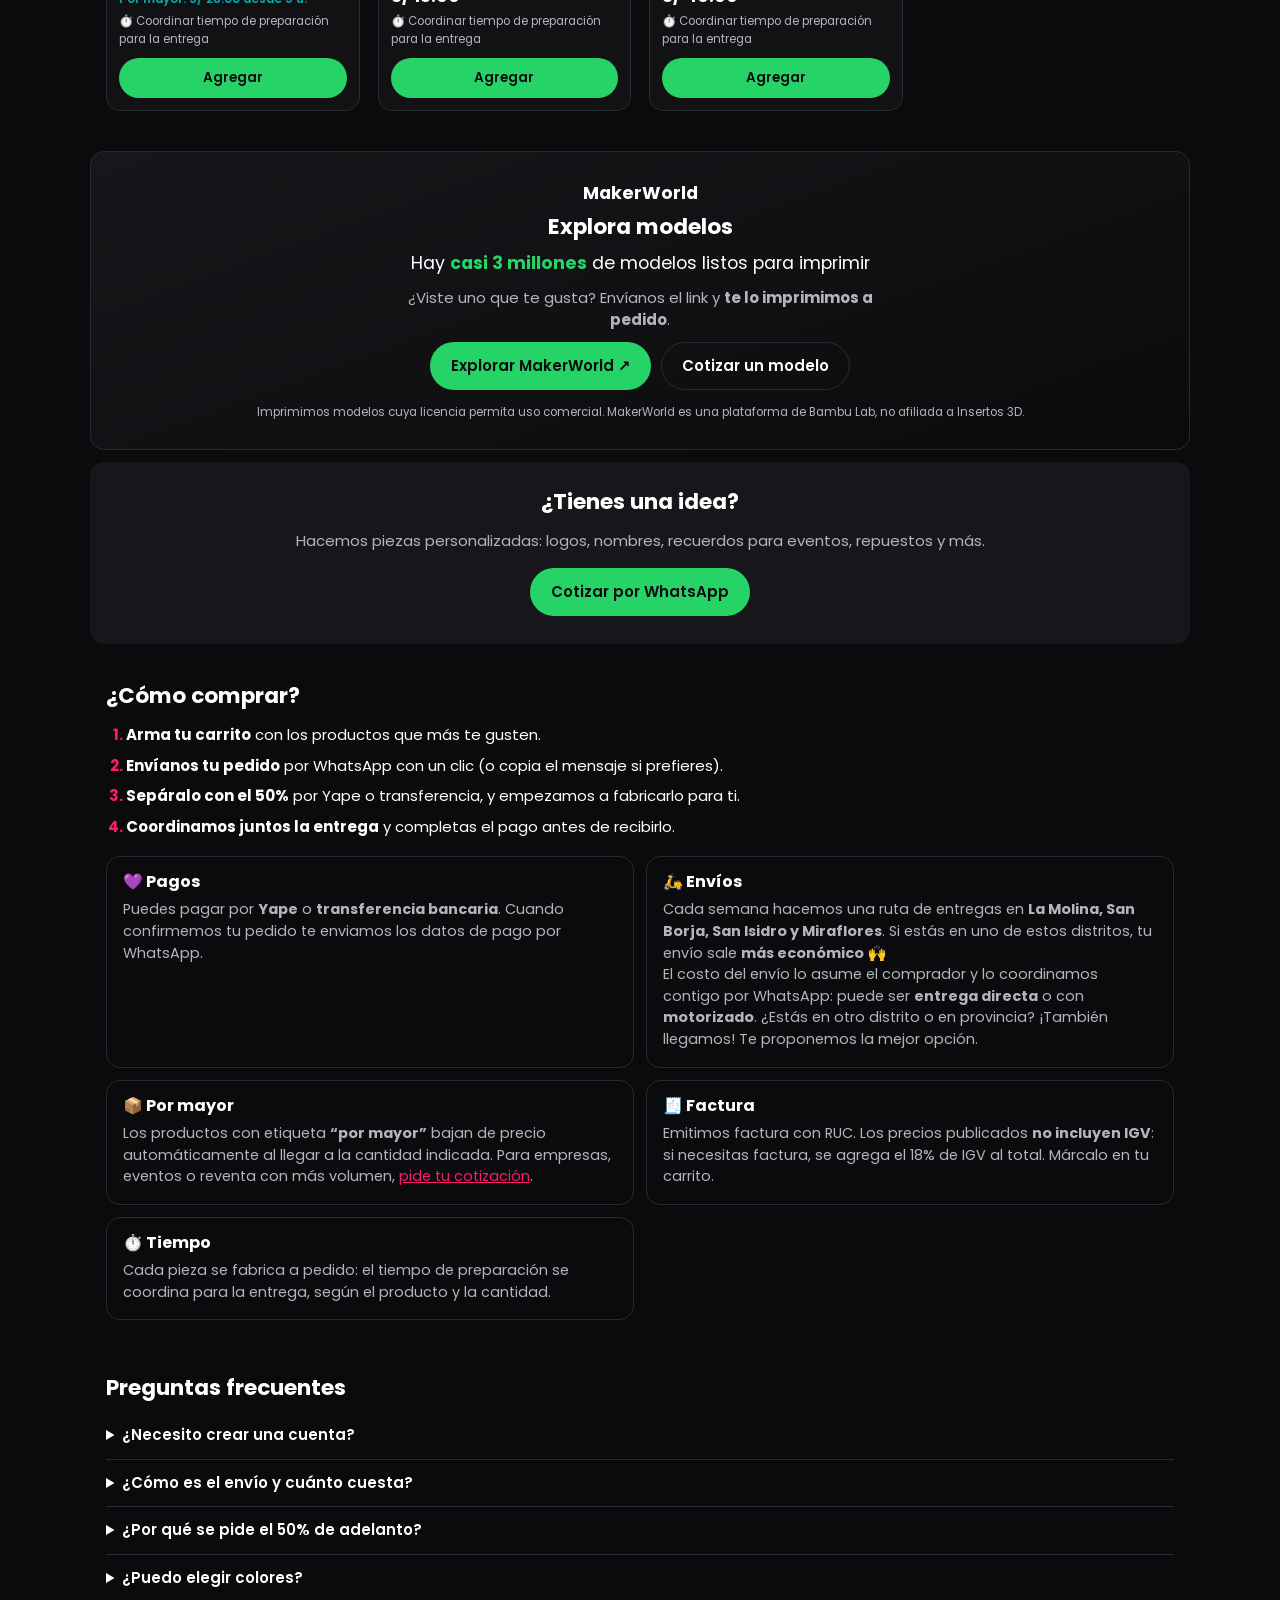
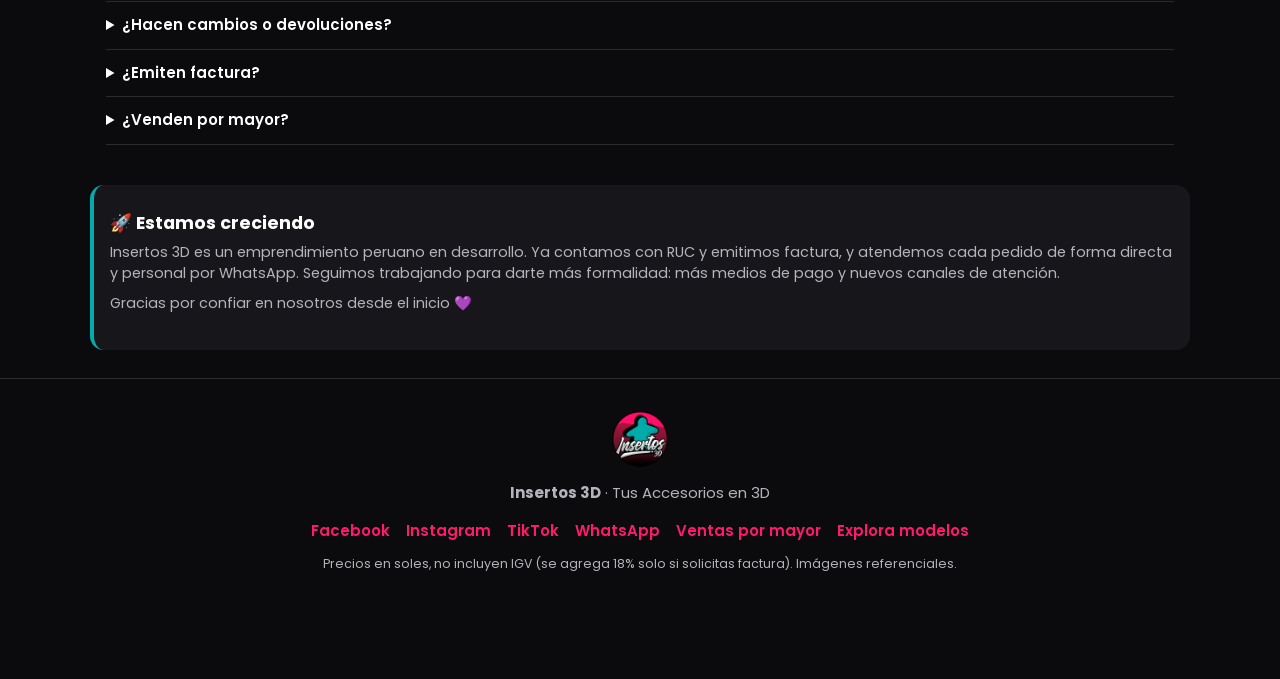
==== commit ae0528a4: "Migra a dominio propio insertos3d.com Co-Authored-By: Claude Opus 5.5 <noreply@anthropic.com>" ====
--- a/index.html
+++ b/index.html
@@ -5,17 +5,17 @@
   <meta name="viewport" content="width=device-width, initial-scale=1">
   <title>Insertos 3D · Tus Accesorios en 3D</title>
   <meta name="description" content="Accesorios impresos en 3D: Navidad, llaveros, juegos de mesa, consolas y personalizados. Pedidos por WhatsApp. Precios por mayor.">
-  <link rel="canonical" href="https://insertos3d.github.io/">
+  <link rel="canonical" href="https://insertos3d.com/">
   <!-- Vista previa al compartir el link (WhatsApp, Facebook, Instagram, TikTok, X).
        Las URLs DEBEN ser absolutas. Imagen recomendada: 1200×630, JPG < 300 KB. -->
   <meta property="og:type" content="website">
   <meta property="og:site_name" content="Insertos 3D">
   <meta property="og:locale" content="es_PE">
-  <meta property="og:url" content="https://insertos3d.github.io/">
+  <meta property="og:url" content="https://insertos3d.com/">
   <meta property="og:title" content="Insertos 3D · Tus Accesorios en 3D">
   <meta property="og:description" content="Navidad, religiosos, personalizados y más, impresos en 3D. Arma tu pedido y envíalo por WhatsApp. Precios por mayor.">
-  <meta property="og:image" content="https://insertos3d.github.io/img/marca/compartir-1200x630.jpg">
-  <meta property="og:image:secure_url" content="https://insertos3d.github.io/img/marca/compartir-1200x630.jpg">
+  <meta property="og:image" content="https://insertos3d.com/img/marca/compartir-1200x630.jpg">
+  <meta property="og:image:secure_url" content="https://insertos3d.com/img/marca/compartir-1200x630.jpg">
   <meta property="og:image:type" content="image/jpeg">
   <meta property="og:image:width" content="1200">
   <meta property="og:image:height" content="630">
@@ -23,7 +23,7 @@
   <meta name="twitter:card" content="summary_large_image">
   <meta name="twitter:title" content="Insertos 3D · Tus Accesorios en 3D">
   <meta name="twitter:description" content="Arma tu pedido y envíalo por WhatsApp. Precios por mayor.">
-  <meta name="twitter:image" content="https://insertos3d.github.io/img/marca/compartir-1200x630.jpg">
+  <meta name="twitter:image" content="https://insertos3d.com/img/marca/compartir-1200x630.jpg">
   <meta name="theme-color" content="#0b0b0d">
   <link rel="apple-touch-icon" href="img/marca/logo.png">
   <link rel="icon" href="img/marca/favicon.png">
